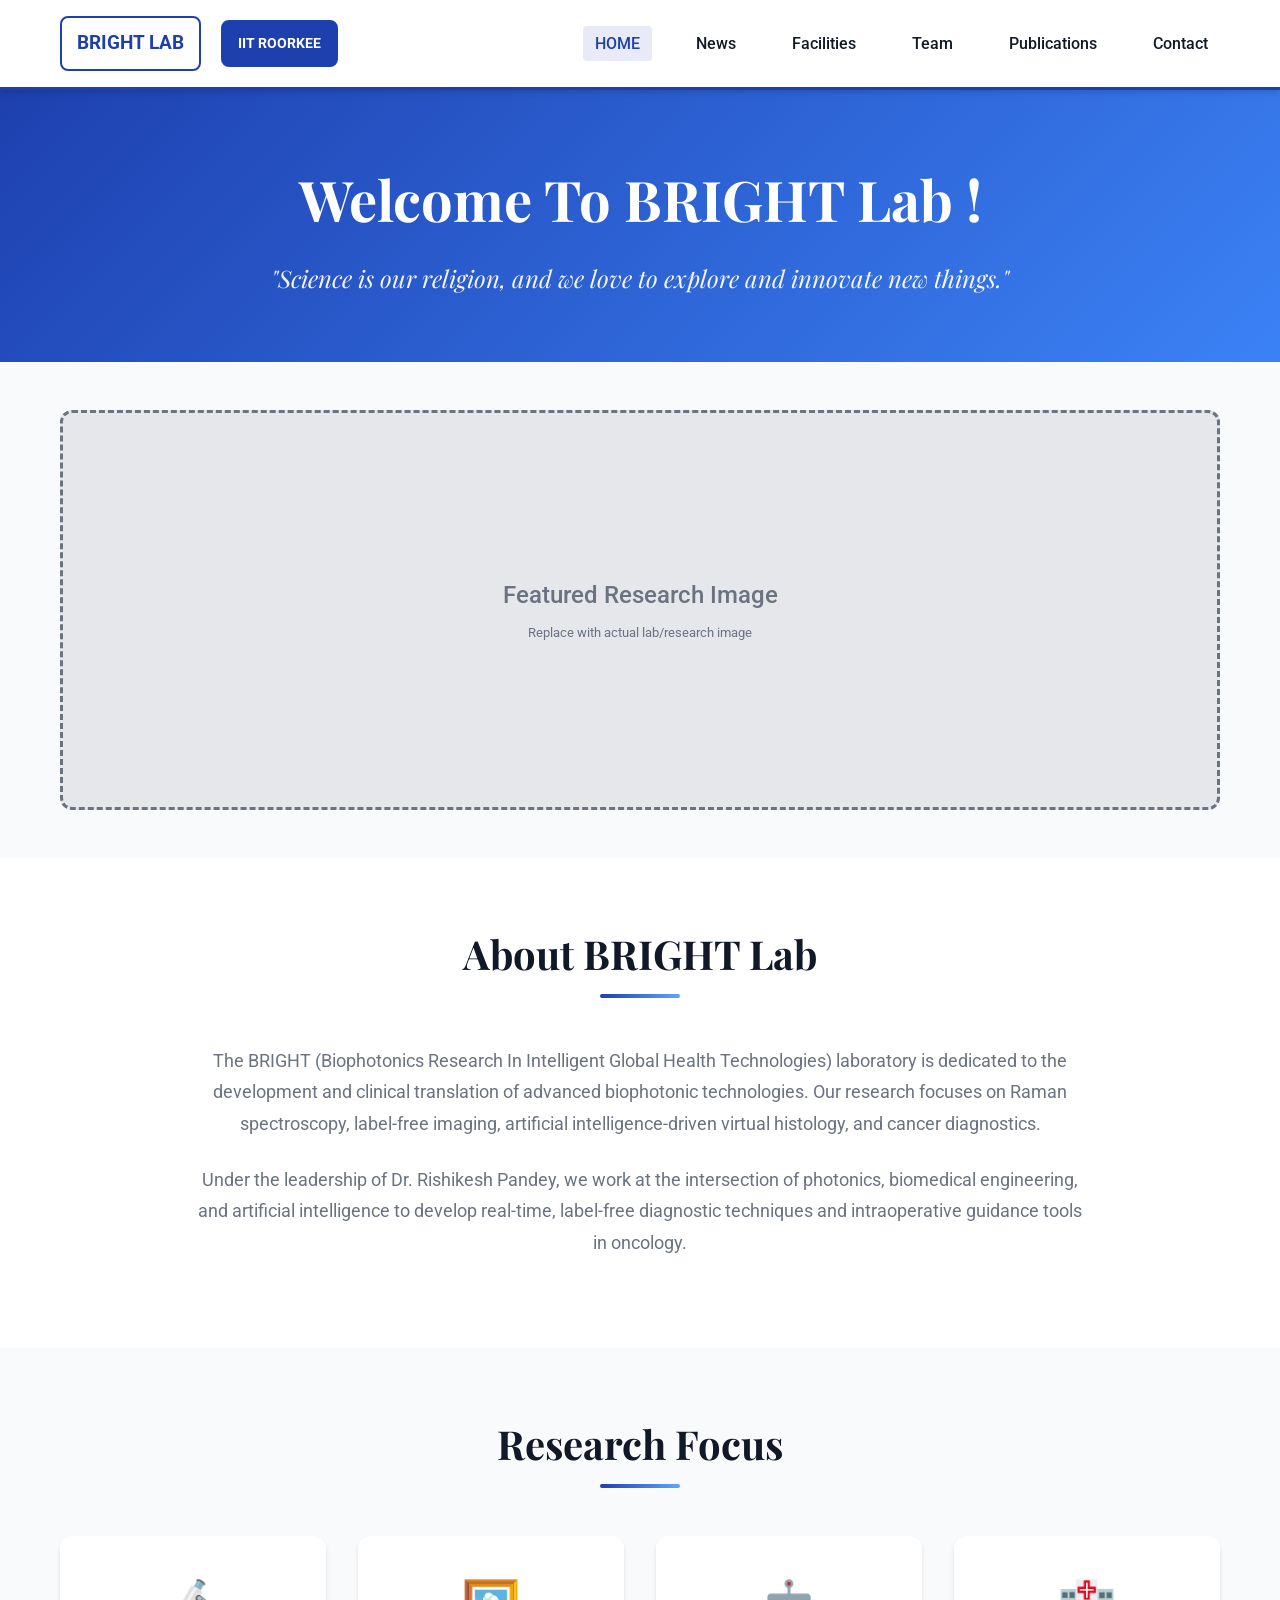
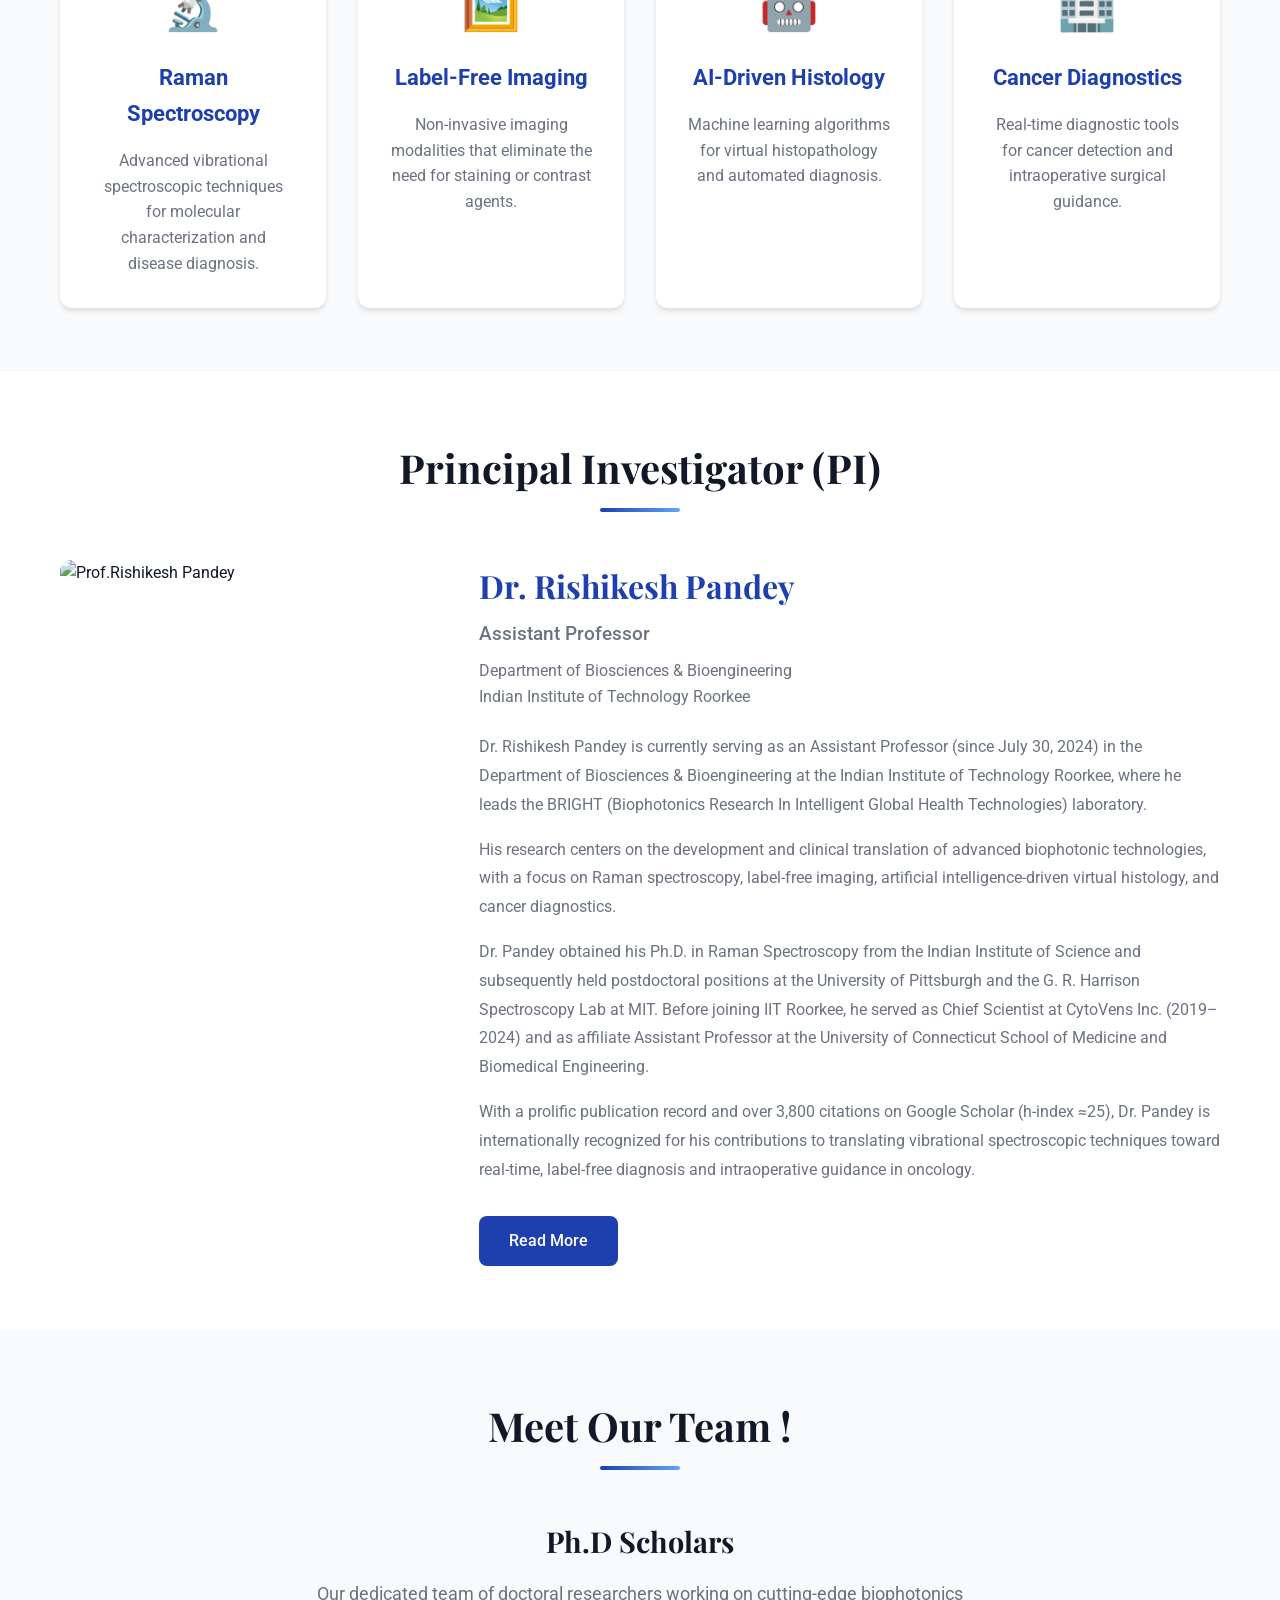
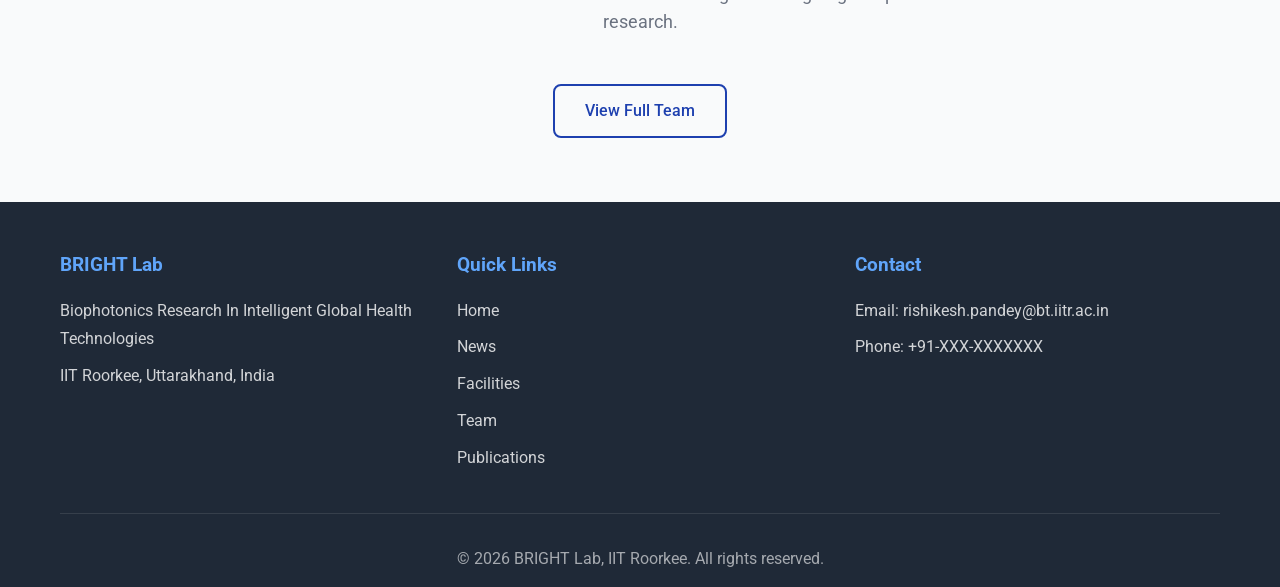
==== index.html @ 6d85d4f0 "Add files via upload" ====
<!DOCTYPE html>
<html lang="en">
<head>
    <meta charset="UTF-8">
    <meta name="viewport" content="width=device-width, initial-scale=1.0">
    <title>BRIGHT Lab - IIT Roorkee</title>
    <link rel="stylesheet" href="styles.css">
    <link href="https://fonts.googleapis.com/css2?family=Playfair+Display:ital,wght@0,400;0,700;1,400&family=Roboto:wght@300;400;500;700&display=swap" rel="stylesheet">
</head>
<body>
    <!-- Navigation -->
    <nav class="navbar">
        <div class="container">
            <div class="nav-wrapper">
                <div class="logo-section">
                    <div class="logo-placeholder">BRIGHT LAB</div>
                    <div class="iit-logo-placeholder">IIT ROORKEE</div>
                </div>
                <ul class="nav-menu" id="navMenu">
                    <li><a href="index.html" class="active">HOME</a></li>
                    <li><a href="news.html">News</a></li>
                    <li><a href="facilities.html">Facilities</a></li>
                    <li><a href="team.html">Team</a></li>
                    <li><a href="publications.html">Publications</a></li>
                    <li><a href="contact.html">Contact</a></li>
                </ul>
                <div class="hamburger" id="hamburger">
                    <span></span>
                    <span></span>
                    <span></span>
                </div>
            </div>
        </div>
    </nav>

    <!-- Hero Section -->
    <section class="hero">
        <div class="container">
            <h1 class="hero-title">Welcome To BRIGHT Lab !</h1>
            <p class="hero-subtitle">"Science is our religion, and we love to explore and innovate new things."</p>
        </div>
    </section>

    <!-- Featured Research Image -->
    <section class="featured-section">
        <div class="container">
            <div class="featured-image-placeholder">
                <p>Featured Research Image</p>
                <small>Replace with actual lab/research image</small>
            </div>
        </div>
    </section>

    <!-- About Section -->
    <section class="about-section">
        <div class="container">
            <div class="section-header">
                <h2>About BRIGHT Lab</h2>
                <div class="underline"></div>
            </div>
            <div class="about-content">
                <p>The BRIGHT (Biophotonics Research In Intelligent Global Health Technologies) laboratory is dedicated to the development and clinical translation of advanced biophotonic technologies. Our research focuses on Raman spectroscopy, label-free imaging, artificial intelligence-driven virtual histology, and cancer diagnostics.</p>
                <p>Under the leadership of Dr. Rishikesh Pandey, we work at the intersection of photonics, biomedical engineering, and artificial intelligence to develop real-time, label-free diagnostic techniques and intraoperative guidance tools in oncology.</p>
            </div>
        </div>
    </section>

    <!-- Research Areas -->
    <section class="research-areas">
        <div class="container">
            <div class="section-header">
                <h2>Research Focus</h2>
                <div class="underline"></div>
            </div>
            <div class="research-grid">
                <div class="research-card">
                    <div class="card-icon">🔬</div>
                    <h3>Raman Spectroscopy</h3>
                    <p>Advanced vibrational spectroscopic techniques for molecular characterization and disease diagnosis.</p>
                </div>
                <div class="research-card">
                    <div class="card-icon">🖼️</div>
                    <h3>Label-Free Imaging</h3>
                    <p>Non-invasive imaging modalities that eliminate the need for staining or contrast agents.</p>
                </div>
                <div class="research-card">
                    <div class="card-icon">🤖</div>
                    <h3>AI-Driven Histology</h3>
                    <p>Machine learning algorithms for virtual histopathology and automated diagnosis.</p>
                </div>
                <div class="research-card">
                    <div class="card-icon">🏥</div>
                    <h3>Cancer Diagnostics</h3>
                    <p>Real-time diagnostic tools for cancer detection and intraoperative surgical guidance.</p>
                </div>
            </div>
        </div>
    </section>

    <!-- Principal Investigator Section -->
    <section class="pi-section">
        <div class="container">
            <div class="section-header">
                <h2>Principal Investigator (PI)</h2>
                <div class="underline"></div>
            </div>
            <div class="pi-content">
                <img src="images/rishikesh2.jpeg" alt="Prof.Rishikesh Pandey" style="width: 100%; height: 400px; object-fit: cover; border-radius: 12px;">
                <div class="pi-info">
                    <h3 class="pi-name">Dr. Rishikesh Pandey</h3>
                    <p class="pi-title">Assistant Professor</p>
                    <p class="pi-department">Department of Biosciences & Bioengineering<br>Indian Institute of Technology Roorkee</p>
                    <div class="pi-bio">
                        <p>Dr. Rishikesh Pandey is currently serving as an Assistant Professor (since July 30, 2024) in the Department of Biosciences & Bioengineering at the Indian Institute of Technology Roorkee, where he leads the BRIGHT (Biophotonics Research In Intelligent Global Health Technologies) laboratory.</p>
                        <p>His research centers on the development and clinical translation of advanced biophotonic technologies, with a focus on Raman spectroscopy, label-free imaging, artificial intelligence-driven virtual histology, and cancer diagnostics.</p>
                        <p>Dr. Pandey obtained his Ph.D. in Raman Spectroscopy from the Indian Institute of Science and subsequently held postdoctoral positions at the University of Pittsburgh and the G. R. Harrison Spectroscopy Lab at MIT. Before joining IIT Roorkee, he served as Chief Scientist at CytoVens Inc. (2019–2024) and as affiliate Assistant Professor at the University of Connecticut School of Medicine and Biomedical Engineering.</p>
                        <p>With a prolific publication record and over 3,800 citations on Google Scholar (h-index ≈25), Dr. Pandey is internationally recognized for his contributions to translating vibrational spectroscopic techniques toward real-time, label-free diagnosis and intraoperative guidance in oncology.</p>
                    </div>
                    <a href="team.html" class="btn-primary">Read More</a>
                </div>
            </div>
        </div>
    </section>

    <!-- Team Preview -->
    <section class="team-preview">
        <div class="container">
            <div class="section-header">
                <h2>Meet Our Team !</h2>
                <div class="underline"></div>
            </div>
            <h3 class="team-category">Ph.D Scholars</h3>
            <p class="team-description">Our dedicated team of doctoral researchers working on cutting-edge biophotonics research.</p>
            <a href="team.html" class="btn-secondary">View Full Team</a>
        </div>
    </section>

    <!-- Footer -->
    <footer class="footer">
        <div class="container">
            <div class="footer-content">
                <div class="footer-section">
                    <h4>BRIGHT Lab</h4>
                    <p>Biophotonics Research In Intelligent Global Health Technologies</p>
                    <p>IIT Roorkee, Uttarakhand, India</p>
                </div>
                <div class="footer-section">
                    <h4>Quick Links</h4>
                    <ul>
                        <li><a href="index.html">Home</a></li>
                        <li><a href="news.html">News</a></li>
                        <li><a href="facilities.html">Facilities</a></li>
                        <li><a href="team.html">Team</a></li>
                        <li><a href="publications.html">Publications</a></li>
                    </ul>
                </div>
                <div class="footer-section">
                    <h4>Contact</h4>
                    <p>Email: rishikesh.pandey@bt.iitr.ac.in</p>
                    <p>Phone: +91-XXX-XXXXXXX</p>
                </div>
            </div>
            <div class="footer-bottom">
                <p>&copy; 2026 BRIGHT Lab, IIT Roorkee. All rights reserved.</p>
            </div>
        </div>
    </footer>

    <script src="script.js"></script>
</body>
</html>
---- styles.css ----
/* ==================== 
   Global Styles 
   ==================== */
* {
    margin: 0;
    padding: 0;
    box-sizing: border-box;
}

:root {
    --primary-color: #1e40af;
    --secondary-color: #3b82f6;
    --accent-color: #60a5fa;
    --dark-bg: #1f2937;
    --light-bg: #f9fafb;
    --text-dark: #111827;
    --text-light: #6b7280;
    --white: #ffffff;
    --border-color: #e5e7eb;
    --shadow: 0 4px 6px -1px rgba(0, 0, 0, 0.1), 0 2px 4px -1px rgba(0, 0, 0, 0.06);
    --shadow-lg: 0 10px 15px -3px rgba(0, 0, 0, 0.1), 0 4px 6px -2px rgba(0, 0, 0, 0.05);
}

body {
    font-family: 'Roboto', sans-serif;
    line-height: 1.6;
    color: var(--text-dark);
    background-color: var(--white);
}

.container {
    max-width: 1200px;
    margin: 0 auto;
    padding: 0 20px;
}

/* ==================== 
   Navigation 
   ==================== */
.navbar {
    background-color: var(--white);
    box-shadow: var(--shadow);
    position: sticky;
    top: 0;
    z-index: 1000;
    border-bottom: 3px solid var(--primary-color);
}

.nav-wrapper {
    display: flex;
    justify-content: space-between;
    align-items: center;
    padding: 1rem 0;
}

.logo-section {
    display: flex;
    align-items: center;
    gap: 20px;
}

.logo-placeholder,
.iit-logo-placeholder {
    font-weight: 700;
    font-size: 1.2rem;
    color: var(--primary-color);
    padding: 10px 15px;
    border: 2px solid var(--primary-color);
    border-radius: 8px;
}

.iit-logo-placeholder {
    font-size: 0.9rem;
    background-color: var(--primary-color);
    color: var(--white);
}

.nav-menu {
    display: flex;
    list-style: none;
    gap: 2rem;
    align-items: center;
}

.nav-menu a {
    text-decoration: none;
    color: var(--text-dark);
    font-weight: 500;
    transition: color 0.3s ease;
    padding: 8px 12px;
    border-radius: 4px;
}

.nav-menu a:hover,
.nav-menu a.active {
    color: var(--primary-color);
    background-color: rgba(30, 64, 175, 0.1);
}

.hamburger {
    display: none;
    flex-direction: column;
    cursor: pointer;
    gap: 4px;
}

.hamburger span {
    width: 25px;
    height: 3px;
    background-color: var(--primary-color);
    transition: 0.3s;
}

/* ==================== 
   Hero Section 
   ==================== */
.hero {
    background: linear-gradient(135deg, var(--primary-color) 0%, var(--secondary-color) 100%);
    color: var(--white);
    padding: 4rem 0;
    text-align: center;
}

.hero-title {
    font-family: 'Playfair Display', serif;
    font-size: 3.5rem;
    margin-bottom: 1rem;
    font-weight: 700;
}

.hero-subtitle {
    font-family: 'Playfair Display', serif;
    font-size: 1.5rem;
    font-style: italic;
    opacity: 0.95;
    max-width: 800px;
    margin: 0 auto;
}

/* ==================== 
   Featured Section 
   ==================== */
.featured-section {
    padding: 3rem 0;
    background-color: var(--light-bg);
}

.featured-image-placeholder {
    background-color: var(--border-color);
    height: 400px;
    display: flex;
    flex-direction: column;
    justify-content: center;
    align-items: center;
    border-radius: 12px;
    border: 3px dashed var(--text-light);
}

.featured-image-placeholder p {
    font-size: 1.5rem;
    color: var(--text-light);
    font-weight: 500;
}

.featured-image-placeholder small {
    color: var(--text-light);
    margin-top: 0.5rem;
}

/* ==================== 
   Section Headers 
   ==================== */
.section-header {
    text-align: center;
    margin-bottom: 3rem;
}

.section-header h2 {
    font-family: 'Playfair Display', serif;
    font-size: 2.5rem;
    color: var(--text-dark);
    margin-bottom: 0.5rem;
}

.underline {
    width: 80px;
    height: 4px;
    background: linear-gradient(90deg, var(--primary-color), var(--accent-color));
    margin: 0 auto;
    border-radius: 2px;
}

/* ==================== 
   About Section 
   ==================== */
.about-section {
    padding: 4rem 0;
}

.about-content {
    max-width: 900px;
    margin: 0 auto;
    text-align: center;
}

.about-content p {
    font-size: 1.1rem;
    color: var(--text-light);
    margin-bottom: 1.5rem;
    line-height: 1.8;
}

/* ==================== 
   Research Areas 
   ==================== */
.research-areas {
    padding: 4rem 0;
    background-color: var(--light-bg);
}

.research-grid {
    display: grid;
    grid-template-columns: repeat(auto-fit, minmax(250px, 1fr));
    gap: 2rem;
}

.research-card {
    background-color: var(--white);
    padding: 2rem;
    border-radius: 12px;
    box-shadow: var(--shadow);
    text-align: center;
    transition: transform 0.3s ease, box-shadow 0.3s ease;
}

.research-card:hover {
    transform: translateY(-5px);
    box-shadow: var(--shadow-lg);
}

.card-icon {
    font-size: 3rem;
    margin-bottom: 1rem;
}

.research-card h3 {
    font-size: 1.4rem;
    color: var(--primary-color);
    margin-bottom: 1rem;
}

.research-card p {
    color: var(--text-light);
    font-size: 1rem;
    line-height: 1.6;
}

/* ==================== 
   PI Section 
   ==================== */
.pi-section {
    padding: 4rem 0;
}

.pi-content {
    display: grid;
    grid-template-columns: 1fr 2fr;
    gap: 3rem;
    align-items: start;
}

.pi-image-placeholder {
    background-color: var(--border-color);
    height: 400px;
    display: flex;
    justify-content: center;
    align-items: center;
    border-radius: 12px;
    border: 3px dashed var(--text-light);
}

.pi-image-placeholder p {
    color: var(--text-light);
    font-size: 1.2rem;
}

.pi-name {
    font-family: 'Playfair Display', serif;
    font-size: 2rem;
    color: var(--primary-color);
    margin-bottom: 0.5rem;
}

.pi-title {
    font-size: 1.2rem;
    color: var(--text-light);
    font-weight: 500;
    margin-bottom: 0.5rem;
}

.pi-department {
    font-size: 1rem;
    color: var(--text-light);
    margin-bottom: 1.5rem;
}

.pi-bio p {
    margin-bottom: 1rem;
    color: var(--text-light);
    line-height: 1.8;
}

/* ==================== 
   Buttons 
   ==================== */
.btn-primary,
.btn-secondary {
    display: inline-block;
    padding: 12px 30px;
    border-radius: 8px;
    text-decoration: none;
    font-weight: 500;
    transition: all 0.3s ease;
    margin-top: 1rem;
}

.btn-primary {
    background-color: var(--primary-color);
    color: var(--white);
}

.btn-primary:hover {
    background-color: var(--secondary-color);
    transform: translateY(-2px);
    box-shadow: var(--shadow);
}

.btn-secondary {
    background-color: transparent;
    color: var(--primary-color);
    border: 2px solid var(--primary-color);
}

.btn-secondary:hover {
    background-color: var(--primary-color);
    color: var(--white);
}

/* ==================== 
   Team Preview 
   ==================== */
.team-preview {
    padding: 4rem 0;
    background-color: var(--light-bg);
    text-align: center;
}

.team-category {
    font-family: 'Playfair Display', serif;
    font-size: 1.8rem;
    color: var(--text-dark);
    margin-bottom: 1rem;
}

.team-description {
    color: var(--text-light);
    font-size: 1.1rem;
    margin-bottom: 2rem;
    max-width: 700px;
    margin-left: auto;
    margin-right: auto;
}

/* ==================== 
   Footer 
   ==================== */
.footer {
    background-color: var(--dark-bg);
    color: var(--white);
    padding: 3rem 0 1rem;
}

.footer-content {
    display: grid;
    grid-template-columns: repeat(auto-fit, minmax(250px, 1fr));
    gap: 2rem;
    margin-bottom: 2rem;
}

.footer-section h4 {
    font-size: 1.2rem;
    margin-bottom: 1rem;
    color: var(--accent-color);
}

.footer-section p,
.footer-section ul li {
    color: rgba(255, 255, 255, 0.8);
    margin-bottom: 0.5rem;
    line-height: 1.8;
}

.footer-section ul {
    list-style: none;
}

.footer-section ul li a {
    color: rgba(255, 255, 255, 0.8);
    text-decoration: none;
    transition: color 0.3s ease;
}

.footer-section ul li a:hover {
    color: var(--accent-color);
}

.footer-bottom {
    text-align: center;
    padding-top: 2rem;
    border-top: 1px solid rgba(255, 255, 255, 0.1);
}

.footer-bottom p {
    color: rgba(255, 255, 255, 0.6);
}

/* ==================== 
   Team Page Styles 
   ==================== */
.team-section {
    padding: 4rem 0;
}

.team-grid {
    display: grid;
    grid-template-columns: repeat(auto-fill, minmax(300px, 1fr));
    gap: 2rem;
    margin-top: 2rem;
}

.team-member {
    background-color: var(--white);
    border-radius: 12px;
    overflow: hidden;
    box-shadow: var(--shadow);
    transition: transform 0.3s ease, box-shadow 0.3s ease;
}

.team-member:hover {
    transform: translateY(-5px);
    box-shadow: var(--shadow-lg);
}

.member-image-placeholder {
    background-color: var(--border-color);
    height: 250px;
    display: flex;
    justify-content: center;
    align-items: center;
    border-bottom: 3px solid var(--primary-color);
}

.member-image-placeholder p {
    color: var(--text-light);
}

.member-info {
    padding: 1.5rem;
}

.member-info h3 {
    color: var(--primary-color);
    font-size: 1.3rem;
    margin-bottom: 0.5rem;
}

.member-info .role {
    color: var(--text-light);
    font-size: 0.95rem;
    margin-bottom: 1rem;
}

.member-info p {
    color: var(--text-light);
    font-size: 0.95rem;
    line-height: 1.6;
}

/* ==================== 
   Publications Page Styles 
   ==================== */
.publications-section {
    padding: 4rem 0;
}

.publications-list {
    max-width: 900px;
    margin: 0 auto;
}

.publication-item {
    background-color: var(--white);
    padding: 2rem;
    margin-bottom: 2rem;
    border-radius: 12px;
    box-shadow: var(--shadow);
    border-left: 4px solid var(--primary-color);
}

.publication-item h3 {
    color: var(--primary-color);
    font-size: 1.2rem;
    margin-bottom: 0.8rem;
    line-height: 1.4;
}

.publication-authors {
    color: var(--text-light);
    font-size: 0.95rem;
    margin-bottom: 0.5rem;
}

.publication-journal {
    color: var(--text-dark);
    font-weight: 500;
    font-style: italic;
    margin-bottom: 0.5rem;
}

.publication-meta {
    display: flex;
    gap: 1rem;
    flex-wrap: wrap;
    margin-top: 1rem;
}

.publication-meta span {
    background-color: var(--light-bg);
    padding: 0.3rem 0.8rem;
    border-radius: 20px;
    font-size: 0.85rem;
    color: var(--text-light);
}

/* ==================== 
   News Page Styles 
   ==================== */
.news-section {
    padding: 4rem 0;
}

.news-grid {
    display: grid;
    grid-template-columns: repeat(auto-fill, minmax(350px, 1fr));
    gap: 2rem;
}

.news-card {
    background-color: var(--white);
    border-radius: 12px;
    overflow: hidden;
    box-shadow: var(--shadow);
    transition: transform 0.3s ease, box-shadow 0.3s ease;
}

.news-card:hover {
    transform: translateY(-5px);
    box-shadow: var(--shadow-lg);
}

.news-image-placeholder {
    background-color: var(--border-color);
    height: 200px;
    display: flex;
    justify-content: center;
    align-items: center;
    border-bottom: 3px solid var(--primary-color);
}

.news-content {
    padding: 1.5rem;
}

.news-date {
    color: var(--primary-color);
    font-weight: 500;
    font-size: 0.9rem;
    margin-bottom: 0.5rem;
}

.news-card h3 {
    color: var(--text-dark);
    font-size: 1.3rem;
    margin-bottom: 1rem;
}

.news-card p {
    color: var(--text-light);
    line-height: 1.6;
}

/* ==================== 
   Facilities Page Styles 
   ==================== */
.facilities-section {
    padding: 4rem 0;
}

.facility-item {
    background-color: var(--white);
    padding: 2.5rem;
    margin-bottom: 3rem;
    border-radius: 12px;
    box-shadow: var(--shadow);
}

.facility-item h3 {
    color: var(--primary-color);
    font-size: 1.8rem;
    margin-bottom: 1.5rem;
}

.facility-description {
    color: var(--text-light);
    line-height: 1.8;
    margin-bottom: 1.5rem;
}

.facility-specs {
    background-color: var(--light-bg);
    padding: 1.5rem;
    border-radius: 8px;
    margin-top: 1rem;
}

.facility-specs h4 {
    color: var(--text-dark);
    margin-bottom: 1rem;
}

.facility-specs ul {
    list-style-position: inside;
    color: var(--text-light);
}

.facility-specs ul li {
    margin-bottom: 0.5rem;
}

/* ==================== 
   Contact Page Styles 
   ==================== */
.contact-section {
    padding: 4rem 0;
}

.contact-grid {
    display: grid;
    grid-template-columns: 1fr 1fr;
    gap: 3rem;
    margin-top: 2rem;
}

.contact-info {
    background-color: var(--light-bg);
    padding: 2rem;
    border-radius: 12px;
}

.contact-info h3 {
    color: var(--primary-color);
    margin-bottom: 1.5rem;
}

.contact-item {
    margin-bottom: 1.5rem;
}

.contact-item h4 {
    color: var(--text-dark);
    margin-bottom: 0.5rem;
}

.contact-item p {
    color: var(--text-light);
    line-height: 1.6;
}

.contact-form {
    background-color: var(--white);
    padding: 2rem;
    border-radius: 12px;
    box-shadow: var(--shadow);
}

.form-group {
    margin-bottom: 1.5rem;
}

.form-group label {
    display: block;
    color: var(--text-dark);
    font-weight: 500;
    margin-bottom: 0.5rem;
}

.form-group input,
.form-group textarea {
    width: 100%;
    padding: 0.8rem;
    border: 1px solid var(--border-color);
    border-radius: 6px;
    font-family: 'Roboto', sans-serif;
    font-size: 1rem;
}

.form-group textarea {
    resize: vertical;
    min-height: 150px;
}

.form-group input:focus,
.form-group textarea:focus {
    outline: none;
    border-color: var(--primary-color);
}

.submit-btn {
    background-color: var(--primary-color);
    color: var(--white);
    padding: 12px 30px;
    border: none;
    border-radius: 8px;
    font-size: 1rem;
    font-weight: 500;
    cursor: pointer;
    transition: all 0.3s ease;
}

.submit-btn:hover {
    background-color: var(--secondary-color);
    transform: translateY(-2px);
    box-shadow: var(--shadow);
}

/* ==================== 
   Responsive Design 
   ==================== */
@media (max-width: 768px) {
    .hamburger {
        display: flex;
    }

    .nav-menu {
        position: fixed;
        left: -100%;
        top: 70px;
        flex-direction: column;
        background-color: var(--white);
        width: 100%;
        text-align: center;
        transition: 0.3s;
        box-shadow: var(--shadow);
        padding: 2rem 0;
    }

    .nav-menu.active {
        left: 0;
    }

    .hero-title {
        font-size: 2.5rem;
    }

    .hero-subtitle {
        font-size: 1.2rem;
    }

    .section-header h2 {
        font-size: 2rem;
    }

    .pi-content {
        grid-template-columns: 1fr;
    }

    .research-grid {
        grid-template-columns: 1fr;
    }

    .team-grid {
        grid-template-columns: 1fr;
    }

    .news-grid {
        grid-template-columns: 1fr;
    }

    .contact-grid {
        grid-template-columns: 1fr;
    }

    .footer-content {
        grid-template-columns: 1fr;
    }
}

@media (max-width: 480px) {
    .logo-section {
        flex-direction: column;
        gap: 10px;
    }

    .logo-placeholder,
    .iit-logo-placeholder {
        font-size: 0.9rem;
        padding: 8px 12px;
    }

    .hero-title {
        font-size: 2rem;
    }

    .hero-subtitle {
        font-size: 1rem;
    }
}
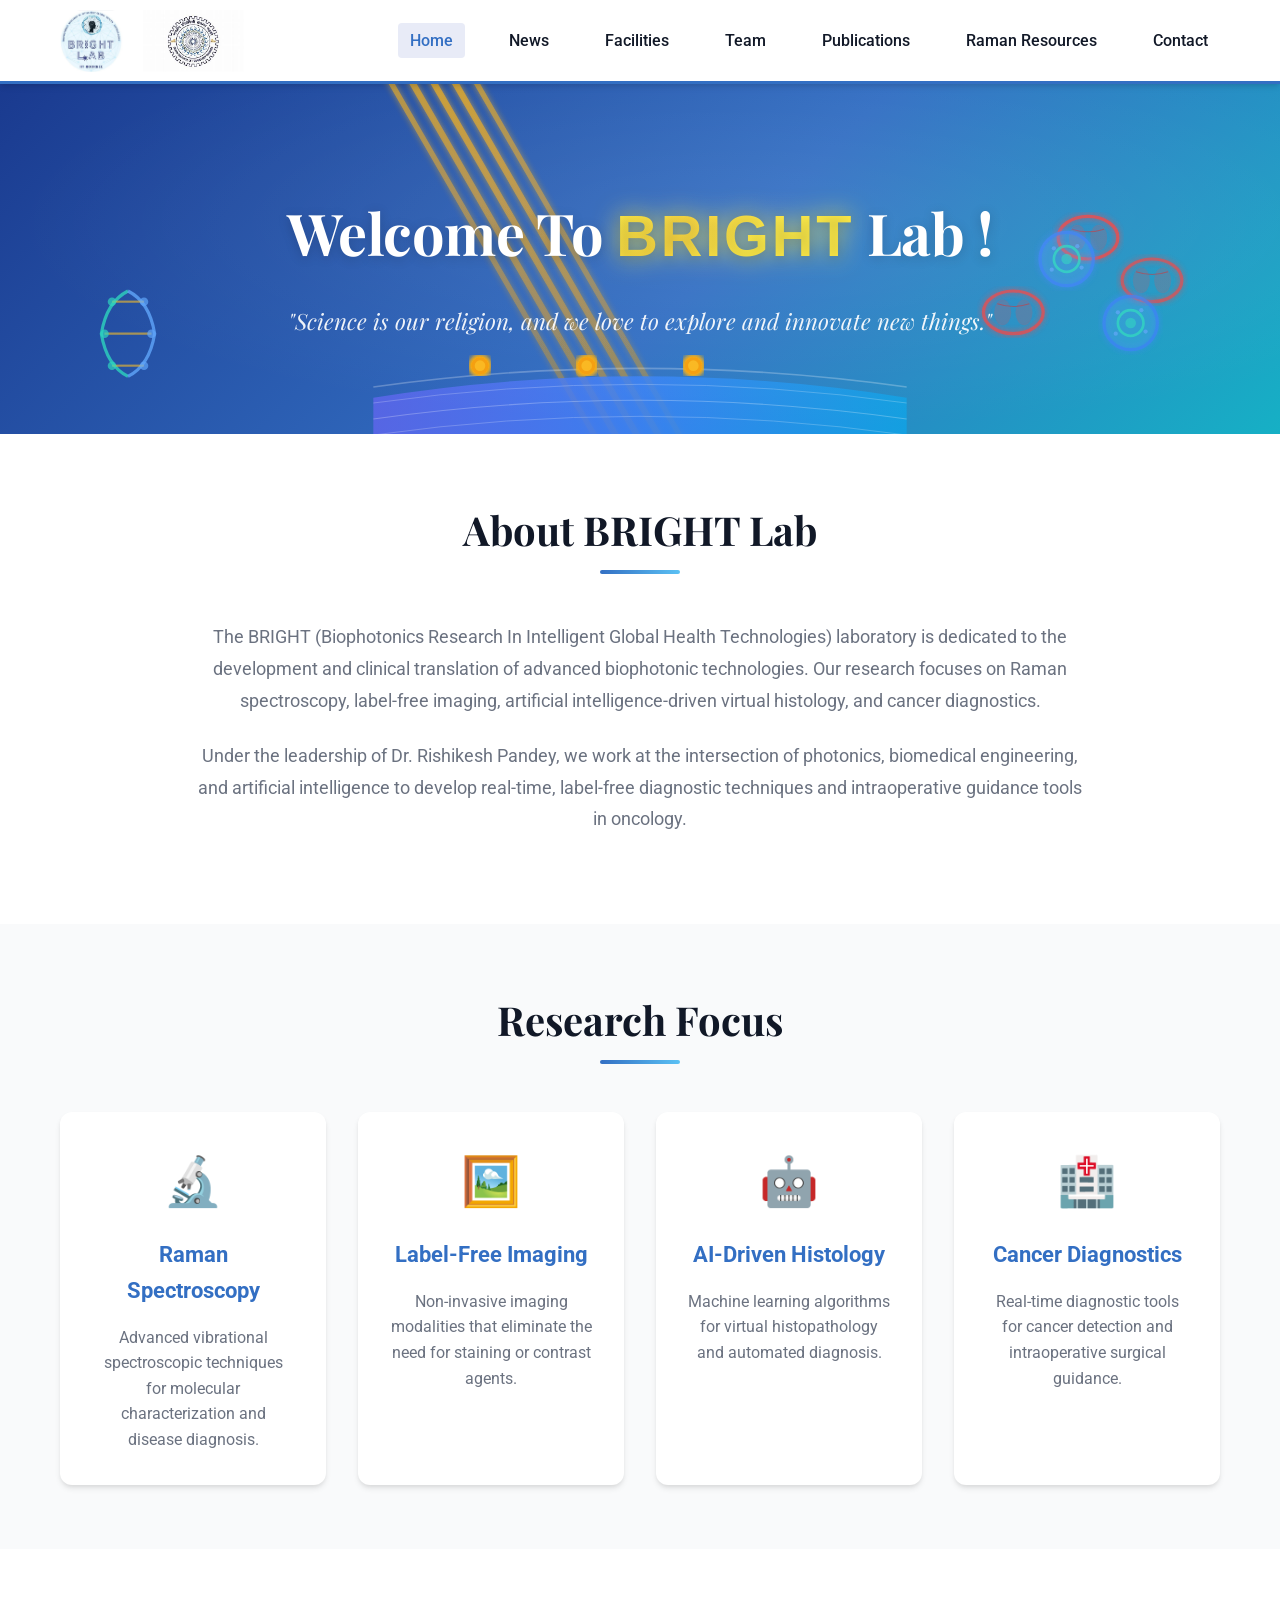
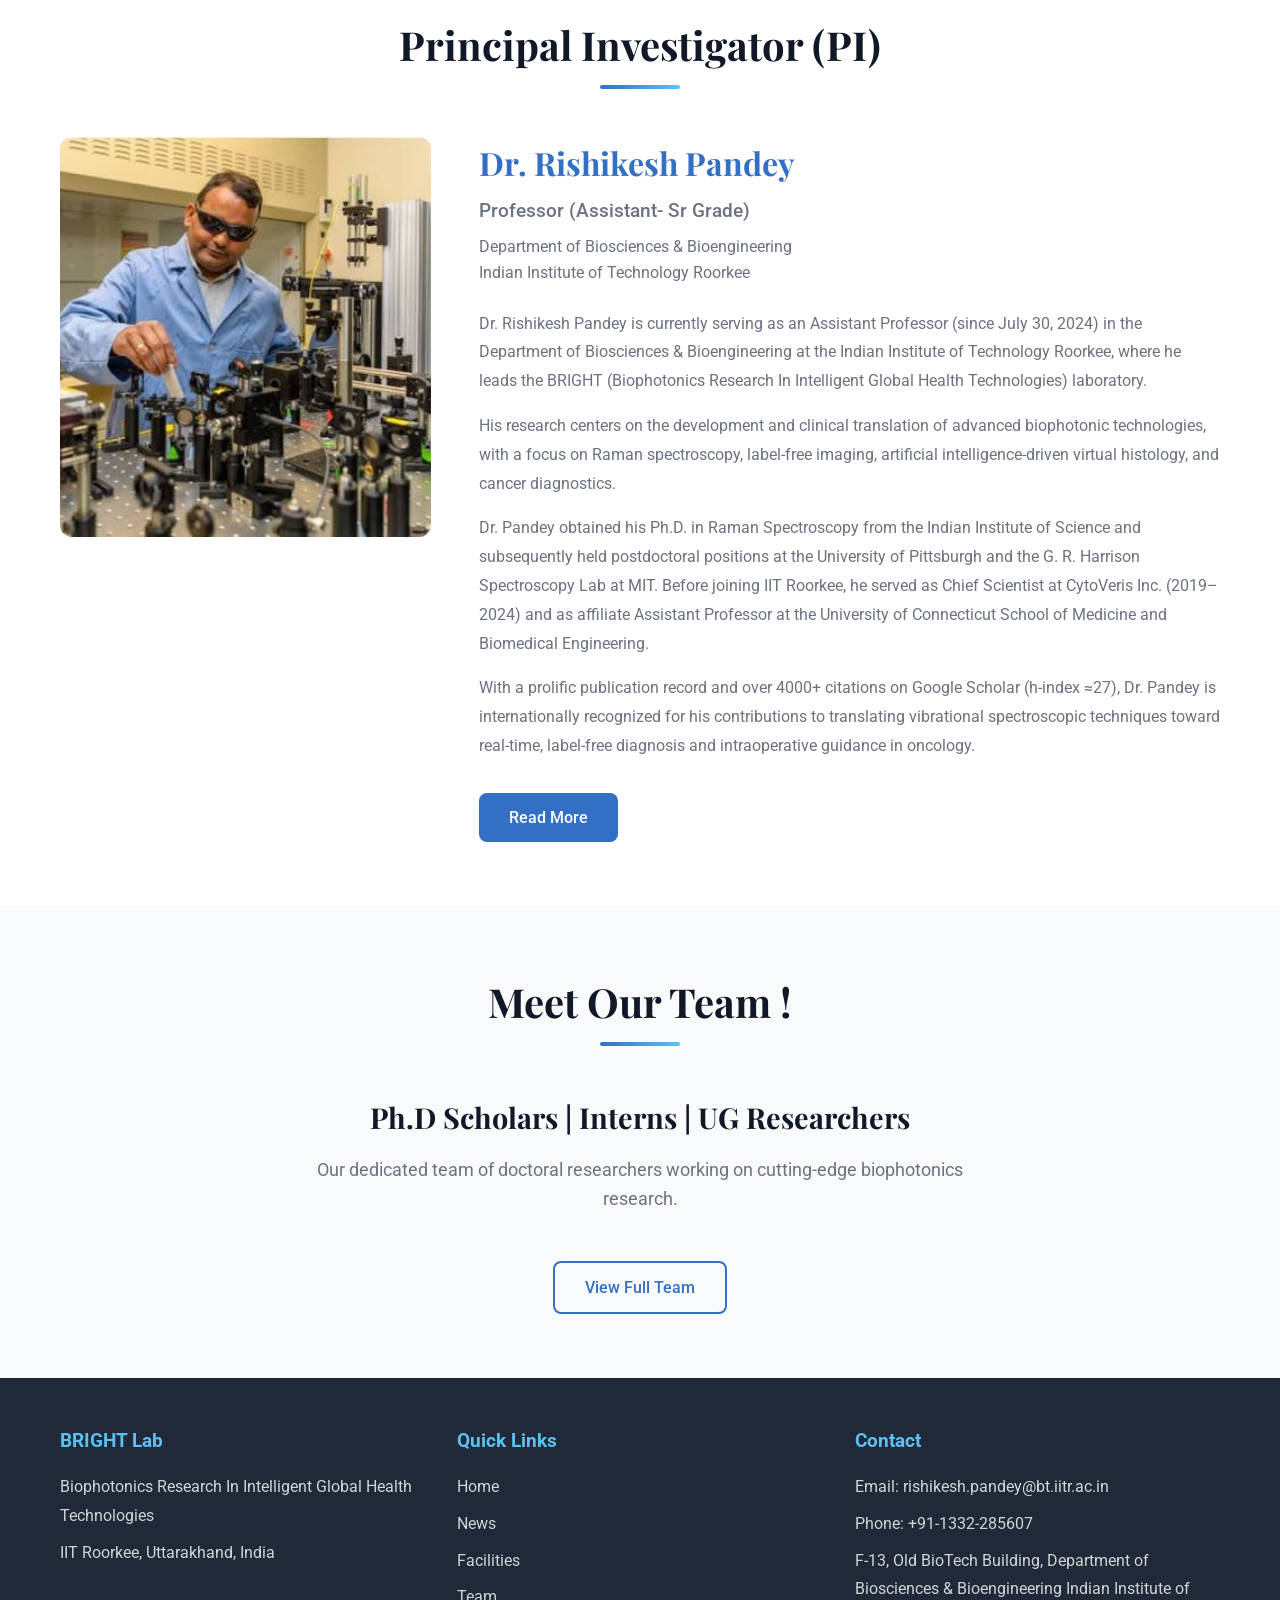
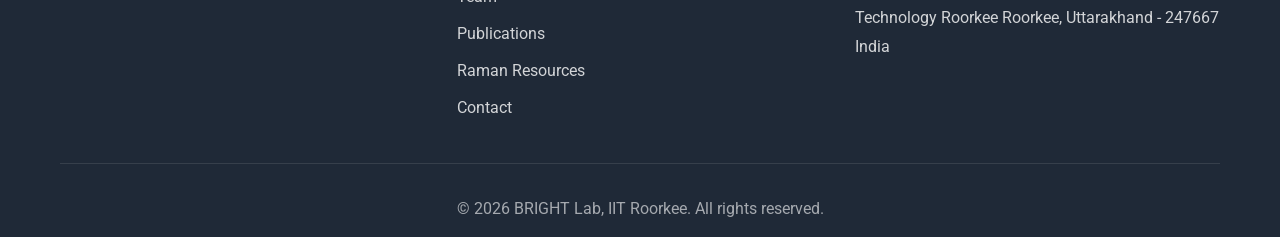
==== commit 9c68a302: "Hello Bright Lab!" ====
--- a/index.html
+++ b/index.html
@@ -13,15 +13,19 @@
         <div class="container">
             <div class="nav-wrapper">
                 <div class="logo-section">
-                    <div class="logo-placeholder">BRIGHT LAB</div>
-                    <div class="iit-logo-placeholder">IIT ROORKEE</div>
+                    <!-- <div class="logo-placeholder">BRIGHT LAB</div> -->
+                    <img src="images/brightlablogo.jpeg" alt="BRIGHT Lab" height="70">
+                    <!-- <div class="iit-logo-placeholder">IIT ROORKEE</div> -->
+                    <img src="images/iitroorkee.jpeg" alt="IIT R" height="70">
+                    <!-- <div class="iit-logo-placeholder">IIT ROORKEE</div> -->
                 </div>
                 <ul class="nav-menu" id="navMenu">
-                    <li><a href="index.html" class="active">HOME</a></li>
+                    <li><a href="index.html" class="active">Home</a></li>
                     <li><a href="news.html">News</a></li>
                     <li><a href="facilities.html">Facilities</a></li>
                     <li><a href="team.html">Team</a></li>
                     <li><a href="publications.html">Publications</a></li>
+                     <li><a href="raman-resources.html">Raman Resources</a></li>
                     <li><a href="contact.html">Contact</a></li>
                 </ul>
                 <div class="hamburger" id="hamburger">
@@ -35,23 +39,212 @@
 
     <!-- Hero Section -->
     <section class="hero">
-        <div class="container">
-            <h1 class="hero-title">Welcome To BRIGHT Lab !</h1>
-            <p class="hero-subtitle">"Science is our religion, and we love to explore and innovate new things."</p>
+        <!-- Animated Photon Ejection Background -->
+        <svg class="photon-bg" viewBox="0 0 1200 600" preserveAspectRatio="xMidYMid slice" xmlns="http://www.w3.org/2000/svg">
+            <defs>
+                <linearGradient id="rayGradient" x1="0%" y1="0%" x2="0%" y2="100%">
+                    <stop offset="0%" style="stop-color:#fbbf24;stop-opacity:1" />
+                    <stop offset="100%" style="stop-color:#f59e0b;stop-opacity:0.3" />
+                </linearGradient>
+                <linearGradient id="surfaceGradient" x1="0%" y1="0%" x2="100%" y2="0%">
+                    <stop offset="0%" style="stop-color:#6366f1;stop-opacity:0.8" />
+                    <stop offset="50%" style="stop-color:#3b82f6;stop-opacity:0.9" />
+                    <stop offset="100%" style="stop-color:#0ea5e9;stop-opacity:0.8" />
+                </linearGradient>
+                <filter id="photonGlow">
+                    <feGaussianBlur stdDeviation="3" result="coloredBlur"/>
+                    <feMerge>
+                        <feMergeNode in="coloredBlur"/>
+                        <feMergeNode in="SourceGraphic"/>
+                    </feMerge>
+                </filter>
+            </defs>
+            
+            <!-- Background stars/field -->
+            <g opacity="0.15">
+                <circle cx="500" cy="80" r="1.5" fill="#ffffff"/>
+                <circle cx="600" cy="120" r="1" fill="#ffffff"/>
+                <circle cx="550" cy="60" r="1.5" fill="#ffffff"/>
+            </g>
+            
+            <!-- Incoming light rays at 60 degree angle -->
+            <g class="light-rays">
+                <line class="ray ray-1" x1="300" y1="-50" x2="600" y2="470" stroke="url(#rayGradient)" stroke-width="6" stroke-linecap="round" opacity="0.9" filter="url(#photonGlow)"/>
+                <line class="ray ray-2" x1="280" y1="-50" x2="580" y2="470" stroke="url(#rayGradient)" stroke-width="6" stroke-linecap="round" opacity="0.85" filter="url(#photonGlow)" style="animation-delay: 0.15s"/>
+                <line class="ray ray-3" x1="320" y1="-50" x2="620" y2="470" stroke="url(#rayGradient)" stroke-width="6" stroke-linecap="round" opacity="0.9" filter="url(#photonGlow)" style="animation-delay: 0.3s"/>
+                <line class="ray ray-4" x1="260" y1="-50" x2="560" y2="470" stroke="url(#rayGradient)" stroke-width="5" stroke-linecap="round" opacity="0.8" filter="url(#photonGlow)" style="animation-delay: 0.45s"/>
+                <line class="ray ray-5" x1="340" y1="-50" x2="640" y2="470" stroke="url(#rayGradient)" stroke-width="5" stroke-linecap="round" opacity="0.8" filter="url(#photonGlow)" style="animation-delay: 0.6s"/>
+            </g>
+            
+            <!-- Reflected light rays bouncing back at 60 degree angle (mirror image to the RIGHT) -->
+            <g class="reflected-rays">
+                <line class="reflected-ray reflected-ray-1" x1="600" y1="400" x2="900" y2="-50" stroke="url(#rayGradient)" stroke-width="6" stroke-linecap="round" opacity="0.9" filter="url(#photonGlow)" stroke-dasharray="620" stroke-dashoffset="620"/>
+                <line class="reflected-ray reflected-ray-2" x1="580" y1="400" x2="880" y2="-50" stroke="url(#rayGradient)" stroke-width="6" stroke-linecap="round" opacity="0.85" filter="url(#photonGlow)" stroke-dasharray="620" stroke-dashoffset="620" style="animation-delay: 0.15s"/>
+                <line class="reflected-ray reflected-ray-3" x1="620" y1="400" x2="920" y2="-50" stroke="url(#rayGradient)" stroke-width="6" stroke-linecap="round" opacity="0.9" filter="url(#photonGlow)" stroke-dasharray="620" stroke-dashoffset="620" style="animation-delay: 0.3s"/>
+                <line class="reflected-ray reflected-ray-4" x1="560" y1="400" x2="860" y2="-50" stroke="url(#rayGradient)" stroke-width="5" stroke-linecap="round" opacity="0.8" filter="url(#photonGlow)" stroke-dasharray="620" stroke-dashoffset="620" style="animation-delay: 0.45s"/>
+                <line class="reflected-ray reflected-ray-5" x1="640" y1="400" x2="940" y2="-50" stroke="url(#rayGradient)" stroke-width="5" stroke-linecap="round" opacity="0.8" filter="url(#photonGlow)" stroke-dasharray="620" stroke-dashoffset="620" style="animation-delay: 0.6s"/>
+            </g>
+            
+            <!-- Material/Surface layer - UNIFORM CURVED -->
+            <defs>
+                <path id="curvedSurface" d="M 350 430 Q 600 390, 850 430 L 850 490 Q 600 450, 350 490 Z" fill="url(#surfaceGradient)" opacity="0.95"/>
+            </defs>
+            <use xlink:href="#curvedSurface"/>
+            
+            <!-- Surface texture lines - curved -->
+            <g opacity="0.25">
+                <path d="M 350 420 Q 600 385, 850 420" stroke="#ffffff" stroke-width="1.5" fill="none"/>
+                <path d="M 350 435 Q 600 400, 850 435" stroke="#ffffff" stroke-width="0.8" fill="none"/>
+                <path d="M 350 450 Q 600 415, 850 450" stroke="#ffffff" stroke-width="1" fill="none"/>
+                <path d="M 350 465 Q 600 430, 850 465" stroke="#ffffff" stroke-width="0.8" fill="none"/>
+            </g>
+            
+
+            <!-- Ejected photons/particles - larger and more visible -->
+            <g class="photon-group">
+                <!-- Photon ejection set 1 (center point) - Upward & opposite directions -->
+                <circle class="photon photon-1a" cx="450" cy="400" r="8" fill="#fbbf24" filter="url(#photonGlow)"/>
+                <circle class="photon photon-1b" cx="450" cy="400" r="5" fill="#fcd34d" opacity="0.8"/>
+                <circle class="photon photon-2a" cx="450" cy="400" r="8" fill="#fbbf24" filter="url(#photonGlow)" style="animation-delay: 0.25s"/>
+                <circle class="photon photon-2b" cx="450" cy="400" r="5" fill="#fcd34d" opacity="0.8" style="animation-delay: 0.25s"/>
+                <circle class="photon photon-3a" cx="450" cy="400" r="8" fill="#f59e0b" filter="url(#photonGlow)" style="animation-delay: 0.15s"/>
+                <circle class="photon photon-3b" cx="450" cy="400" r="5" fill="#fbbf24" opacity="0.75" style="animation-delay: 0.15s"/>
+                <!-- Opposite direction photons from point 1 -->
+                <circle class="photon photon-1c" cx="450" cy="400" r="8" fill="#fbbf24" filter="url(#photonGlow)" style="animation-delay: 0.05s"/>
+                <circle class="photon photon-1d" cx="450" cy="400" r="5" fill="#fcd34d" opacity="0.8" style="animation-delay: 0.05s"/>
+                <circle class="photon photon-2c" cx="450" cy="400" r="8" fill="#f59e0b" filter="url(#photonGlow)" style="animation-delay: 0.3s"/>
+                <circle class="photon photon-2d" cx="450" cy="400" r="5" fill="#fbbf24" opacity="0.75" style="animation-delay: 0.3s"/>
+                
+                <!-- Photon ejection set 2 -->
+                <circle class="photon photon-4a" cx="550" cy="400" r="8" fill="#fbbf24" filter="url(#photonGlow)" style="animation-delay: 0.4s"/>
+                <circle class="photon photon-4b" cx="550" cy="400" r="5" fill="#fcd34d" opacity="0.8" style="animation-delay: 0.4s"/>
+                <circle class="photon photon-5a" cx="550" cy="400" r="8" fill="#fbbf24" filter="url(#photonGlow)" style="animation-delay: 0.6s"/>
+                <circle class="photon photon-5b" cx="550" cy="400" r="5" fill="#fcd34d" opacity="0.8" style="animation-delay: 0.6s"/>
+                <circle class="photon photon-6a" cx="550" cy="400" r="8" fill="#f59e0b" filter="url(#photonGlow)" style="animation-delay: 0.5s"/>
+                <circle class="photon photon-6b" cx="550" cy="400" r="5" fill="#fbbf24" opacity="0.75" style="animation-delay: 0.5s"/>
+                <!-- Opposite direction photons from point 2 -->
+                <circle class="photon photon-4c" cx="550" cy="400" r="8" fill="#fbbf24" filter="url(#photonGlow)" style="animation-delay: 0.2s"/>
+                <circle class="photon photon-4d" cx="550" cy="400" r="5" fill="#fcd34d" opacity="0.8" style="animation-delay: 0.2s"/>
+                <circle class="photon photon-5c" cx="550" cy="400" r="8" fill="#f59e0b" filter="url(#photonGlow)" style="animation-delay: 0.55s"/>
+                <circle class="photon photon-5d" cx="550" cy="400" r="5" fill="#fbbf24" opacity="0.75" style="animation-delay: 0.55s"/>
+                
+                <!-- Photon ejection set 3 -->
+                <circle class="photon photon-7a" cx="650" cy="400" r="8" fill="#fbbf24" filter="url(#photonGlow)" style="animation-delay: 0.2s"/>
+                <circle class="photon photon-7b" cx="650" cy="400" r="5" fill="#fcd34d" opacity="0.8" style="animation-delay: 0.2s"/>
+                <circle class="photon photon-8a" cx="650" cy="400" r="8" fill="#fbbf24" filter="url(#photonGlow)" style="animation-delay: 0.45s"/>
+                <circle class="photon photon-8b" cx="650" cy="400" r="5" fill="#fcd34d" opacity="0.8" style="animation-delay: 0.45s"/>
+                <circle class="photon photon-9a" cx="650" cy="400" r="8" fill="#f59e0b" filter="url(#photonGlow)" style="animation-delay: 0.35s"/>
+                <circle class="photon photon-9b" cx="650" cy="400" r="5" fill="#fbbf24" opacity="0.75" style="animation-delay: 0.35s"/>
+                <!-- Opposite direction photons from point 3 -->
+                <circle class="photon photon-7c" cx="650" cy="400" r="8" fill="#fbbf24" filter="url(#photonGlow)" style="animation-delay: 0.1s"/>
+                <circle class="photon photon-7d" cx="650" cy="400" r="5" fill="#fcd34d" opacity="0.8" style="animation-delay: 0.1s"/>
+                <circle class="photon photon-8c" cx="650" cy="400" r="8" fill="#f59e0b" filter="url(#photonGlow)" style="animation-delay: 0.4s"/>
+                <circle class="photon photon-8d" cx="650" cy="400" r="5" fill="#fbbf24" opacity="0.75" style="animation-delay: 0.4s"/>
+            </g>
+            
+
+            <!-- LEFT SIDE: Rotating DNA Strands -->
+            <g class="dna-strand" transform="translate(120, 370)">
+                <!-- DNA helix structure -->
+                <g class="dna-helix">
+                    <!-- Left strand -->
+                    <path d="M 0 -40 Q -20 -30, -25 0 Q -20 30, 0 40" stroke="#2dd4bf" stroke-width="3" fill="none" opacity="0.8"/>
+                    <!-- Right strand -->
+                    <path d="M 0 -40 Q 20 -30, 25 0 Q 20 30, 0 40" stroke="#60a5fa" stroke-width="3" fill="none" opacity="0.8"/>
+                    <!-- Base pairs horizontal connectors -->
+                    <line x1="-15" y1="-30" x2="15" y2="-30" stroke="#fbbf24" stroke-width="2" opacity="0.6"/>
+                    <line x1="-22" y1="0" x2="22" y2="0" stroke="#fbbf24" stroke-width="2" opacity="0.6"/>
+                    <line x1="-15" y1="30" x2="15" y2="30" stroke="#fbbf24" stroke-width="2" opacity="0.6"/>
+                    <!-- Nucleotide circles -->
+                    <circle cx="-15" cy="-30" r="4" fill="#2dd4bf" opacity="0.7"/>
+                    <circle cx="15" cy="-30" r="4" fill="#60a5fa" opacity="0.7"/>
+                    <circle cx="-22" cy="0" r="4" fill="#2dd4bf" opacity="0.7"/>
+                    <circle cx="22" cy="0" r="4" fill="#60a5fa" opacity="0.7"/>
+                    <circle cx="-15" cy="30" r="4" fill="#2dd4bf" opacity="0.7"/>
+                    <circle cx="15" cy="30" r="4" fill="#60a5fa" opacity="0.7"/>
+                </g>
+            </g>
+            
+            <!-- RIGHT SIDE: Blood Cells (RBC & WBC) Animation -->
+            <g class="blood-cells">
+                <!-- RBC 1 (Red Blood Cell) - biconcave disc -->
+                <g class="rbc rbc-1">
+                    <ellipse cx="1020" cy="280" rx="28" ry="20" fill="none" stroke="#ef4444" stroke-width="3" opacity="0.85" filter="url(#photonGlow)"/>
+                    <!-- Biconcave indent - inner depression -->
+                    <ellipse cx="1010" cy="280" rx="8" ry="12" fill="rgba(239, 68, 68, 0.2)" stroke="none"/>
+                    <ellipse cx="1030" cy="280" rx="8" ry="12" fill="rgba(239, 68, 68, 0.2)" stroke="none"/>
+                    <!-- Central depression shadow -->
+                    <path d="M 1005 272 Q 1020 277, 1035 272" stroke="#dc2626" stroke-width="1" fill="none" opacity="0.5"/>
+                </g>
+                
+                <!-- RBC 2 (Red Blood Cell) -->
+                <g class="rbc rbc-2">
+                    <ellipse cx="950" cy="350" rx="28" ry="20" fill="none" stroke="#ef4444" stroke-width="3" opacity="0.8" filter="url(#photonGlow)"/>
+                    <ellipse cx="940" cy="350" rx="8" ry="12" fill="rgba(239, 68, 68, 0.2)" stroke="none"/>
+                    <ellipse cx="960" cy="350" rx="8" ry="12" fill="rgba(239, 68, 68, 0.2)" stroke="none"/>
+                    <path d="M 935 342 Q 950 347, 965 342" stroke="#dc2626" stroke-width="1" fill="none" opacity="0.5"/>
+                </g>
+                
+                <!-- RBC 3 (Red Blood Cell) -->
+                <g class="rbc rbc-3">
+                    <ellipse cx="1080" cy="320" rx="28" ry="20" fill="none" stroke="#ef4444" stroke-width="3" opacity="0.75" filter="url(#photonGlow)"/>
+                    <ellipse cx="1070" cy="320" rx="8" ry="12" fill="rgba(239, 68, 68, 0.2)" stroke="none"/>
+                    <ellipse cx="1090" cy="320" rx="8" ry="12" fill="rgba(239, 68, 68, 0.2)" stroke="none"/>
+                    <path d="M 1065 312 Q 1080 317, 1095 312" stroke="#dc2626" stroke-width="1" fill="none" opacity="0.5"/>
+                </g>
+                
+                <!-- WBC 1 (White Blood Cell) - round with nucleus -->
+                <g class="wbc wbc-1">
+                    <!-- Cell body -->
+                    <circle cx="1000" cy="300" r="25" fill="rgba(96, 165, 250, 0.15)" stroke="#3b82f6" stroke-width="3" opacity="0.85" filter="url(#photonGlow)"/>
+                    <!-- Nucleus -->
+                    <circle cx="1000" cy="300" r="12" fill="none" stroke="#2dd4bf" stroke-width="2.5" opacity="0.8"/>
+                    <!-- Nucleolus -->
+                    <circle cx="1000" cy="300" r="5" fill="#2dd4bf" opacity="0.6"/>
+                    <!-- Granules -->
+                    <circle cx="988" cy="290" r="2" fill="#60a5fa" opacity="0.7"/>
+                    <circle cx="1010" cy="288" r="2" fill="#60a5fa" opacity="0.7"/>
+                    <circle cx="1014" cy="308" r="2" fill="#60a5fa" opacity="0.7"/>
+                    <circle cx="986" cy="310" r="2" fill="#60a5fa" opacity="0.7"/>
+                </g>
+                
+                <!-- WBC 2 (White Blood Cell) -->
+                <g class="wbc wbc-2">
+                    <!-- Cell body -->
+                    <circle cx="1060" cy="360" r="25" fill="rgba(96, 165, 250, 0.15)" stroke="#3b82f6" stroke-width="3" opacity="0.8" filter="url(#photonGlow)"/>
+                    <!-- Nucleus -->
+                    <circle cx="1060" cy="360" r="12" fill="none" stroke="#2dd4bf" stroke-width="2.5" opacity="0.8"/>
+                    <!-- Nucleolus -->
+                    <circle cx="1060" cy="360" r="5" fill="#2dd4bf" opacity="0.6"/>
+                    <!-- Granules -->
+                    <circle cx="1048" cy="350" r="2" fill="#60a5fa" opacity="0.7"/>
+                    <circle cx="1070" cy="348" r="2" fill="#60a5fa" opacity="0.7"/>
+                    <circle cx="1074" cy="368" r="2" fill="#60a5fa" opacity="0.7"/>
+                    <circle cx="1046" cy="370" r="2" fill="#60a5fa" opacity="0.7"/>
+                </g>
+            </g>
+        </svg>
+        
+        <div class="hero-content">
+            <div class="container">
+                <h1 class="hero-title"> Welcome To <span class="bright-text">BRIGHT</span> Lab !</h1>
+                <p class="hero-subtitle">"Science is our religion, and we love to explore and innovate new things."</p>
+            </div>
         </div>
     </section>
 
     <!-- Featured Research Image -->
-    <section class="featured-section">
+    <!-- <section class="featured-section">
         <div class="container">
             <div class="featured-image-placeholder">
-                <p>Featured Research Image</p>
-                <small>Replace with actual lab/research image</small>
-            </div>
-        </div>
-    </section>
-
-    <!-- About Section -->
+                <img src="images/featured.jpeg" alt="Ms.Komal" style="width: 100%; height: 400px; object-fit: contain; border-radius: 12px;">
+                < !-- <p>Featured Research Image</p> -->
+                <!-- <small>Replace with actual lab/research image</small> -->
+            <!-- </div>
+        </div>
+    </section>               
+
+    <   !-- About Section -->
     <section class="about-section">
         <div class="container">
             <div class="section-header">
@@ -108,13 +301,13 @@
                 <img src="images/rishikesh2.jpeg" alt="Prof.Rishikesh Pandey" style="width: 100%; height: 400px; object-fit: cover; border-radius: 12px;">
                 <div class="pi-info">
                     <h3 class="pi-name">Dr. Rishikesh Pandey</h3>
-                    <p class="pi-title">Assistant Professor</p>
+                    <p class="pi-title">Professor (Assistant- Sr Grade)</p>
                     <p class="pi-department">Department of Biosciences & Bioengineering<br>Indian Institute of Technology Roorkee</p>
                     <div class="pi-bio">
                         <p>Dr. Rishikesh Pandey is currently serving as an Assistant Professor (since July 30, 2024) in the Department of Biosciences & Bioengineering at the Indian Institute of Technology Roorkee, where he leads the BRIGHT (Biophotonics Research In Intelligent Global Health Technologies) laboratory.</p>
                         <p>His research centers on the development and clinical translation of advanced biophotonic technologies, with a focus on Raman spectroscopy, label-free imaging, artificial intelligence-driven virtual histology, and cancer diagnostics.</p>
-                        <p>Dr. Pandey obtained his Ph.D. in Raman Spectroscopy from the Indian Institute of Science and subsequently held postdoctoral positions at the University of Pittsburgh and the G. R. Harrison Spectroscopy Lab at MIT. Before joining IIT Roorkee, he served as Chief Scientist at CytoVens Inc. (2019–2024) and as affiliate Assistant Professor at the University of Connecticut School of Medicine and Biomedical Engineering.</p>
-                        <p>With a prolific publication record and over 3,800 citations on Google Scholar (h-index ≈25), Dr. Pandey is internationally recognized for his contributions to translating vibrational spectroscopic techniques toward real-time, label-free diagnosis and intraoperative guidance in oncology.</p>
+                        <p>Dr. Pandey obtained his Ph.D. in Raman Spectroscopy from the Indian Institute of Science and subsequently held postdoctoral positions at the University of Pittsburgh and the G. R. Harrison Spectroscopy Lab at MIT. Before joining IIT Roorkee, he served as Chief Scientist at CytoVeris Inc. (2019–2024) and as affiliate Assistant Professor at the University of Connecticut School of Medicine and Biomedical Engineering.</p>
+                        <p>With a prolific publication record and over 4000+ citations on Google Scholar (h-index ≈27), Dr. Pandey is internationally recognized for his contributions to translating vibrational spectroscopic techniques toward real-time, label-free diagnosis and intraoperative guidance in oncology.</p>
                     </div>
                     <a href="team.html" class="btn-primary">Read More</a>
                 </div>
@@ -129,7 +322,7 @@
                 <h2>Meet Our Team !</h2>
                 <div class="underline"></div>
             </div>
-            <h3 class="team-category">Ph.D Scholars</h3>
+            <h3 class="team-category">Ph.D Scholars | Interns | UG Researchers</h3>
             <p class="team-description">Our dedicated team of doctoral researchers working on cutting-edge biophotonics research.</p>
             <a href="team.html" class="btn-secondary">View Full Team</a>
         </div>
@@ -152,12 +345,20 @@
                         <li><a href="facilities.html">Facilities</a></li>
                         <li><a href="team.html">Team</a></li>
                         <li><a href="publications.html">Publications</a></li>
+                        <li><a href="raman-resources.html">Raman Resources</a></li>
+                        <li><a href="contact.html">Contact</a></li>
                     </ul>
                 </div>
                 <div class="footer-section">
                     <h4>Contact</h4>
                     <p>Email: rishikesh.pandey@bt.iitr.ac.in</p>
-                    <p>Phone: +91-XXX-XXXXXXX</p>
+                    <p>Phone: +91-1332-285607</p>
+                    <p>F-13, Old BioTech Building, Department of Biosciences & Bioengineering
+                        Indian Institute of Technology Roorkee
+                        Roorkee, Uttarakhand - 247667
+                        India
+                        
+                        </p>
                 </div>
             </div>
             <div class="footer-bottom">
--- a/styles.css
+++ b/styles.css
@@ -8,9 +8,9 @@
 }
 
 :root {
-    --primary-color: #1e40af;
-    --secondary-color: #3b82f6;
-    --accent-color: #60a5fa;
+    --primary-color: #336fc3;
+    --secondary-color: rgb(22, 176, 197);
+    --accent-color: #5bc1f4;
     --dark-bg: #1f2937;
     --light-bg: #f9fafb;
     --text-dark: #111827;
@@ -46,17 +46,28 @@
     border-bottom: 3px solid var(--primary-color);
 }
 
+/* Needed so absolute-positioned mobile dropdown anchors to the navbar */
+.navbar .container {
+    position: relative;
+}
+
 .nav-wrapper {
     display: flex;
     justify-content: space-between;
     align-items: center;
-    padding: 1rem 0;
+    padding: 0.6rem 0;
+    position: relative; /* anchor for absolute dropdown */
 }
 
 .logo-section {
     display: flex;
     align-items: center;
     gap: 20px;
+}
+
+/* Base logo height — controlled purely by CSS */
+.logo-section img {
+    height: 62px;
 }
 
 .logo-placeholder,
@@ -102,69 +113,545 @@
     flex-direction: column;
     cursor: pointer;
     gap: 4px;
+    z-index: 9999;
+    padding: 8px;
+    background: transparent;
+    border: none;
 }
 
 .hamburger span {
     width: 25px;
     height: 3px;
     background-color: var(--primary-color);
-    transition: 0.3s;
+    transition: 0.3s ease;
+    display: block;
+    transform-origin: center;
+}
+
+.hamburger.active span:nth-child(1) {
+    transform: rotate(45deg) translate(8px, 8px);
+}
+
+.hamburger.active span:nth-child(2) {
+    opacity: 0;
+}
+
+.hamburger.active span:nth-child(3) {
+    transform: rotate(-45deg) translate(7px, -7px);
 }
 
 /* ==================== 
    Hero Section 
    ==================== */
 .hero {
-    background: linear-gradient(135deg, var(--primary-color) 0%, var(--secondary-color) 100%);
+    background: linear-gradient(135deg, #1a3a8f 0%, var(--primary-color) 55%, var(--secondary-color) 100%);
     color: var(--white);
-    padding: 4rem 0;
+    padding: 2rem 0 1.5rem;
     text-align: center;
+    position: relative;
+    overflow: hidden;
+    min-height: 350px;
+    display: flex;
+    align-items: center;
+    justify-content: center;
+}
+
+.photon-bg {
+    position: absolute;
+    top: 0;
+    left: 0;
+    width: 100%;
+    height: 100%;
+    z-index: 1;
+}
+
+.hero-content {
+    position: relative;
+    z-index: 2;
+}
+
+.hero::before {
+    content: '';
+    position: absolute;
+    inset: 0;
+    background: radial-gradient(ellipse at 60% 40%, rgba(255,255,255,0.08) 0%, transparent 70%);
+    pointer-events: none;
+    z-index: 3;
+}
+
+/* Light ray animations - 60 degree angle - LOOPING */
+.ray {
+    animation: rayFall 2.2s ease-in infinite;
+}
+
+.ray-1 {
+    animation-delay: 0s;
+}
+
+.ray-2 {
+    animation-delay: 0.2s;
+}
+
+.ray-3 {
+    animation-delay: 0.4s;
+}
+
+.ray-4 {
+    animation-delay: 0.6s;
+}
+
+.ray-5 {
+    animation-delay: 0.8s;
+}
+
+@keyframes rayFall {
+    0%, 100% {
+        opacity: 0.9;
+    }
+    10%, 20% {
+        opacity: 0.6;
+    }
+    30%, 45% {
+        opacity: 1;
+    }
+    50%, 60% {
+        opacity: 0.7;
+    }
+    70%, 85% {
+        opacity: 1;
+    }
+    90% {
+        opacity: 0.65;
+    }
+}
+
+/* Reflected ray animations - bounce back after hitting surface */
+.reflected-ray {
+    animation: rayReflect 2.2s ease-out infinite;
+}
+
+.reflected-ray-1 {
+    animation-delay: 0s;
+}
+
+.reflected-ray-2 {
+    animation-delay: 0.2s;
+}
+
+.reflected-ray-3 {
+    animation-delay: 0.4s;
+}
+
+.reflected-ray-4 {
+    animation-delay: 0.6s;
+}
+
+.reflected-ray-5 {
+    animation-delay: 0.8s;
+}
+
+@keyframes rayReflect {
+    0%, 100% {
+        opacity: 0.9;
+        stroke-dashoffset: 0;
+    }
+    15%, 25% {
+        opacity: 0.6;
+        stroke-dashoffset: 300;
+    }
+    35%, 50% {
+        opacity: 1;
+        stroke-dashoffset: 620;
+    }
+    60%, 70% {
+        opacity: 0.7;
+        stroke-dashoffset: 200;
+    }
+    80%, 95% {
+        opacity: 1;
+        stroke-dashoffset: 0;
+    }
+}
+
+/* Photon ejection animations - RANDOM DIRECTIONS */
+.photon-1a, .photon-1b {
+    animation: ejectPhotonUpRight 1.8s ease-out infinite;
+}
+
+.photon-2a, .photon-2b {
+    animation: ejectPhotonUp 1.8s ease-out infinite;
+}
+
+.photon-3a, .photon-3b {
+    animation: ejectPhotonUpLeft 1.8s ease-out infinite;
+}
+
+.photon-4a, .photon-4b {
+    animation: ejectPhotonRight 1.8s ease-out infinite;
+}
+
+.photon-5a, .photon-5b {
+    animation: ejectPhotonDownRight 1.8s ease-out infinite;
+}
+
+.photon-6a, .photon-6b {
+    animation: ejectPhotonDown 1.8s ease-out infinite;
+}
+
+.photon-7a, .photon-7b {
+    animation: ejectPhotonDownLeft 1.8s ease-out infinite;
+}
+
+.photon-8a, .photon-8b {
+    animation: ejectPhotonLeft 1.8s ease-out infinite;
+}
+
+.photon-9a, .photon-9b {
+    animation: ejectPhotonUpRight 1.8s ease-out infinite;
+}
+
+/* Opposite direction animations - also random */
+.photon-1c, .photon-1d {
+    animation: ejectPhotonDown 1.8s ease-out infinite;
+}
+
+.photon-2c, .photon-2d {
+    animation: ejectPhotonDownRight 1.8s ease-out infinite;
+}
+
+.photon-4c, .photon-4d {
+    animation: ejectPhotonDownLeft 1.8s ease-out infinite;
+}
+
+.photon-5c, .photon-5d {
+    animation: ejectPhotonLeft 1.8s ease-out infinite;
+}
+
+.photon-7c, .photon-7d {
+    animation: ejectPhotonUpLeft 1.8s ease-out infinite;
+}
+
+.photon-8c, .photon-8d {
+    animation: ejectPhotonUpRight 1.8s ease-out infinite;
+}
+
+/* Random direction animations - ALL 8 DIRECTIONS */
+@keyframes ejectPhotonUpRight {
+    0% {
+        opacity: 1;
+        transform: translate(0, 0) scale(1);
+    }
+    100% {
+        opacity: 0;
+        transform: translate(240px, -240px) scale(0.3);
+    }
+}
+
+@keyframes ejectPhotonUp {
+    0% {
+        opacity: 1;
+        transform: translate(0, 0) scale(1);
+    }
+    100% {
+        opacity: 0;
+        transform: translate(0, -240px) scale(0.3);
+    }
+}
+
+@keyframes ejectPhotonUpLeft {
+    0% {
+        opacity: 1;
+        transform: translate(0, 0) scale(1);
+    }
+    100% {
+        opacity: 0;
+        transform: translate(-240px, -240px) scale(0.3);
+    }
+}
+
+@keyframes ejectPhotonRight {
+    0% {
+        opacity: 1;
+        transform: translate(0, 0) scale(1);
+    }
+    100% {
+        opacity: 0;
+        transform: translate(240px, 0) scale(0.3);
+    }
+}
+
+@keyframes ejectPhotonDownRight {
+    0% {
+        opacity: 1;
+        transform: translate(0, 0) scale(1);
+    }
+    100% {
+        opacity: 0;
+        transform: translate(240px, 220px) scale(0.3);
+    }
+}
+
+@keyframes ejectPhotonDown {
+    0% {
+        opacity: 1;
+        transform: translate(0, 0) scale(1);
+    }
+    100% {
+        opacity: 0;
+        transform: translate(0, 240px) scale(0.3);
+    }
+}
+
+@keyframes ejectPhotonDownLeft {
+    0% {
+        opacity: 1;
+        transform: translate(0, 0) scale(1);
+    }
+    100% {
+        opacity: 0;
+        transform: translate(-240px, 220px) scale(0.3);
+    }
+}
+
+@keyframes ejectPhotonLeft {
+    0% {
+        opacity: 1;
+        transform: translate(0, 0) scale(1);
+    }
+    100% {
+        opacity: 0;
+        transform: translate(-240px, 0) scale(0.3);
+    }
 }
 
 .hero-title {
     font-family: 'Playfair Display', serif;
-    font-size: 3.5rem;
-    margin-bottom: 1rem;
+    font-size: 3.6rem;
+    margin-bottom: 1.2rem;
     font-weight: 700;
+    letter-spacing: -0.5px;
+    text-shadow: 0 2px 12px rgba(0,0,0,0.18);
+}
+
+.bright-text {
+    background: linear-gradient(135deg, #ffeb3b 0%, #fdd835 30%, #ffeb3b 60%, #ffeb3b 100%);
+    -webkit-background-clip: text;
+    -webkit-text-fill-color: transparent;
+    background-clip: text;
+    font-family: 'Trebuchet MS', 'Montserrat', 'Arial Black', sans-serif;
+    font-weight: 900;
+    letter-spacing: 0.05em;
+    text-transform: uppercase;
+    font-style: normal;
+    filter: drop-shadow(0 0 12px rgba(255, 235, 59, 0.8));
+    animation: brightGlow 2s ease-in-out infinite;
+}
+
+@keyframes brightGlow {
+    0%, 100% {
+        filter: drop-shadow(0 0 8px rgba(251, 191, 36, 0.6));
+    }
+    50% {
+        filter: drop-shadow(0 0 15px rgba(251, 191, 36, 0.9));
+    }
 }
 
 .hero-subtitle {
     font-family: 'Playfair Display', serif;
-    font-size: 1.5rem;
+    font-size: 1.4rem;
     font-style: italic;
-    opacity: 0.95;
-    max-width: 800px;
+    opacity: 0.92;
+    max-width: 750px;
     margin: 0 auto;
+    line-height: 1.7;
 }
 
 /* ==================== 
-   Featured Section 
+   Side Decorative Elements
+   ==================== */
+
+/* Rotating DNA Strand Animation */
+.dna-strand {
+    animation: rotateDNA 6s linear infinite;
+}
+
+@keyframes rotateDNA {
+    0% {
+        transform: translate(120px, 300px) rotateZ(0deg);
+    }
+    100% {
+        transform: translate(120px, 300px) rotateZ(360deg);
+    }
+}
+
+/* Blood Cells Animation */
+.blood-cells {
+    /* Group container - no animation needed */
+}
+
+/* RBC Animation - gentle rotation and movement */
+.rbc {
+    animation: rotateRBC 4s linear infinite, floatRBC 3s ease-in-out infinite;
+}
+
+.rbc-1 {
+    animation-delay: 0s, 0s;
+}
+
+.rbc-2 {
+    animation-delay: 0.7s, 0.5s;
+}
+
+.rbc-3 {
+    animation-delay: 1.4s, 1s;
+}
+
+@keyframes rotateRBC {
+    0%, 100% {
+        transform: rotateZ(0deg);
+    }
+    50% {
+        transform: rotateZ(180deg);
+    }
+}
+
+@keyframes floatRBC {
+    0%, 100% {
+        transform: translateY(0px);
+    }
+    50% {
+        transform: translateY(-10px);
+    }
+}
+
+/* WBC Animation - rotation, float and pulsing */
+.wbc {
+    animation: rotateRBC 4s linear infinite, floatRBC 3s ease-in-out infinite, pulseWBC 2.5s ease-in-out infinite;
+}
+
+.wbc-1 {
+    animation-delay: 0s, 0s, 0s;
+}
+
+.wbc-2 {
+    animation-delay: 0.7s, 0.5s, 0.8s;
+}
+
+@keyframes pulseWBC {
+    0%, 100% {
+        opacity: 0.8;
+        r: 25px;
+    }
+    50% {
+        opacity: 1;
+        r: 27px;
+    }
+}
+
+/* ==================== 
+   Featured Slideshow Section 
    ==================== */
 .featured-section {
     padding: 3rem 0;
     background-color: var(--light-bg);
 }
 
-.featured-image-placeholder {
-    background-color: var(--border-color);
-    height: 400px;
+.slideshow-wrapper {
+    position: relative;
+    border-radius: 14px;
+    overflow: hidden;
+    box-shadow: var(--shadow-lg);
+    background-color: #000;
+    aspect-ratio: 16 / 7;
+    max-height: 480px;
+}
+
+.slideshow-track {
+    width: 100%;
+    height: 100%;
+    position: relative;
+}
+
+.slide {
+    position: absolute;
+    inset: 0;
+    opacity: 0;
+    transition: opacity 0.8s ease;
     display: flex;
-    flex-direction: column;
+    align-items: center;
     justify-content: center;
+    z-index: 0;
+}
+
+.slide.active {
+    opacity: 1;
+    z-index: 1;
+}
+
+.slide img {
+    width: 100%;
+    height: 100%;
+    object-fit: cover;
+    object-position: center center;
+    display: block;
+}
+
+/* Arrows */
+.slide-arrow {
+    position: absolute;
+    top: 50%;
+    transform: translateY(-50%);
+    z-index: 10;
+    background: rgba(255,255,255,0.18);
+    backdrop-filter: blur(4px);
+    border: none;
+    color: #fff;
+    font-size: 2.2rem;
+    width: 44px;
+    height: 44px;
+    border-radius: 50%;
+    cursor: pointer;
+    display: flex;
     align-items: center;
-    border-radius: 12px;
-    border: 3px dashed var(--text-light);
-}
-
-.featured-image-placeholder p {
-    font-size: 1.5rem;
-    color: var(--text-light);
-    font-weight: 500;
-}
-
-.featured-image-placeholder small {
-    color: var(--text-light);
-    margin-top: 0.5rem;
+    justify-content: center;
+    transition: background 0.2s ease, transform 0.2s ease;
+    line-height: 1;
+    padding-bottom: 2px;
+}
+
+.slide-arrow:hover {
+    background: rgba(51, 111, 195, 0.75);
+    transform: translateY(-50%) scale(1.1);
+}
+
+.slide-prev { left: 12px; }
+.slide-next { right: 12px; }
+
+/* Dots */
+.slide-dots {
+    position: absolute;
+    bottom: 12px;
+    left: 50%;
+    transform: translateX(-50%);
+    z-index: 10;
+    display: flex;
+    gap: 8px;
+}
+
+.slide-dot {
+    width: 9px;
+    height: 9px;
+    border-radius: 50%;
+    background: rgba(255,255,255,0.5);
+    border: none;
+    cursor: pointer;
+    padding: 0;
+    transition: background 0.3s ease, transform 0.3s ease;
+}
+
+.slide-dot.active {
+    background: #fff;
+    transform: scale(1.3);
 }
 
 /* ==================== 
@@ -743,6 +1230,24 @@
     box-shadow: var(--shadow);
 }
 
+
+
+.image-row {
+    display: flex;
+    gap: 20px;
+    justify-content: center;
+    align-items: center;
+    padding: 20px;
+}
+
+.image-row img {
+    width: 30%;
+    height: 250px;
+    object-fit: cover;
+    border-radius: 12px;
+}
+
+
 /* ==================== 
    Responsive Design 
    ==================== */
@@ -751,21 +1256,83 @@
         display: flex;
     }
 
+    /* Slower animations on mobile for smoother appearance */
+    .ray {
+        animation: rayFall 2.5s ease-in infinite !important;
+    }
+
+    .reflected-ray {
+        animation: rayReflect 2.5s ease-out infinite !important;
+    }
+
+    .photon {
+        animation-duration: 2.2s !important;
+    }
+
+    .dna-strand {
+        animation: rotateDNA 8s linear infinite !important;
+    }
+
+    .rbc {
+        animation: rotateRBC 5s linear infinite, floatRBC 4s ease-in-out infinite !important;
+    }
+
+    .wbc {
+        animation: rotateRBC 5s linear infinite, floatRBC 4s ease-in-out infinite, pulseWBC 3s ease-in-out infinite !important;
+    }
+
+    /* Hide DNA and blood cells on tablet/mobile - they don't fit in viewport */
+    .dna-strand {
+        display: none;
+    }
+
+    .blood-cells {
+        display: none;
+    }
+
+    /* Dropdown: positioned fixed below navbar */
     .nav-menu {
         position: fixed;
-        left: -100%;
-        top: 70px;
+        top: 0;
+        left: 0;
+        right: 0;
+        width: 100vw;
         flex-direction: column;
         background-color: var(--white);
+        text-align: center;
+        box-shadow: 0 8px 24px rgba(0,0,0,0.18);
+        padding: 0;
+        gap: 0;
+        max-height: 0;
+        overflow: hidden;
+        transition: max-height 0.4s ease;
+        z-index: 9998;
+    }
+
+    .nav-menu.active {
+        max-height: 100vh;
+        overflow-y: auto;
+    }
+
+    .nav-menu li {
         width: 100%;
-        text-align: center;
-        transition: 0.3s;
-        box-shadow: var(--shadow);
-        padding: 2rem 0;
-    }
-
-    .nav-menu.active {
-        left: 0;
+    }
+
+    .nav-menu a {
+        display: block;
+        padding: 13px 24px;
+        font-size: 1rem;
+        border-radius: 0;
+        border-bottom: 1px solid var(--border-color);
+    }
+
+    .nav-menu li:last-child a {
+        border-bottom: none;
+    }
+
+    /* Shrink logos on mobile */
+    .logo-section img {
+        height: 48px !important;
     }
 
     .hero-title {
@@ -776,6 +1343,100 @@
         font-size: 1.2rem;
     }
 
+    /* Mobile-responsive animations */
+    .hero {
+        min-height: 300px;
+    }
+
+    /* Scale down photon animations for mobile */
+    @keyframes ejectPhotonUpRight {
+        0% {
+            opacity: 1;
+            transform: translate(0, 0) scale(1);
+        }
+        100% {
+            opacity: 0;
+            transform: translate(120px, -120px) scale(0.3);
+        }
+    }
+
+    @keyframes ejectPhotonUp {
+        0% {
+            opacity: 1;
+            transform: translate(0, 0) scale(1);
+        }
+        100% {
+            opacity: 0;
+            transform: translate(0, -120px) scale(0.3);
+        }
+    }
+
+    @keyframes ejectPhotonUpLeft {
+        0% {
+            opacity: 1;
+            transform: translate(0, 0) scale(1);
+        }
+        100% {
+            opacity: 0;
+            transform: translate(-120px, -120px) scale(0.3);
+        }
+    }
+
+    @keyframes ejectPhotonRight {
+        0% {
+            opacity: 1;
+            transform: translate(0, 0) scale(1);
+        }
+        100% {
+            opacity: 0;
+            transform: translate(120px, 0) scale(0.3);
+        }
+    }
+
+    @keyframes ejectPhotonDownRight {
+        0% {
+            opacity: 1;
+            transform: translate(0, 0) scale(1);
+        }
+        100% {
+            opacity: 0;
+            transform: translate(120px, 110px) scale(0.3);
+        }
+    }
+
+    @keyframes ejectPhotonDown {
+        0% {
+            opacity: 1;
+            transform: translate(0, 0) scale(1);
+        }
+        100% {
+            opacity: 0;
+            transform: translate(0, 120px) scale(0.3);
+        }
+    }
+
+    @keyframes ejectPhotonDownLeft {
+        0% {
+            opacity: 1;
+            transform: translate(0, 0) scale(1);
+        }
+        100% {
+            opacity: 0;
+            transform: translate(-120px, 110px) scale(0.3);
+        }
+    }
+
+    @keyframes ejectPhotonLeft {
+        0% {
+            opacity: 1;
+            transform: translate(0, 0) scale(1);
+        }
+        100% {
+            opacity: 0;
+            transform: translate(-120px, 0) scale(0.3);
+        }
+    }
+
     .section-header h2 {
         font-size: 2rem;
     }
@@ -806,9 +1467,21 @@
 }
 
 @media (max-width: 480px) {
+    /* Keep logos side by side on small screens */
     .logo-section {
-        flex-direction: column;
-        gap: 10px;
+        flex-direction: row;
+        gap: 8px;
+        align-items: center;
+    }
+
+    /* Shrink logos more on very small screens */
+    .logo-section img {
+        height: 36px !important;
+    }
+
+    /* Slim down the nav wrapper padding */
+    .nav-wrapper {
+        padding: 0.45rem 0;
     }
 
     .logo-placeholder,
@@ -824,4 +1497,519 @@
     .hero-subtitle {
         font-size: 1rem;
     }
-}
+
+    /* Extra small mobile - optimize animations */
+    .hero {
+        min-height: 280px;
+    }
+
+    /* Reduce animation distances even more for small phones */
+    @keyframes ejectPhotonUpRight {
+        0% {
+            opacity: 1;
+            transform: translate(0, 0) scale(1);
+        }
+        100% {
+            opacity: 0;
+            transform: translate(80px, -80px) scale(0.2);
+        }
+    }
+
+    @keyframes ejectPhotonUp {
+        0% {
+            opacity: 1;
+            transform: translate(0, 0) scale(1);
+        }
+        100% {
+            opacity: 0;
+            transform: translate(0, -80px) scale(0.2);
+        }
+    }
+
+    @keyframes ejectPhotonUpLeft {
+        0% {
+            opacity: 1;
+            transform: translate(0, 0) scale(1);
+        }
+        100% {
+            opacity: 0;
+            transform: translate(-80px, -80px) scale(0.2);
+        }
+    }
+
+    @keyframes ejectPhotonRight {
+        0% {
+            opacity: 1;
+            transform: translate(0, 0) scale(1);
+        }
+        100% {
+            opacity: 0;
+            transform: translate(80px, 0) scale(0.2);
+        }
+    }
+
+    @keyframes ejectPhotonDownRight {
+        0% {
+            opacity: 1;
+            transform: translate(0, 0) scale(1);
+        }
+        100% {
+            opacity: 0;
+            transform: translate(80px, 70px) scale(0.2);
+        }
+    }
+
+    @keyframes ejectPhotonDown {
+        0% {
+            opacity: 1;
+            transform: translate(0, 0) scale(1);
+        }
+        100% {
+            opacity: 0;
+            transform: translate(0, 80px) scale(0.2);
+        }
+    }
+
+    @keyframes ejectPhotonDownLeft {
+        0% {
+            opacity: 1;
+            transform: translate(0, 0) scale(1);
+        }
+        100% {
+            opacity: 0;
+            transform: translate(-80px, 70px) scale(0.2);
+        }
+    }
+
+    @keyframes ejectPhotonLeft {
+        0% {
+            opacity: 1;
+            transform: translate(0, 0) scale(1);
+        }
+        100% {
+            opacity: 0;
+            transform: translate(-80px, 0) scale(0.2);
+        }
+    }
+}
+
+/* ====================
+   Raman Resources Page
+   ==================== */
+
+/* Hero badge */
+.rr-hero {
+    padding-bottom: 3.5rem;
+}
+
+.rr-hero-badge {
+    display: inline-block;
+    background: rgba(255,255,255,0.18);
+    border: 1px solid rgba(255,255,255,0.35);
+    color: #fff;
+    font-size: 0.85rem;
+    font-weight: 500;
+    letter-spacing: 0.05em;
+    padding: 6px 16px;
+    border-radius: 20px;
+    margin-bottom: 1.2rem;
+    backdrop-filter: blur(4px);
+}
+
+/* ---- Featured Tool Card ---- */
+.rr-featured-section {
+    padding: 4rem 0;
+    background-color: var(--white);
+}
+
+.rr-featured-card {
+    display: grid;
+    grid-template-columns: 1fr 1.4fr;
+    gap: 3rem;
+    align-items: center;
+    background: linear-gradient(135deg, #1a3a8f 0%, #336fc3 60%, #16b0c5 100%);
+    border-radius: 20px;
+    padding: 3rem;
+    box-shadow: 0 20px 50px rgba(51,111,195,0.25);
+    color: #fff;
+    position: relative;
+    overflow: hidden;
+}
+
+.rr-featured-card::before {
+    content: '';
+    position: absolute;
+    top: -60px; right: -60px;
+    width: 260px; height: 260px;
+    border-radius: 50%;
+    background: rgba(255,255,255,0.05);
+    pointer-events: none;
+}
+
+.rr-featured-visual {
+    display: flex;
+    flex-direction: column;
+    align-items: center;
+    gap: 1rem;
+}
+
+.rr-icon-large {
+    font-size: 3.5rem;
+}
+
+.rr-scatter-demo {
+    width: 100%;
+    max-width: 340px;
+}
+
+.rr-svg-demo {
+    width: 100%;
+    height: auto;
+    filter: drop-shadow(0 4px 12px rgba(0,0,0,0.3));
+}
+
+.rr-dot {
+    transition: r 0.3s ease;
+}
+
+/* Featured info side */
+.rr-tool-tag {
+    display: inline-block;
+    background: rgba(255,255,255,0.2);
+    color: #fff;
+    font-size: 0.78rem;
+    font-weight: 600;
+    letter-spacing: 0.08em;
+    text-transform: uppercase;
+    padding: 4px 12px;
+    border-radius: 20px;
+    margin-bottom: 0.8rem;
+}
+
+.rr-tag-future {
+    background: rgba(251,146,60,0.25);
+    color: #fb923c;
+}
+
+.rr-featured-title {
+    font-family: 'Playfair Display', serif;
+    font-size: 2.2rem;
+    font-weight: 700;
+    color: #fff;
+    margin-bottom: 0.2rem;
+    line-height: 1.2;
+}
+
+.rr-featured-subtitle {
+    font-size: 1rem;
+    color: rgba(255,255,255,0.65);
+    margin-bottom: 1.2rem;
+    font-style: italic;
+}
+
+.rr-featured-desc {
+    color: rgba(255,255,255,0.88);
+    line-height: 1.75;
+    margin-bottom: 1.5rem;
+    font-size: 1rem;
+}
+
+.rr-feature-tags {
+    display: flex;
+    flex-wrap: wrap;
+    gap: 0.5rem;
+    margin-bottom: 2rem;
+}
+
+.rr-feature-tags span {
+    background: rgba(255,255,255,0.15);
+    color: rgba(255,255,255,0.9);
+    font-size: 0.82rem;
+    padding: 5px 12px;
+    border-radius: 20px;
+    border: 1px solid rgba(255,255,255,0.2);
+}
+
+.rr-featured-actions {
+    display: flex;
+    align-items: center;
+    gap: 1rem;
+    flex-wrap: wrap;
+}
+
+.rr-launch-btn {
+    display: inline-block;
+    padding: 13px 28px;
+    border-radius: 10px;
+    font-weight: 600;
+    font-size: 1rem;
+    text-decoration: none;
+    cursor: pointer;
+    transition: all 0.25s ease;
+}
+
+.rr-launch-primary {
+    background: #fff;
+    color: var(--primary-color);
+    box-shadow: 0 4px 16px rgba(0,0,0,0.18);
+}
+
+.rr-launch-primary:hover {
+    background: #f0f7ff;
+    transform: translateY(-2px);
+    box-shadow: 0 8px 24px rgba(0,0,0,0.22);
+}
+
+.rr-launch-secondary {
+    background: var(--primary-color);
+    color: #fff;
+    box-shadow: var(--shadow);
+}
+
+.rr-launch-secondary:hover {
+    background: #1a3a8f;
+    transform: translateY(-2px);
+    box-shadow: var(--shadow-lg);
+}
+
+.rr-coming-soon-note {
+    color: rgba(255,255,255,0.65);
+    font-size: 0.88rem;
+    font-style: italic;
+}
+
+/* ---- Tools Grid ---- */
+.rr-tools-section {
+    padding: 4rem 0;
+    background-color: var(--light-bg);
+}
+
+.rr-tools-grid {
+    display: grid;
+    grid-template-columns: repeat(auto-fit, minmax(300px, 1fr));
+    gap: 2rem;
+    margin-top: 1rem;
+}
+
+.rr-tool-card {
+    background: var(--white);
+    border-radius: 16px;
+    padding: 2rem;
+    box-shadow: var(--shadow);
+    border-top: 4px solid var(--primary-color);
+    transition: transform 0.3s ease, box-shadow 0.3s ease;
+    display: flex;
+    flex-direction: column;
+    gap: 0.6rem;
+}
+
+.rr-tool-card:hover {
+    transform: translateY(-5px);
+    box-shadow: var(--shadow-lg);
+}
+
+.rr-tool-card--future {
+    border-top-color: #e5e7eb;
+    opacity: 0.85;
+}
+
+.rr-tool-card--future:hover {
+    opacity: 1;
+}
+
+.rr-tool-icon {
+    font-size: 2.5rem;
+    margin-bottom: 0.3rem;
+}
+
+.rr-tool-card h3 {
+    font-size: 1.3rem;
+    color: var(--primary-color);
+    font-family: 'Playfair Display', serif;
+}
+
+.rr-tool-subtitle {
+    color: var(--text-light);
+    font-size: 0.9rem;
+    font-style: italic;
+    margin-bottom: 0.3rem;
+}
+
+.rr-tool-card p {
+    color: var(--text-light);
+    font-size: 0.95rem;
+    line-height: 1.65;
+}
+
+.rr-tool-features {
+    list-style: none;
+    margin: 0.5rem 0 1rem;
+    display: flex;
+    flex-direction: column;
+    gap: 0.3rem;
+}
+
+.rr-tool-features li {
+    color: var(--text-light);
+    font-size: 0.88rem;
+}
+
+.rr-tool-actions {
+    margin-top: auto;
+    display: flex;
+    align-items: center;
+    gap: 0.8rem;
+    flex-wrap: wrap;
+}
+
+.rr-coming-soon-badge {
+    display: inline-block;
+    background: var(--light-bg);
+    color: var(--text-light);
+    font-size: 0.8rem;
+    font-weight: 500;
+    padding: 4px 12px;
+    border-radius: 20px;
+    border: 1px solid var(--border-color);
+}
+
+.rr-badge-large {
+    padding: 8px 16px;
+    font-size: 0.88rem;
+}
+
+/* ---- How It Works ---- */
+.rr-howitworks-section {
+    padding: 4rem 0;
+    background: var(--white);
+}
+
+.rr-steps-grid {
+    display: flex;
+    align-items: flex-start;
+    justify-content: center;
+    gap: 1rem;
+    flex-wrap: wrap;
+    margin-top: 1rem;
+}
+
+.rr-step {
+    background: var(--light-bg);
+    border-radius: 16px;
+    padding: 2rem 1.5rem;
+    text-align: center;
+    flex: 1;
+    min-width: 220px;
+    max-width: 280px;
+    box-shadow: var(--shadow);
+    position: relative;
+}
+
+.rr-step-number {
+    font-size: 3rem;
+    font-weight: 700;
+    color: var(--border-color);
+    line-height: 1;
+    font-family: 'Playfair Display', serif;
+    margin-bottom: 0.5rem;
+}
+
+.rr-step-icon {
+    font-size: 2rem;
+    margin-bottom: 0.8rem;
+}
+
+.rr-step h3 {
+    color: var(--primary-color);
+    font-size: 1.1rem;
+    margin-bottom: 0.6rem;
+}
+
+.rr-step p {
+    color: var(--text-light);
+    font-size: 0.92rem;
+    line-height: 1.6;
+}
+
+.rr-step-arrow {
+    font-size: 2rem;
+    color: var(--border-color);
+    align-self: center;
+    flex-shrink: 0;
+    padding-top: 1rem;
+}
+
+/* ---- CTA Banner ---- */
+.rr-cta-section {
+    padding: 3rem 0 4rem;
+    background: var(--light-bg);
+}
+
+.rr-cta-box {
+    background: linear-gradient(135deg, #1a3a8f, #336fc3);
+    border-radius: 16px;
+    padding: 3rem;
+    text-align: center;
+    color: #fff;
+    box-shadow: 0 10px 30px rgba(51,111,195,0.2);
+}
+
+.rr-cta-box h3 {
+    font-family: 'Playfair Display', serif;
+    font-size: 1.8rem;
+    margin-bottom: 0.8rem;
+}
+
+.rr-cta-box p {
+    color: rgba(255,255,255,0.82);
+    font-size: 1rem;
+    margin-bottom: 1.8rem;
+}
+
+.rr-cta-box .btn-primary {
+    background: #fff;
+    color: var(--primary-color);
+    font-weight: 600;
+    padding: 13px 32px;
+    border-radius: 10px;
+}
+
+.rr-cta-box .btn-primary:hover {
+    background: #f0f7ff;
+    transform: translateY(-2px);
+}
+
+/* ---- Responsive ---- */
+@media (max-width: 900px) {
+    .rr-featured-card {
+        grid-template-columns: 1fr;
+        padding: 2rem;
+    }
+    .rr-featured-visual {
+        order: -1;
+    }
+    .rr-svg-demo {
+        max-width: 260px;
+        margin: 0 auto;
+    }
+}
+
+@media (max-width: 600px) {
+    .rr-steps-grid {
+        flex-direction: column;
+        align-items: center;
+    }
+    .rr-step-arrow {
+        transform: rotate(90deg);
+    }
+    .rr-step {
+        max-width: 100%;
+        width: 100%;
+    }
+    .rr-featured-title {
+        font-size: 1.7rem;
+    }
+    .rr-cta-box {
+        padding: 2rem 1.5rem;
+    }
+}
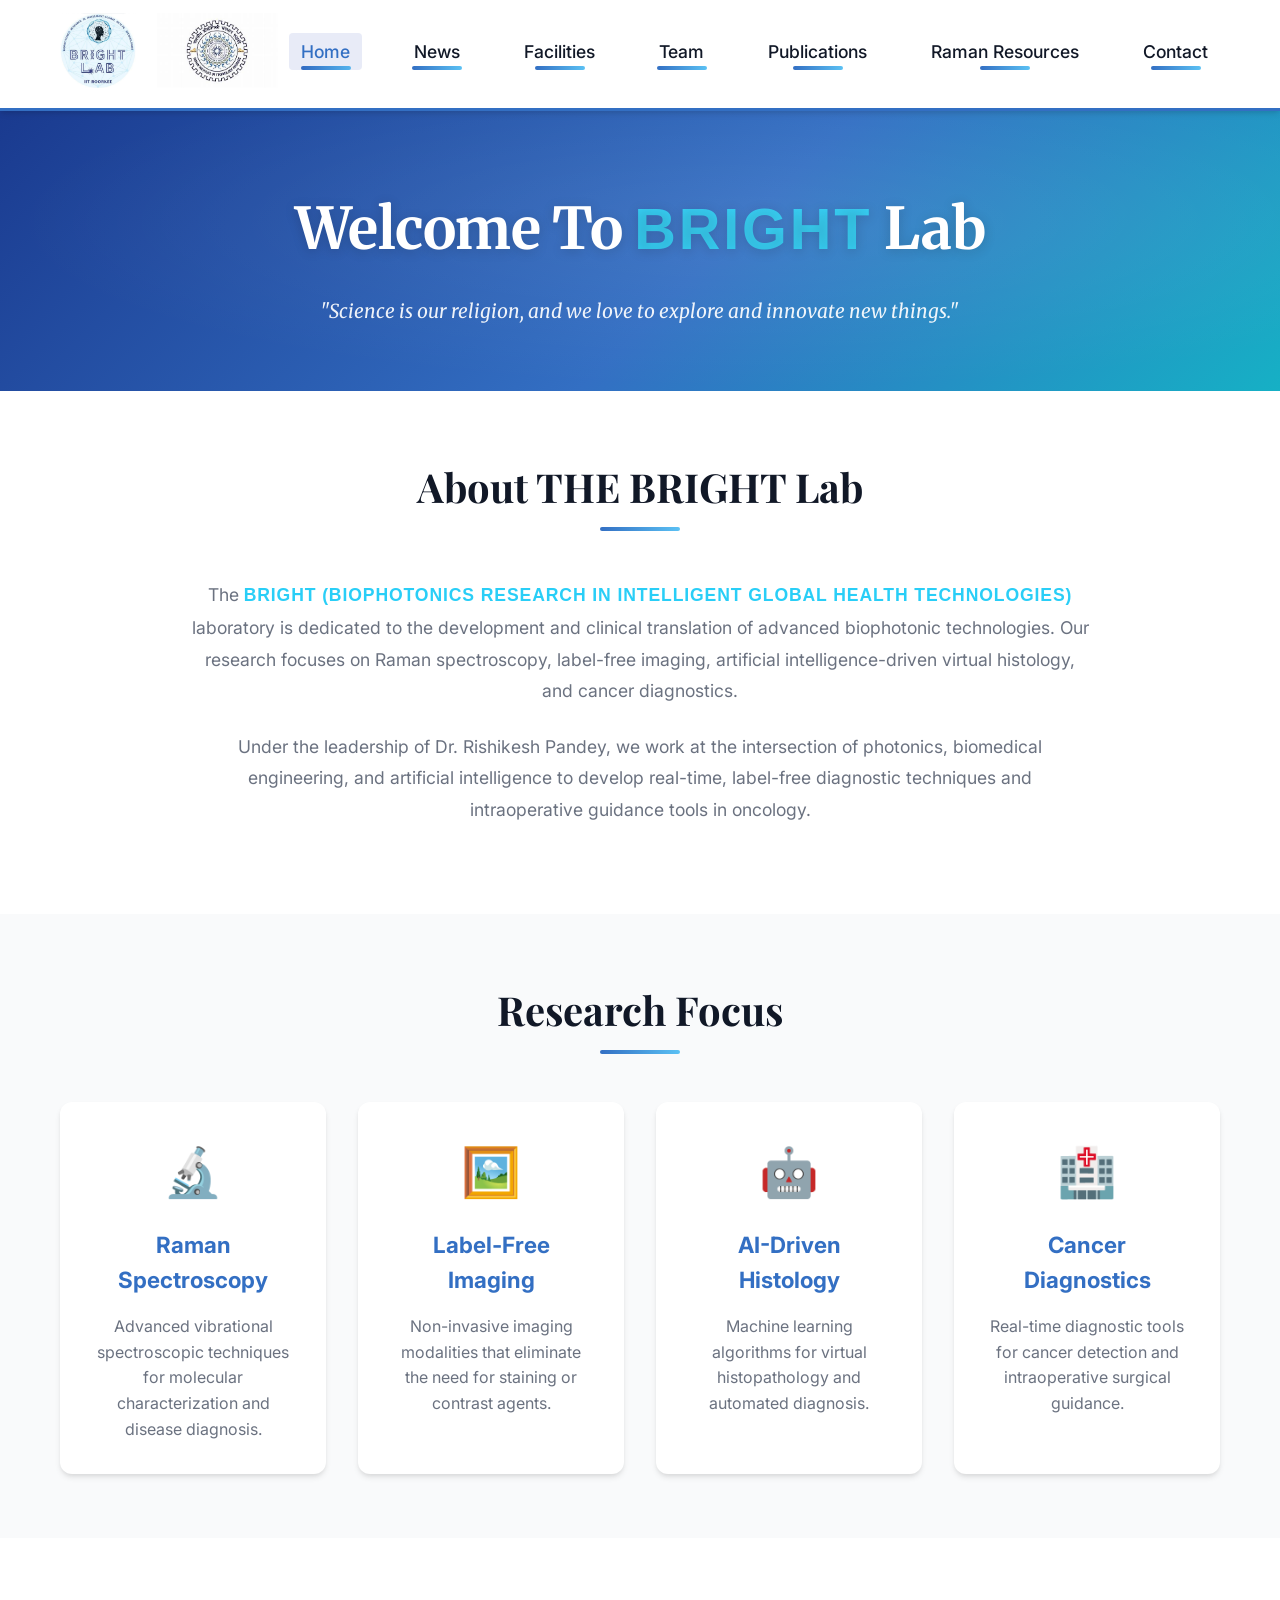
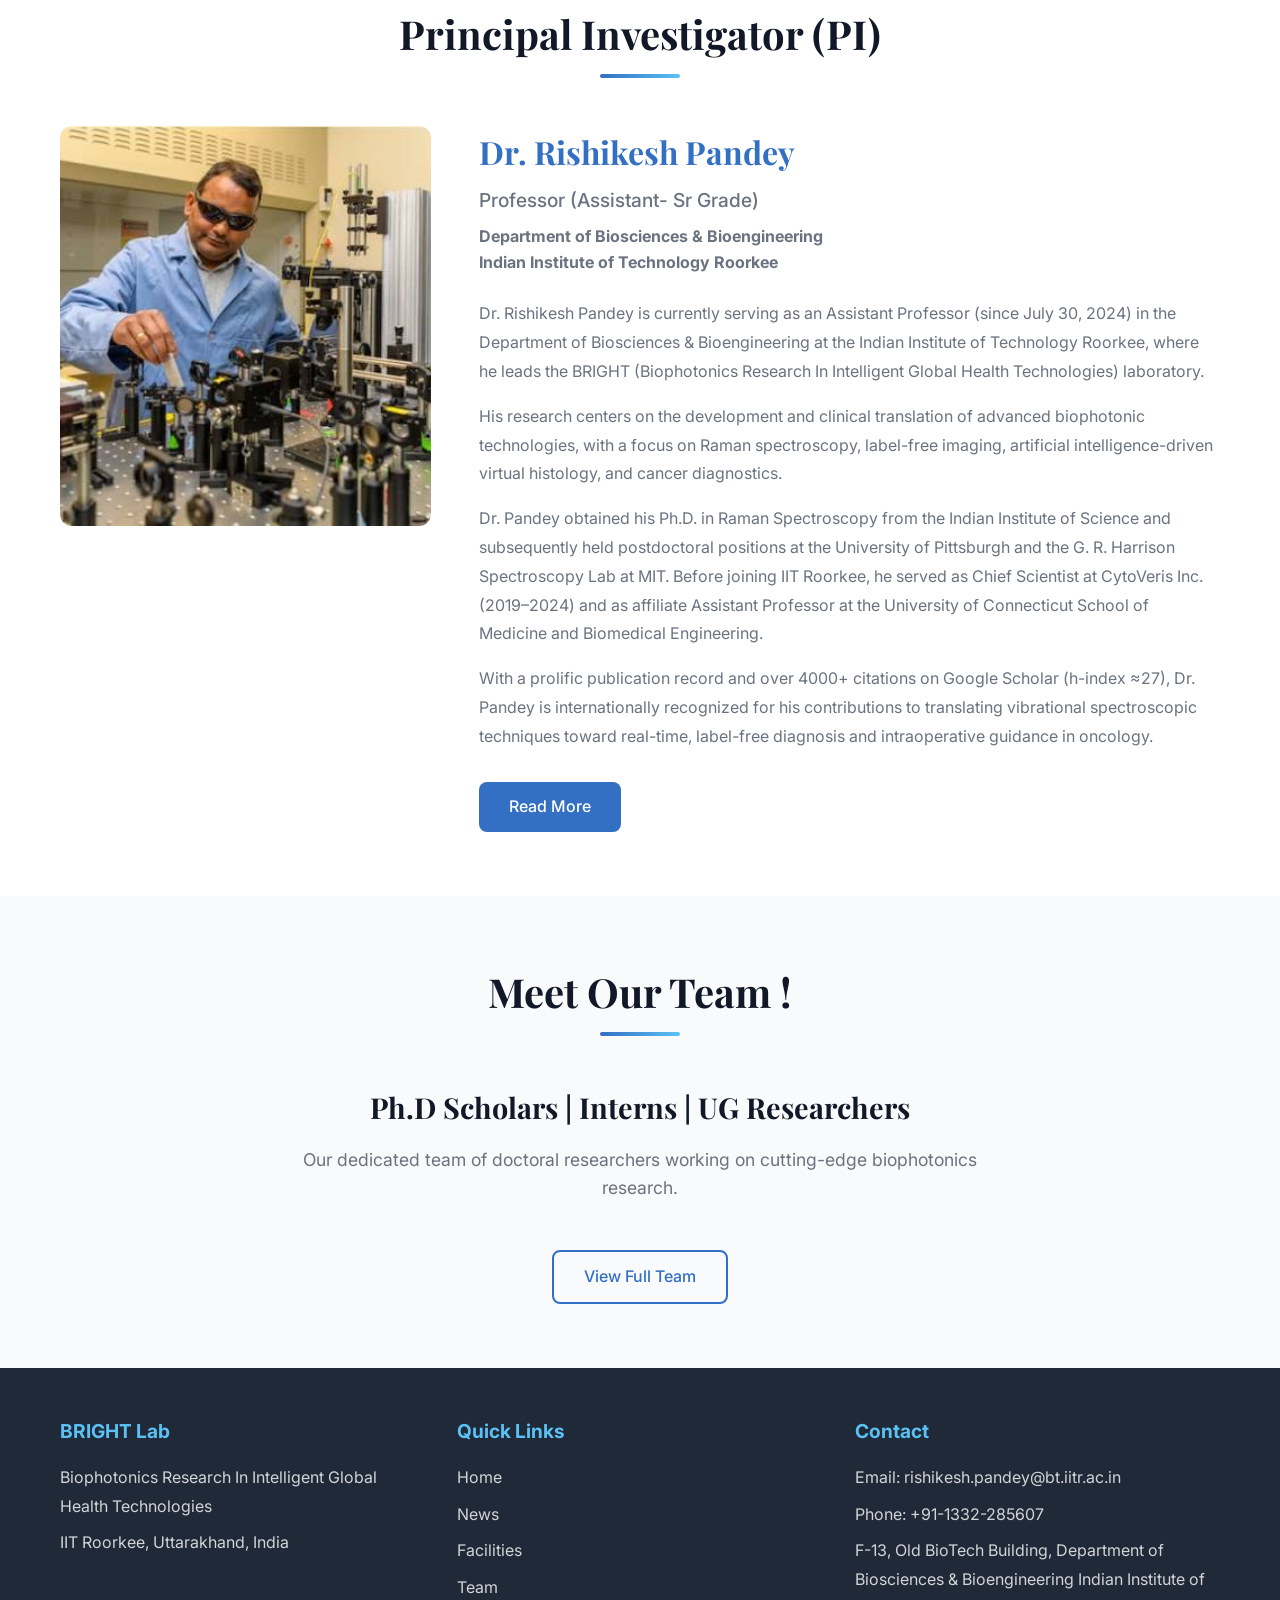
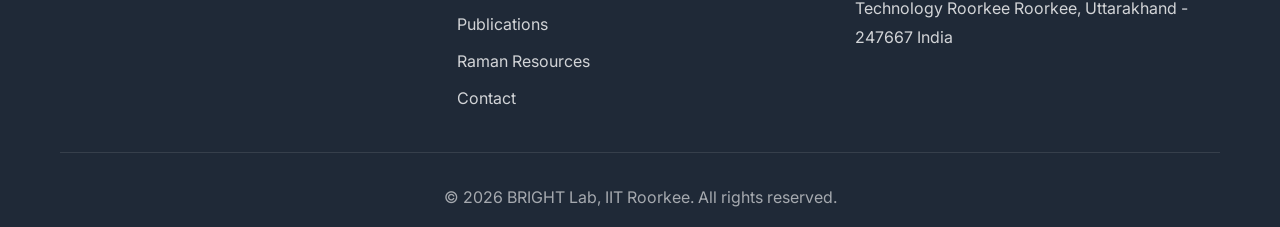
==== commit 86f1db52: "Hello BIGHTLAB!" ====
--- a/index.html
+++ b/index.html
@@ -13,21 +13,25 @@
         <div class="container">
             <div class="nav-wrapper">
                 <div class="logo-section">
-                    <!-- <div class="logo-placeholder">BRIGHT LAB</div> -->
-                    <img src="images/brightlablogo.jpeg" alt="BRIGHT Lab" height="70">
-                    <!-- <div class="iit-logo-placeholder">IIT ROORKEE</div> -->
-                    <img src="images/iitroorkee.jpeg" alt="IIT R" height="70">
-                    <!-- <div class="iit-logo-placeholder">IIT ROORKEE</div> -->
+                    <a href="https://www.thebrightlab.in/index.html" target="_blank">
+                        <img src="images/brightlablogo.jpeg" alt="BRIGHT Lab" height="70">
+                    </a>
+
+                    <a href="https://www.iitr.ac.in/" target="_blank">
+                        <img src="images/iitroorkee.jpeg" alt="IIT R" height="70">
+                    </a>
                 </div>
                 <ul class="nav-menu" id="navMenu">
-                    <li><a href="index.html" class="active">Home</a></li>
-                    <li><a href="news.html">News</a></li>
-                    <li><a href="facilities.html">Facilities</a></li>
-                    <li><a href="team.html">Team</a></li>
-                    <li><a href="publications.html">Publications</a></li>
-                     <li><a href="raman-resources.html">Raman Resources</a></li>
-                    <li><a href="contact.html">Contact</a></li>
+                    <li><a href="index.html" class="active">Home</a> <div class="underline2"></div></li> 
+                    <li><a href="news.html">News</a> <div class="underline2"></div></li>
+                    <li><a href="facilities.html">Facilities</a> <div class="underline2"></div></li>
+                    <li><a href="team.html">Team</a> <div class="underline2"></div></li>
+                    <li><a href="publications.html">Publications</a> <div class="underline2"></div></li>
+                     <li><a href="raman-resources.html">Raman Resources</a> <div class="underline2"></div></li>
+                    <li><a href="contact.html">Contact</a> <div class="underline2"></div></li>
+                    
                 </ul>
+                
                 <div class="hamburger" id="hamburger">
                     <span></span>
                     <span></span>
@@ -42,22 +46,7 @@
         <!-- Animated Photon Ejection Background -->
         <svg class="photon-bg" viewBox="0 0 1200 600" preserveAspectRatio="xMidYMid slice" xmlns="http://www.w3.org/2000/svg">
             <defs>
-                <linearGradient id="rayGradient" x1="0%" y1="0%" x2="0%" y2="100%">
-                    <stop offset="0%" style="stop-color:#fbbf24;stop-opacity:1" />
-                    <stop offset="100%" style="stop-color:#f59e0b;stop-opacity:0.3" />
-                </linearGradient>
-                <linearGradient id="surfaceGradient" x1="0%" y1="0%" x2="100%" y2="0%">
-                    <stop offset="0%" style="stop-color:#6366f1;stop-opacity:0.8" />
-                    <stop offset="50%" style="stop-color:#3b82f6;stop-opacity:0.9" />
-                    <stop offset="100%" style="stop-color:#0ea5e9;stop-opacity:0.8" />
-                </linearGradient>
-                <filter id="photonGlow">
-                    <feGaussianBlur stdDeviation="3" result="coloredBlur"/>
-                    <feMerge>
-                        <feMergeNode in="coloredBlur"/>
-                        <feMergeNode in="SourceGraphic"/>
-                    </feMerge>
-                </filter>
+                
             </defs>
             
             <!-- Background stars/field -->
@@ -67,167 +56,15 @@
                 <circle cx="550" cy="60" r="1.5" fill="#ffffff"/>
             </g>
             
-            <!-- Incoming light rays at 60 degree angle -->
-            <g class="light-rays">
-                <line class="ray ray-1" x1="300" y1="-50" x2="600" y2="470" stroke="url(#rayGradient)" stroke-width="6" stroke-linecap="round" opacity="0.9" filter="url(#photonGlow)"/>
-                <line class="ray ray-2" x1="280" y1="-50" x2="580" y2="470" stroke="url(#rayGradient)" stroke-width="6" stroke-linecap="round" opacity="0.85" filter="url(#photonGlow)" style="animation-delay: 0.15s"/>
-                <line class="ray ray-3" x1="320" y1="-50" x2="620" y2="470" stroke="url(#rayGradient)" stroke-width="6" stroke-linecap="round" opacity="0.9" filter="url(#photonGlow)" style="animation-delay: 0.3s"/>
-                <line class="ray ray-4" x1="260" y1="-50" x2="560" y2="470" stroke="url(#rayGradient)" stroke-width="5" stroke-linecap="round" opacity="0.8" filter="url(#photonGlow)" style="animation-delay: 0.45s"/>
-                <line class="ray ray-5" x1="340" y1="-50" x2="640" y2="470" stroke="url(#rayGradient)" stroke-width="5" stroke-linecap="round" opacity="0.8" filter="url(#photonGlow)" style="animation-delay: 0.6s"/>
-            </g>
-            
-            <!-- Reflected light rays bouncing back at 60 degree angle (mirror image to the RIGHT) -->
-            <g class="reflected-rays">
-                <line class="reflected-ray reflected-ray-1" x1="600" y1="400" x2="900" y2="-50" stroke="url(#rayGradient)" stroke-width="6" stroke-linecap="round" opacity="0.9" filter="url(#photonGlow)" stroke-dasharray="620" stroke-dashoffset="620"/>
-                <line class="reflected-ray reflected-ray-2" x1="580" y1="400" x2="880" y2="-50" stroke="url(#rayGradient)" stroke-width="6" stroke-linecap="round" opacity="0.85" filter="url(#photonGlow)" stroke-dasharray="620" stroke-dashoffset="620" style="animation-delay: 0.15s"/>
-                <line class="reflected-ray reflected-ray-3" x1="620" y1="400" x2="920" y2="-50" stroke="url(#rayGradient)" stroke-width="6" stroke-linecap="round" opacity="0.9" filter="url(#photonGlow)" stroke-dasharray="620" stroke-dashoffset="620" style="animation-delay: 0.3s"/>
-                <line class="reflected-ray reflected-ray-4" x1="560" y1="400" x2="860" y2="-50" stroke="url(#rayGradient)" stroke-width="5" stroke-linecap="round" opacity="0.8" filter="url(#photonGlow)" stroke-dasharray="620" stroke-dashoffset="620" style="animation-delay: 0.45s"/>
-                <line class="reflected-ray reflected-ray-5" x1="640" y1="400" x2="940" y2="-50" stroke="url(#rayGradient)" stroke-width="5" stroke-linecap="round" opacity="0.8" filter="url(#photonGlow)" stroke-dasharray="620" stroke-dashoffset="620" style="animation-delay: 0.6s"/>
-            </g>
-            
-            <!-- Material/Surface layer - UNIFORM CURVED -->
-            <defs>
-                <path id="curvedSurface" d="M 350 430 Q 600 390, 850 430 L 850 490 Q 600 450, 350 490 Z" fill="url(#surfaceGradient)" opacity="0.95"/>
-            </defs>
-            <use xlink:href="#curvedSurface"/>
-            
-            <!-- Surface texture lines - curved -->
-            <g opacity="0.25">
-                <path d="M 350 420 Q 600 385, 850 420" stroke="#ffffff" stroke-width="1.5" fill="none"/>
-                <path d="M 350 435 Q 600 400, 850 435" stroke="#ffffff" stroke-width="0.8" fill="none"/>
-                <path d="M 350 450 Q 600 415, 850 450" stroke="#ffffff" stroke-width="1" fill="none"/>
-                <path d="M 350 465 Q 600 430, 850 465" stroke="#ffffff" stroke-width="0.8" fill="none"/>
-            </g>
-            
-
-            <!-- Ejected photons/particles - larger and more visible -->
-            <g class="photon-group">
-                <!-- Photon ejection set 1 (center point) - Upward & opposite directions -->
-                <circle class="photon photon-1a" cx="450" cy="400" r="8" fill="#fbbf24" filter="url(#photonGlow)"/>
-                <circle class="photon photon-1b" cx="450" cy="400" r="5" fill="#fcd34d" opacity="0.8"/>
-                <circle class="photon photon-2a" cx="450" cy="400" r="8" fill="#fbbf24" filter="url(#photonGlow)" style="animation-delay: 0.25s"/>
-                <circle class="photon photon-2b" cx="450" cy="400" r="5" fill="#fcd34d" opacity="0.8" style="animation-delay: 0.25s"/>
-                <circle class="photon photon-3a" cx="450" cy="400" r="8" fill="#f59e0b" filter="url(#photonGlow)" style="animation-delay: 0.15s"/>
-                <circle class="photon photon-3b" cx="450" cy="400" r="5" fill="#fbbf24" opacity="0.75" style="animation-delay: 0.15s"/>
-                <!-- Opposite direction photons from point 1 -->
-                <circle class="photon photon-1c" cx="450" cy="400" r="8" fill="#fbbf24" filter="url(#photonGlow)" style="animation-delay: 0.05s"/>
-                <circle class="photon photon-1d" cx="450" cy="400" r="5" fill="#fcd34d" opacity="0.8" style="animation-delay: 0.05s"/>
-                <circle class="photon photon-2c" cx="450" cy="400" r="8" fill="#f59e0b" filter="url(#photonGlow)" style="animation-delay: 0.3s"/>
-                <circle class="photon photon-2d" cx="450" cy="400" r="5" fill="#fbbf24" opacity="0.75" style="animation-delay: 0.3s"/>
-                
-                <!-- Photon ejection set 2 -->
-                <circle class="photon photon-4a" cx="550" cy="400" r="8" fill="#fbbf24" filter="url(#photonGlow)" style="animation-delay: 0.4s"/>
-                <circle class="photon photon-4b" cx="550" cy="400" r="5" fill="#fcd34d" opacity="0.8" style="animation-delay: 0.4s"/>
-                <circle class="photon photon-5a" cx="550" cy="400" r="8" fill="#fbbf24" filter="url(#photonGlow)" style="animation-delay: 0.6s"/>
-                <circle class="photon photon-5b" cx="550" cy="400" r="5" fill="#fcd34d" opacity="0.8" style="animation-delay: 0.6s"/>
-                <circle class="photon photon-6a" cx="550" cy="400" r="8" fill="#f59e0b" filter="url(#photonGlow)" style="animation-delay: 0.5s"/>
-                <circle class="photon photon-6b" cx="550" cy="400" r="5" fill="#fbbf24" opacity="0.75" style="animation-delay: 0.5s"/>
-                <!-- Opposite direction photons from point 2 -->
-                <circle class="photon photon-4c" cx="550" cy="400" r="8" fill="#fbbf24" filter="url(#photonGlow)" style="animation-delay: 0.2s"/>
-                <circle class="photon photon-4d" cx="550" cy="400" r="5" fill="#fcd34d" opacity="0.8" style="animation-delay: 0.2s"/>
-                <circle class="photon photon-5c" cx="550" cy="400" r="8" fill="#f59e0b" filter="url(#photonGlow)" style="animation-delay: 0.55s"/>
-                <circle class="photon photon-5d" cx="550" cy="400" r="5" fill="#fbbf24" opacity="0.75" style="animation-delay: 0.55s"/>
-                
-                <!-- Photon ejection set 3 -->
-                <circle class="photon photon-7a" cx="650" cy="400" r="8" fill="#fbbf24" filter="url(#photonGlow)" style="animation-delay: 0.2s"/>
-                <circle class="photon photon-7b" cx="650" cy="400" r="5" fill="#fcd34d" opacity="0.8" style="animation-delay: 0.2s"/>
-                <circle class="photon photon-8a" cx="650" cy="400" r="8" fill="#fbbf24" filter="url(#photonGlow)" style="animation-delay: 0.45s"/>
-                <circle class="photon photon-8b" cx="650" cy="400" r="5" fill="#fcd34d" opacity="0.8" style="animation-delay: 0.45s"/>
-                <circle class="photon photon-9a" cx="650" cy="400" r="8" fill="#f59e0b" filter="url(#photonGlow)" style="animation-delay: 0.35s"/>
-                <circle class="photon photon-9b" cx="650" cy="400" r="5" fill="#fbbf24" opacity="0.75" style="animation-delay: 0.35s"/>
-                <!-- Opposite direction photons from point 3 -->
-                <circle class="photon photon-7c" cx="650" cy="400" r="8" fill="#fbbf24" filter="url(#photonGlow)" style="animation-delay: 0.1s"/>
-                <circle class="photon photon-7d" cx="650" cy="400" r="5" fill="#fcd34d" opacity="0.8" style="animation-delay: 0.1s"/>
-                <circle class="photon photon-8c" cx="650" cy="400" r="8" fill="#f59e0b" filter="url(#photonGlow)" style="animation-delay: 0.4s"/>
-                <circle class="photon photon-8d" cx="650" cy="400" r="5" fill="#fbbf24" opacity="0.75" style="animation-delay: 0.4s"/>
-            </g>
-            
-
             <!-- LEFT SIDE: Rotating DNA Strands -->
-            <g class="dna-strand" transform="translate(120, 370)">
-                <!-- DNA helix structure -->
-                <g class="dna-helix">
-                    <!-- Left strand -->
-                    <path d="M 0 -40 Q -20 -30, -25 0 Q -20 30, 0 40" stroke="#2dd4bf" stroke-width="3" fill="none" opacity="0.8"/>
-                    <!-- Right strand -->
-                    <path d="M 0 -40 Q 20 -30, 25 0 Q 20 30, 0 40" stroke="#60a5fa" stroke-width="3" fill="none" opacity="0.8"/>
-                    <!-- Base pairs horizontal connectors -->
-                    <line x1="-15" y1="-30" x2="15" y2="-30" stroke="#fbbf24" stroke-width="2" opacity="0.6"/>
-                    <line x1="-22" y1="0" x2="22" y2="0" stroke="#fbbf24" stroke-width="2" opacity="0.6"/>
-                    <line x1="-15" y1="30" x2="15" y2="30" stroke="#fbbf24" stroke-width="2" opacity="0.6"/>
-                    <!-- Nucleotide circles -->
-                    <circle cx="-15" cy="-30" r="4" fill="#2dd4bf" opacity="0.7"/>
-                    <circle cx="15" cy="-30" r="4" fill="#60a5fa" opacity="0.7"/>
-                    <circle cx="-22" cy="0" r="4" fill="#2dd4bf" opacity="0.7"/>
-                    <circle cx="22" cy="0" r="4" fill="#60a5fa" opacity="0.7"/>
-                    <circle cx="-15" cy="30" r="4" fill="#2dd4bf" opacity="0.7"/>
-                    <circle cx="15" cy="30" r="4" fill="#60a5fa" opacity="0.7"/>
-                </g>
-            </g>
             
             <!-- RIGHT SIDE: Blood Cells (RBC & WBC) Animation -->
-            <g class="blood-cells">
-                <!-- RBC 1 (Red Blood Cell) - biconcave disc -->
-                <g class="rbc rbc-1">
-                    <ellipse cx="1020" cy="280" rx="28" ry="20" fill="none" stroke="#ef4444" stroke-width="3" opacity="0.85" filter="url(#photonGlow)"/>
-                    <!-- Biconcave indent - inner depression -->
-                    <ellipse cx="1010" cy="280" rx="8" ry="12" fill="rgba(239, 68, 68, 0.2)" stroke="none"/>
-                    <ellipse cx="1030" cy="280" rx="8" ry="12" fill="rgba(239, 68, 68, 0.2)" stroke="none"/>
-                    <!-- Central depression shadow -->
-                    <path d="M 1005 272 Q 1020 277, 1035 272" stroke="#dc2626" stroke-width="1" fill="none" opacity="0.5"/>
-                </g>
-                
-                <!-- RBC 2 (Red Blood Cell) -->
-                <g class="rbc rbc-2">
-                    <ellipse cx="950" cy="350" rx="28" ry="20" fill="none" stroke="#ef4444" stroke-width="3" opacity="0.8" filter="url(#photonGlow)"/>
-                    <ellipse cx="940" cy="350" rx="8" ry="12" fill="rgba(239, 68, 68, 0.2)" stroke="none"/>
-                    <ellipse cx="960" cy="350" rx="8" ry="12" fill="rgba(239, 68, 68, 0.2)" stroke="none"/>
-                    <path d="M 935 342 Q 950 347, 965 342" stroke="#dc2626" stroke-width="1" fill="none" opacity="0.5"/>
-                </g>
-                
-                <!-- RBC 3 (Red Blood Cell) -->
-                <g class="rbc rbc-3">
-                    <ellipse cx="1080" cy="320" rx="28" ry="20" fill="none" stroke="#ef4444" stroke-width="3" opacity="0.75" filter="url(#photonGlow)"/>
-                    <ellipse cx="1070" cy="320" rx="8" ry="12" fill="rgba(239, 68, 68, 0.2)" stroke="none"/>
-                    <ellipse cx="1090" cy="320" rx="8" ry="12" fill="rgba(239, 68, 68, 0.2)" stroke="none"/>
-                    <path d="M 1065 312 Q 1080 317, 1095 312" stroke="#dc2626" stroke-width="1" fill="none" opacity="0.5"/>
-                </g>
-                
-                <!-- WBC 1 (White Blood Cell) - round with nucleus -->
-                <g class="wbc wbc-1">
-                    <!-- Cell body -->
-                    <circle cx="1000" cy="300" r="25" fill="rgba(96, 165, 250, 0.15)" stroke="#3b82f6" stroke-width="3" opacity="0.85" filter="url(#photonGlow)"/>
-                    <!-- Nucleus -->
-                    <circle cx="1000" cy="300" r="12" fill="none" stroke="#2dd4bf" stroke-width="2.5" opacity="0.8"/>
-                    <!-- Nucleolus -->
-                    <circle cx="1000" cy="300" r="5" fill="#2dd4bf" opacity="0.6"/>
-                    <!-- Granules -->
-                    <circle cx="988" cy="290" r="2" fill="#60a5fa" opacity="0.7"/>
-                    <circle cx="1010" cy="288" r="2" fill="#60a5fa" opacity="0.7"/>
-                    <circle cx="1014" cy="308" r="2" fill="#60a5fa" opacity="0.7"/>
-                    <circle cx="986" cy="310" r="2" fill="#60a5fa" opacity="0.7"/>
-                </g>
-                
-                <!-- WBC 2 (White Blood Cell) -->
-                <g class="wbc wbc-2">
-                    <!-- Cell body -->
-                    <circle cx="1060" cy="360" r="25" fill="rgba(96, 165, 250, 0.15)" stroke="#3b82f6" stroke-width="3" opacity="0.8" filter="url(#photonGlow)"/>
-                    <!-- Nucleus -->
-                    <circle cx="1060" cy="360" r="12" fill="none" stroke="#2dd4bf" stroke-width="2.5" opacity="0.8"/>
-                    <!-- Nucleolus -->
-                    <circle cx="1060" cy="360" r="5" fill="#2dd4bf" opacity="0.6"/>
-                    <!-- Granules -->
-                    <circle cx="1048" cy="350" r="2" fill="#60a5fa" opacity="0.7"/>
-                    <circle cx="1070" cy="348" r="2" fill="#60a5fa" opacity="0.7"/>
-                    <circle cx="1074" cy="368" r="2" fill="#60a5fa" opacity="0.7"/>
-                    <circle cx="1046" cy="370" r="2" fill="#60a5fa" opacity="0.7"/>
-                </g>
-            </g>
+            
         </svg>
         
         <div class="hero-content">
             <div class="container">
-                <h1 class="hero-title"> Welcome To <span class="bright-text">BRIGHT</span> Lab !</h1>
+                <h1 class="hero-title"> Welcome To <span class="bright-text">BRIGHT</span> Lab </h1>
                 <p class="hero-subtitle">"Science is our religion, and we love to explore and innovate new things."</p>
             </div>
         </div>
@@ -248,11 +85,11 @@
     <section class="about-section">
         <div class="container">
             <div class="section-header">
-                <h2>About BRIGHT Lab</h2>
+                <h2>About THE BRIGHT Lab</h2>
                 <div class="underline"></div>
             </div>
             <div class="about-content">
-                <p>The BRIGHT (Biophotonics Research In Intelligent Global Health Technologies) laboratory is dedicated to the development and clinical translation of advanced biophotonic technologies. Our research focuses on Raman spectroscopy, label-free imaging, artificial intelligence-driven virtual histology, and cancer diagnostics.</p>
+                <p>The <span class="bright-text">BRIGHT (Biophotonics Research In Intelligent Global Health Technologies)</span> laboratory is dedicated to the development and clinical translation of advanced biophotonic technologies. Our research focuses on Raman spectroscopy, label-free imaging, artificial intelligence-driven virtual histology, and cancer diagnostics.</p>
                 <p>Under the leadership of Dr. Rishikesh Pandey, we work at the intersection of photonics, biomedical engineering, and artificial intelligence to develop real-time, label-free diagnostic techniques and intraoperative guidance tools in oncology.</p>
             </div>
         </div>
@@ -302,7 +139,7 @@
                 <div class="pi-info">
                     <h3 class="pi-name">Dr. Rishikesh Pandey</h3>
                     <p class="pi-title">Professor (Assistant- Sr Grade)</p>
-                    <p class="pi-department">Department of Biosciences & Bioengineering<br>Indian Institute of Technology Roorkee</p>
+                    <p class="pi-department"> <strong>Department of Biosciences & Bioengineering<br>Indian Institute of Technology Roorkee</strong></p>
                     <div class="pi-bio">
                         <p>Dr. Rishikesh Pandey is currently serving as an Assistant Professor (since July 30, 2024) in the Department of Biosciences & Bioengineering at the Indian Institute of Technology Roorkee, where he leads the BRIGHT (Biophotonics Research In Intelligent Global Health Technologies) laboratory.</p>
                         <p>His research centers on the development and clinical translation of advanced biophotonic technologies, with a focus on Raman spectroscopy, label-free imaging, artificial intelligence-driven virtual histology, and cancer diagnostics.</p>
@@ -327,6 +164,9 @@
             <a href="team.html" class="btn-secondary">View Full Team</a>
         </div>
     </section>
+
+
+    
 
     <!-- Footer -->
     <footer class="footer">
--- a/styles.css
+++ b/styles.css
@@ -1,6 +1,8 @@
 /* ==================== 
    Global Styles 
    ==================== */
+@import url('https://fonts.googleapis.com/css2?family=Inter:wght@300;400;500;600;700&family=Merriweather:wght@300;400;700&display=swap');
+
 * {
     margin: 0;
     padding: 0;
@@ -22,7 +24,7 @@
 }
 
 body {
-    font-family: 'Roboto', sans-serif;
+    font-family: 'Inter', system-ui, -apple-system, BlinkMacSystemFont, 'Segoe UI', sans-serif;
     line-height: 1.6;
     color: var(--text-dark);
     background-color: var(--white);
@@ -55,7 +57,7 @@
     display: flex;
     justify-content: space-between;
     align-items: center;
-    padding: 0.6rem 0;
+    padding: 0.8rem 0;
     position: relative; /* anchor for absolute dropdown */
 }
 
@@ -67,13 +69,13 @@
 
 /* Base logo height — controlled purely by CSS */
 .logo-section img {
-    height: 62px;
+    height: 75px;
 }
 
 .logo-placeholder,
 .iit-logo-placeholder {
     font-weight: 700;
-    font-size: 1.2rem;
+    font-size: 1.4rem;
     color: var(--primary-color);
     padding: 10px 15px;
     border: 2px solid var(--primary-color);
@@ -81,15 +83,16 @@
 }
 
 .iit-logo-placeholder {
-    font-size: 0.9rem;
+    font-size: 1.1rem;
     background-color: var(--primary-color);
     color: var(--white);
 }
 
 .nav-menu {
     display: flex;
+    flex-wrap: nowrap;
     list-style: none;
-    gap: 2rem;
+    gap: 2.5rem;
     align-items: center;
 }
 
@@ -97,9 +100,11 @@
     text-decoration: none;
     color: var(--text-dark);
     font-weight: 500;
+    font-size: 1.1rem;
     transition: color 0.3s ease;
     padding: 8px 12px;
     border-radius: 4px;
+    white-space: nowrap;
 }
 
 .nav-menu a:hover,
@@ -120,8 +125,8 @@
 }
 
 .hamburger span {
-    width: 25px;
-    height: 3px;
+    width: 30px;
+    height: 4px;
     background-color: var(--primary-color);
     transition: 0.3s ease;
     display: block;
@@ -150,7 +155,7 @@
     text-align: center;
     position: relative;
     overflow: hidden;
-    min-height: 350px;
+    min-height: 280px;
     display: flex;
     align-items: center;
     justify-content: center;
@@ -181,27 +186,27 @@
 
 /* Light ray animations - 60 degree angle - LOOPING */
 .ray {
-    animation: rayFall 2.2s ease-in infinite;
+    /* animation: rayFall 2.2s ease-in infinite; */
 }
 
 .ray-1 {
-    animation-delay: 0s;
+    /* animation-delay: 0s; */
 }
 
 .ray-2 {
-    animation-delay: 0.2s;
+    /* animation-delay: 0.2s; */
 }
 
 .ray-3 {
-    animation-delay: 0.4s;
+    /* animation-delay: 0.4s; */
 }
 
 .ray-4 {
-    animation-delay: 0.6s;
+    /* animation-delay: 0.6s; */
 }
 
 .ray-5 {
-    animation-delay: 0.8s;
+    /* animation-delay: 0.8s; */
 }
 
 @keyframes rayFall {
@@ -227,27 +232,27 @@
 
 /* Reflected ray animations - bounce back after hitting surface */
 .reflected-ray {
-    animation: rayReflect 2.2s ease-out infinite;
+    /* animation: rayReflect 2.2s ease-out infinite; */
 }
 
 .reflected-ray-1 {
-    animation-delay: 0s;
+    /* animation-delay: 0s; */
 }
 
 .reflected-ray-2 {
-    animation-delay: 0.2s;
+    /* animation-delay: 0.2s; */
 }
 
 .reflected-ray-3 {
-    animation-delay: 0.4s;
+    /* animation-delay: 0.4s; */
 }
 
 .reflected-ray-4 {
-    animation-delay: 0.6s;
+    /* animation-delay: 0.6s; */
 }
 
 .reflected-ray-5 {
-    animation-delay: 0.8s;
+    /* animation-delay: 0.8s; */
 }
 
 @keyframes rayReflect {
@@ -275,64 +280,64 @@
 
 /* Photon ejection animations - RANDOM DIRECTIONS */
 .photon-1a, .photon-1b {
-    animation: ejectPhotonUpRight 1.8s ease-out infinite;
+    /* animation: ejectPhotonUpRight 1.8s ease-out infinite; */
 }
 
 .photon-2a, .photon-2b {
-    animation: ejectPhotonUp 1.8s ease-out infinite;
+    /* animation: ejectPhotonUp 1.8s ease-out infinite; */
 }
 
 .photon-3a, .photon-3b {
-    animation: ejectPhotonUpLeft 1.8s ease-out infinite;
+    /* animation: ejectPhotonUpLeft 1.8s ease-out infinite; */
 }
 
 .photon-4a, .photon-4b {
-    animation: ejectPhotonRight 1.8s ease-out infinite;
+    /* animation: ejectPhotonRight 1.8s ease-out infinite; */
 }
 
 .photon-5a, .photon-5b {
-    animation: ejectPhotonDownRight 1.8s ease-out infinite;
+    /* animation: ejectPhotonDownRight 1.8s ease-out infinite; */
 }
 
 .photon-6a, .photon-6b {
-    animation: ejectPhotonDown 1.8s ease-out infinite;
+    /* animation: ejectPhotonDown 1.8s ease-out infinite; */
 }
 
 .photon-7a, .photon-7b {
-    animation: ejectPhotonDownLeft 1.8s ease-out infinite;
+    /* animation: ejectPhotonDownLeft 1.8s ease-out infinite; */
 }
 
 .photon-8a, .photon-8b {
-    animation: ejectPhotonLeft 1.8s ease-out infinite;
+    /* animation: ejectPhotonLeft 1.8s ease-out infinite; */
 }
 
 .photon-9a, .photon-9b {
-    animation: ejectPhotonUpRight 1.8s ease-out infinite;
+    /* animation: ejectPhotonUpRight 1.8s ease-out infinite; */
 }
 
 /* Opposite direction animations - also random */
 .photon-1c, .photon-1d {
-    animation: ejectPhotonDown 1.8s ease-out infinite;
+    /* animation: ejectPhotonDown 1.8s ease-out infinite; */
 }
 
 .photon-2c, .photon-2d {
-    animation: ejectPhotonDownRight 1.8s ease-out infinite;
+    /* animation: ejectPhotonDownRight 1.8s ease-out infinite; */
 }
 
 .photon-4c, .photon-4d {
-    animation: ejectPhotonDownLeft 1.8s ease-out infinite;
+    /* animation: ejectPhotonDownLeft 1.8s ease-out infinite; */
 }
 
 .photon-5c, .photon-5d {
-    animation: ejectPhotonLeft 1.8s ease-out infinite;
+    /* animation: ejectPhotonLeft 1.8s ease-out infinite; */
 }
 
 .photon-7c, .photon-7d {
-    animation: ejectPhotonUpLeft 1.8s ease-out infinite;
+    /* animation: ejectPhotonUpLeft 1.8s ease-out infinite; */
 }
 
 .photon-8c, .photon-8d {
-    animation: ejectPhotonUpRight 1.8s ease-out infinite;
+    /* animation: ejectPhotonUpRight 1.8s ease-out infinite; */
 }
 
 /* Random direction animations - ALL 8 DIRECTIONS */
@@ -425,7 +430,7 @@
 }
 
 .hero-title {
-    font-family: 'Playfair Display', serif;
+    font-family: 'Merriweather', serif;
     font-size: 3.6rem;
     margin-bottom: 1.2rem;
     font-weight: 700;
@@ -434,7 +439,7 @@
 }
 
 .bright-text {
-    background: linear-gradient(135deg, #ffeb3b 0%, #fdd835 30%, #ffeb3b 60%, #ffeb3b 100%);
+    background: linear-gradient(135deg, #00ccff 0%, #29cef7 0%, #29cef7 0%, #29cef7 0%);
     -webkit-background-clip: text;
     -webkit-text-fill-color: transparent;
     background-clip: text;
@@ -443,22 +448,22 @@
     letter-spacing: 0.05em;
     text-transform: uppercase;
     font-style: normal;
-    filter: drop-shadow(0 0 12px rgba(255, 235, 59, 0.8));
-    animation: brightGlow 2s ease-in-out infinite;
+    /* filter: drop-shadow(0 0 12px rgba(0, 200, 255, 0.8)); */
+    /* animation: brightGlow 2s ease-in-out infinite; */
 }
 
 @keyframes brightGlow {
     0%, 100% {
-        filter: drop-shadow(0 0 8px rgba(251, 191, 36, 0.6));
+        filter: drop-shadow(0 0 8px rgba(2, 145, 255, 0.907));
     }
     50% {
-        filter: drop-shadow(0 0 15px rgba(251, 191, 36, 0.9));
+        filter: drop-shadow(0 0 15px rgba(33, 144, 255, 0.9));
     }
 }
 
 .hero-subtitle {
-    font-family: 'Playfair Display', serif;
-    font-size: 1.4rem;
+    font-family: 'Merriweather', serif;
+    font-size: 1.2rem;
     font-style: italic;
     opacity: 0.92;
     max-width: 750px;
@@ -472,7 +477,7 @@
 
 /* Rotating DNA Strand Animation */
 .dna-strand {
-    animation: rotateDNA 6s linear infinite;
+    /* animation: rotateDNA 6s linear infinite; */
 }
 
 @keyframes rotateDNA {
@@ -491,19 +496,19 @@
 
 /* RBC Animation - gentle rotation and movement */
 .rbc {
-    animation: rotateRBC 4s linear infinite, floatRBC 3s ease-in-out infinite;
+    /* animation: rotateRBC 4s linear infinite, floatRBC 3s ease-in-out infinite; */
 }
 
 .rbc-1 {
-    animation-delay: 0s, 0s;
+    /* animation-delay: 0s, 0s; */
 }
 
 .rbc-2 {
-    animation-delay: 0.7s, 0.5s;
+    /* animation-delay: 0.7s, 0.5s; */
 }
 
 .rbc-3 {
-    animation-delay: 1.4s, 1s;
+    /* animation-delay: 1.4s, 1s; */
 }
 
 @keyframes rotateRBC {
@@ -526,15 +531,15 @@
 
 /* WBC Animation - rotation, float and pulsing */
 .wbc {
-    animation: rotateRBC 4s linear infinite, floatRBC 3s ease-in-out infinite, pulseWBC 2.5s ease-in-out infinite;
+    /* animation: rotateRBC 4s linear infinite, floatRBC 3s ease-in-out infinite, pulseWBC 2.5s ease-in-out infinite; */
 }
 
 .wbc-1 {
-    animation-delay: 0s, 0s, 0s;
+    /* animation-delay: 0s, 0s, 0s; */
 }
 
 .wbc-2 {
-    animation-delay: 0.7s, 0.5s, 0.8s;
+    /* animation-delay: 0.7s, 0.5s, 0.8s; */
 }
 
 @keyframes pulseWBC {
@@ -677,6 +682,14 @@
     border-radius: 2px;
 }
 
+.underline2 {
+    width: 50px;
+    height: 4px;
+    background: linear-gradient(90deg, var(--primary-color), var(--accent-color));
+    margin: 0 auto;
+    border-radius: 2px;
+}
+
 /* ==================== 
    About Section 
    ==================== */
@@ -1340,12 +1353,12 @@
     }
 
     .hero-subtitle {
-        font-size: 1.2rem;
+        font-size: 1rem;
     }
 
     /* Mobile-responsive animations */
     .hero {
-        min-height: 300px;
+        min-height: 240px;
     }
 
     /* Scale down photon animations for mobile */
@@ -1476,17 +1489,17 @@
 
     /* Shrink logos more on very small screens */
     .logo-section img {
-        height: 36px !important;
+        height: 45px !important;
     }
 
     /* Slim down the nav wrapper padding */
     .nav-wrapper {
-        padding: 0.45rem 0;
+        padding: 0.6rem 0;
     }
 
     .logo-placeholder,
     .iit-logo-placeholder {
-        font-size: 0.9rem;
+        font-size: 1rem;
         padding: 8px 12px;
     }
 
@@ -1495,12 +1508,12 @@
     }
 
     .hero-subtitle {
-        font-size: 1rem;
+        font-size: 0.9rem;
     }
 
     /* Extra small mobile - optimize animations */
     .hero {
-        min-height: 280px;
+        min-height: 220px;
     }
 
     /* Reduce animation distances even more for small phones */
@@ -1599,7 +1612,7 @@
 
 /* Hero badge */
 .rr-hero {
-    padding-bottom: 3.5rem;
+    padding-bottom: 2rem;
 }
 
 .rr-hero-badge {
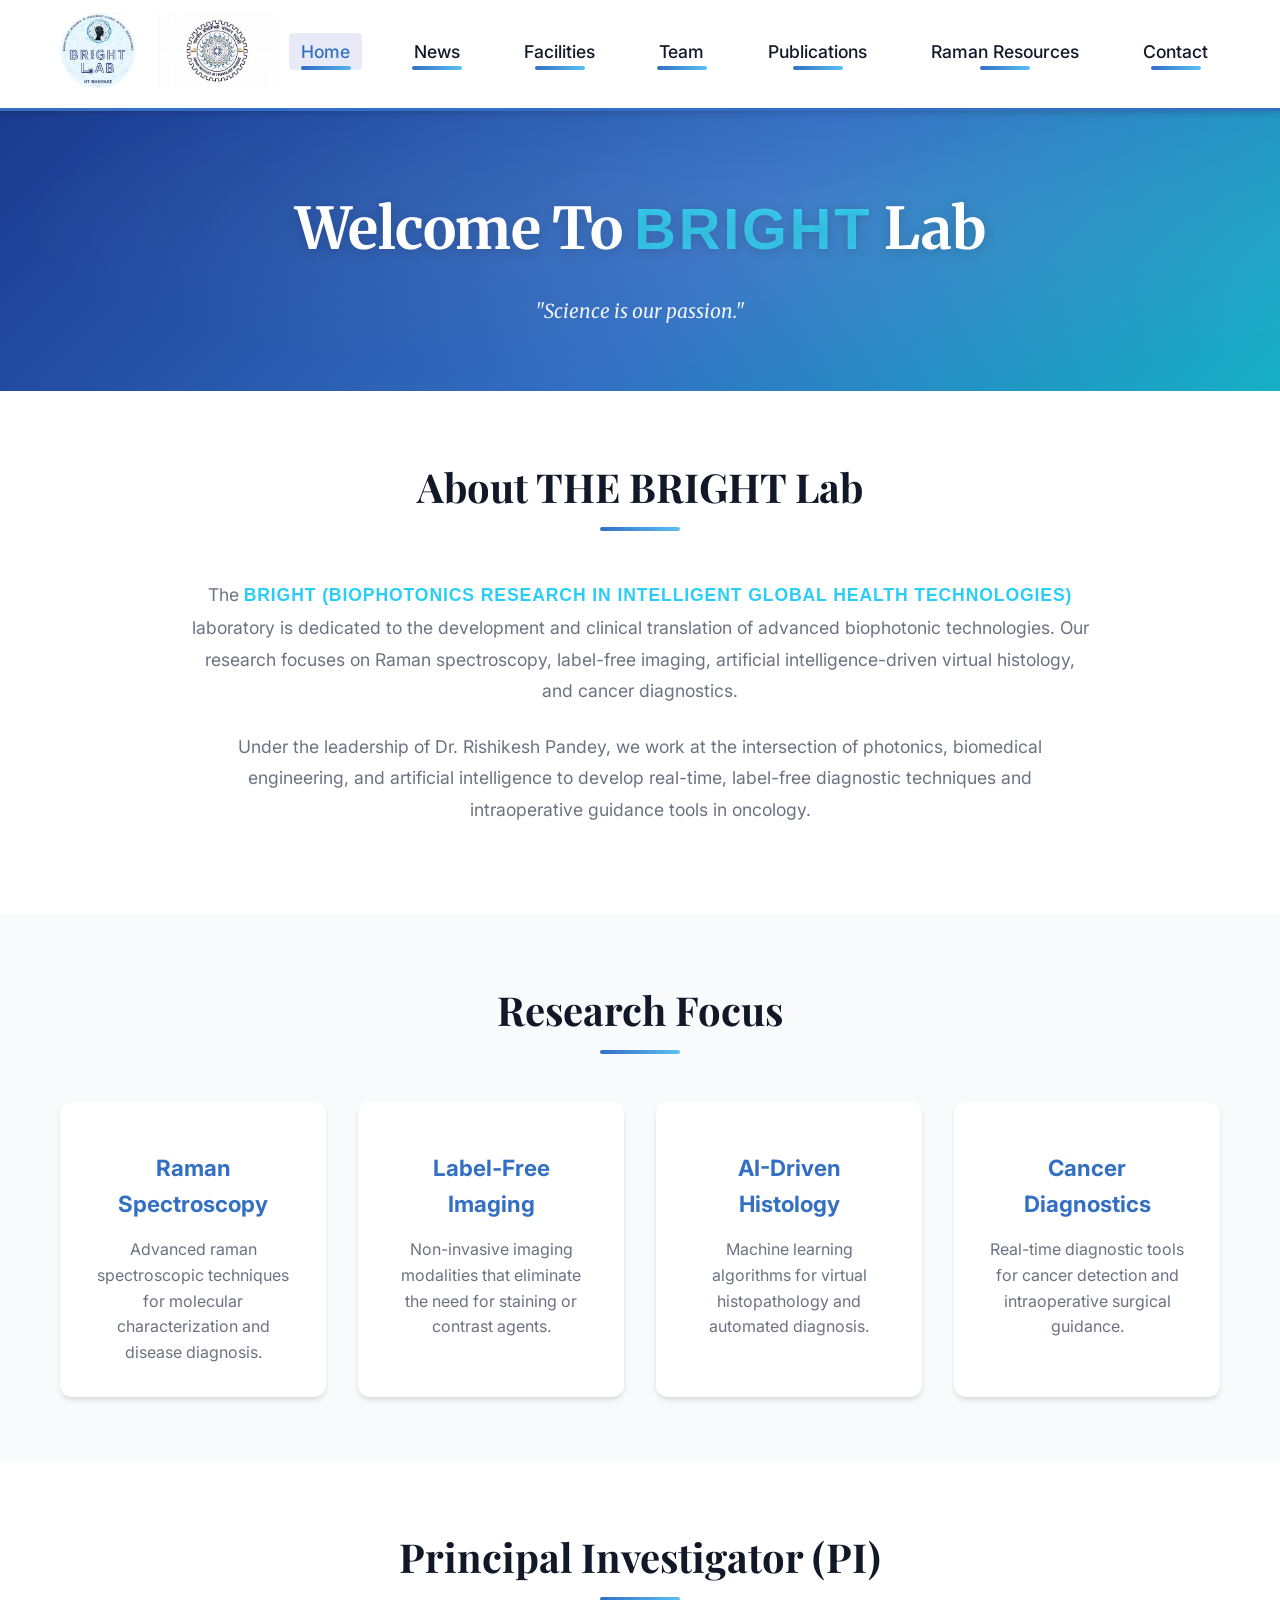
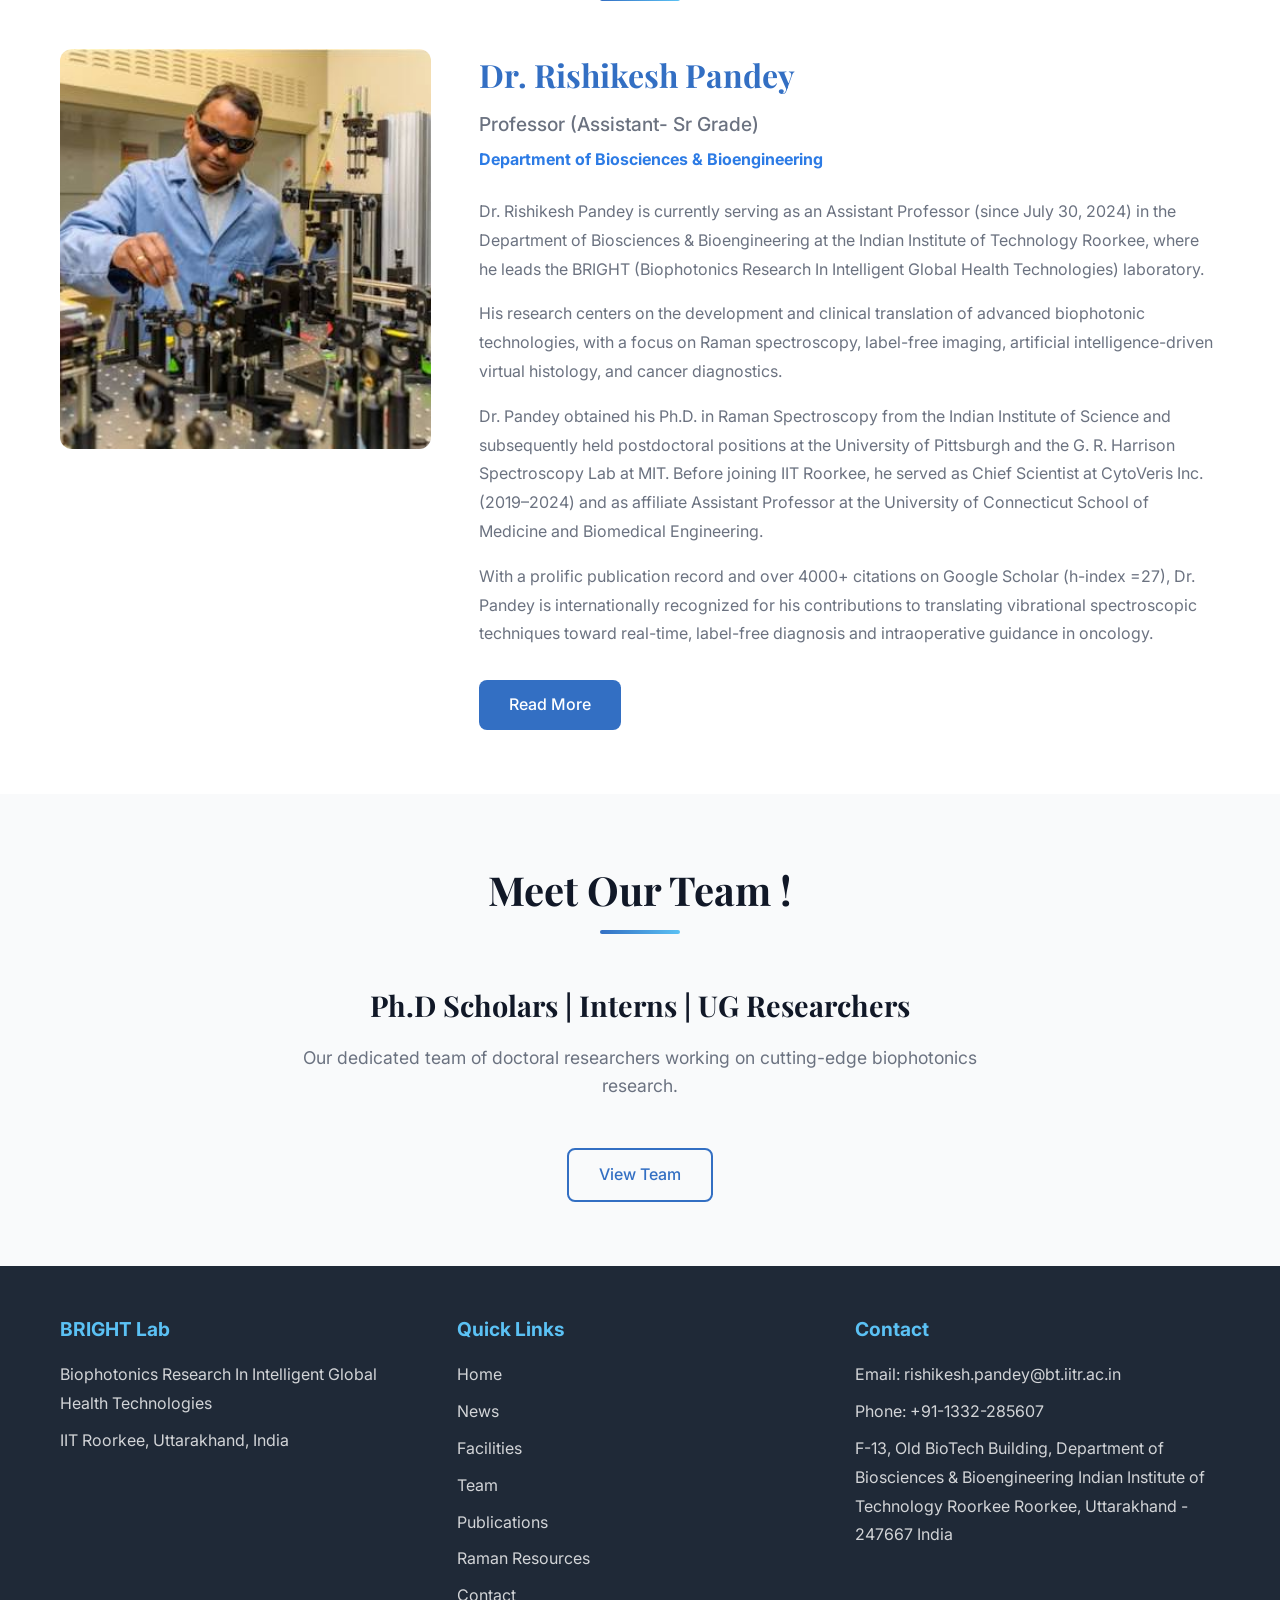
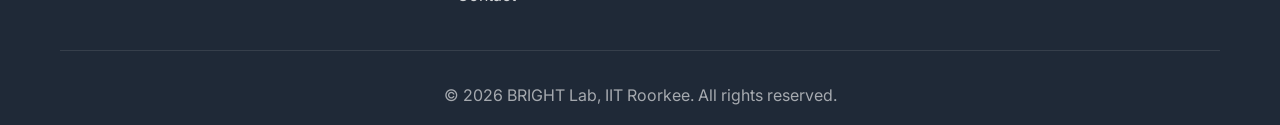
==== commit 4cb149b1: "hello brightians" ====
--- a/index.html
+++ b/index.html
@@ -65,7 +65,7 @@
         <div class="hero-content">
             <div class="container">
                 <h1 class="hero-title"> Welcome To <span class="bright-text">BRIGHT</span> Lab </h1>
-                <p class="hero-subtitle">"Science is our religion, and we love to explore and innovate new things."</p>
+                <p class="hero-subtitle">"Science is our passion."</p>
             </div>
         </div>
     </section>
@@ -104,22 +104,22 @@
             </div>
             <div class="research-grid">
                 <div class="research-card">
-                    <div class="card-icon">🔬</div>
+                    <div class="card-icon"></div>
                     <h3>Raman Spectroscopy</h3>
-                    <p>Advanced vibrational spectroscopic techniques for molecular characterization and disease diagnosis.</p>
-                </div>
-                <div class="research-card">
-                    <div class="card-icon">🖼️</div>
+                    <p>Advanced raman spectroscopic techniques for molecular characterization and disease diagnosis.</p>
+                </div>
+                <div class="research-card">
+                    <div class="card-icon"></div>
                     <h3>Label-Free Imaging</h3>
                     <p>Non-invasive imaging modalities that eliminate the need for staining or contrast agents.</p>
                 </div>
                 <div class="research-card">
-                    <div class="card-icon">🤖</div>
+                    <div class="card-icon"></div>
                     <h3>AI-Driven Histology</h3>
                     <p>Machine learning algorithms for virtual histopathology and automated diagnosis.</p>
                 </div>
                 <div class="research-card">
-                    <div class="card-icon">🏥</div>
+                    <div class="card-icon"></div>
                     <h3>Cancer Diagnostics</h3>
                     <p>Real-time diagnostic tools for cancer detection and intraoperative surgical guidance.</p>
                 </div>
@@ -139,12 +139,20 @@
                 <div class="pi-info">
                     <h3 class="pi-name">Dr. Rishikesh Pandey</h3>
                     <p class="pi-title">Professor (Assistant- Sr Grade)</p>
-                    <p class="pi-department"> <strong>Department of Biosciences & Bioengineering<br>Indian Institute of Technology Roorkee</strong></p>
+                    <p class="pi-department">
+  <strong>
+    <a href="https://iitr.ac.in/Departments/Biosciences%20and%20Bioengineering%20Department/" 
+       target="_blank" 
+       style="color: #2c7be5; text-decoration: none;">
+      Department of Biosciences & Bioengineering
+    </a><br>
+  </strong>
+</p>
                     <div class="pi-bio">
                         <p>Dr. Rishikesh Pandey is currently serving as an Assistant Professor (since July 30, 2024) in the Department of Biosciences & Bioengineering at the Indian Institute of Technology Roorkee, where he leads the BRIGHT (Biophotonics Research In Intelligent Global Health Technologies) laboratory.</p>
                         <p>His research centers on the development and clinical translation of advanced biophotonic technologies, with a focus on Raman spectroscopy, label-free imaging, artificial intelligence-driven virtual histology, and cancer diagnostics.</p>
                         <p>Dr. Pandey obtained his Ph.D. in Raman Spectroscopy from the Indian Institute of Science and subsequently held postdoctoral positions at the University of Pittsburgh and the G. R. Harrison Spectroscopy Lab at MIT. Before joining IIT Roorkee, he served as Chief Scientist at CytoVeris Inc. (2019–2024) and as affiliate Assistant Professor at the University of Connecticut School of Medicine and Biomedical Engineering.</p>
-                        <p>With a prolific publication record and over 4000+ citations on Google Scholar (h-index ≈27), Dr. Pandey is internationally recognized for his contributions to translating vibrational spectroscopic techniques toward real-time, label-free diagnosis and intraoperative guidance in oncology.</p>
+                        <p>With a prolific publication record and over 4000+ citations on Google Scholar (h-index =27), Dr. Pandey is internationally recognized for his contributions to translating vibrational spectroscopic techniques toward real-time, label-free diagnosis and intraoperative guidance in oncology.</p>
                     </div>
                     <a href="team.html" class="btn-primary">Read More</a>
                 </div>
@@ -161,7 +169,7 @@
             </div>
             <h3 class="team-category">Ph.D Scholars | Interns | UG Researchers</h3>
             <p class="team-description">Our dedicated team of doctoral researchers working on cutting-edge biophotonics research.</p>
-            <a href="team.html" class="btn-secondary">View Full Team</a>
+            <a href="team.html" class="btn-secondary">View Team</a>
         </div>
     </section>
 
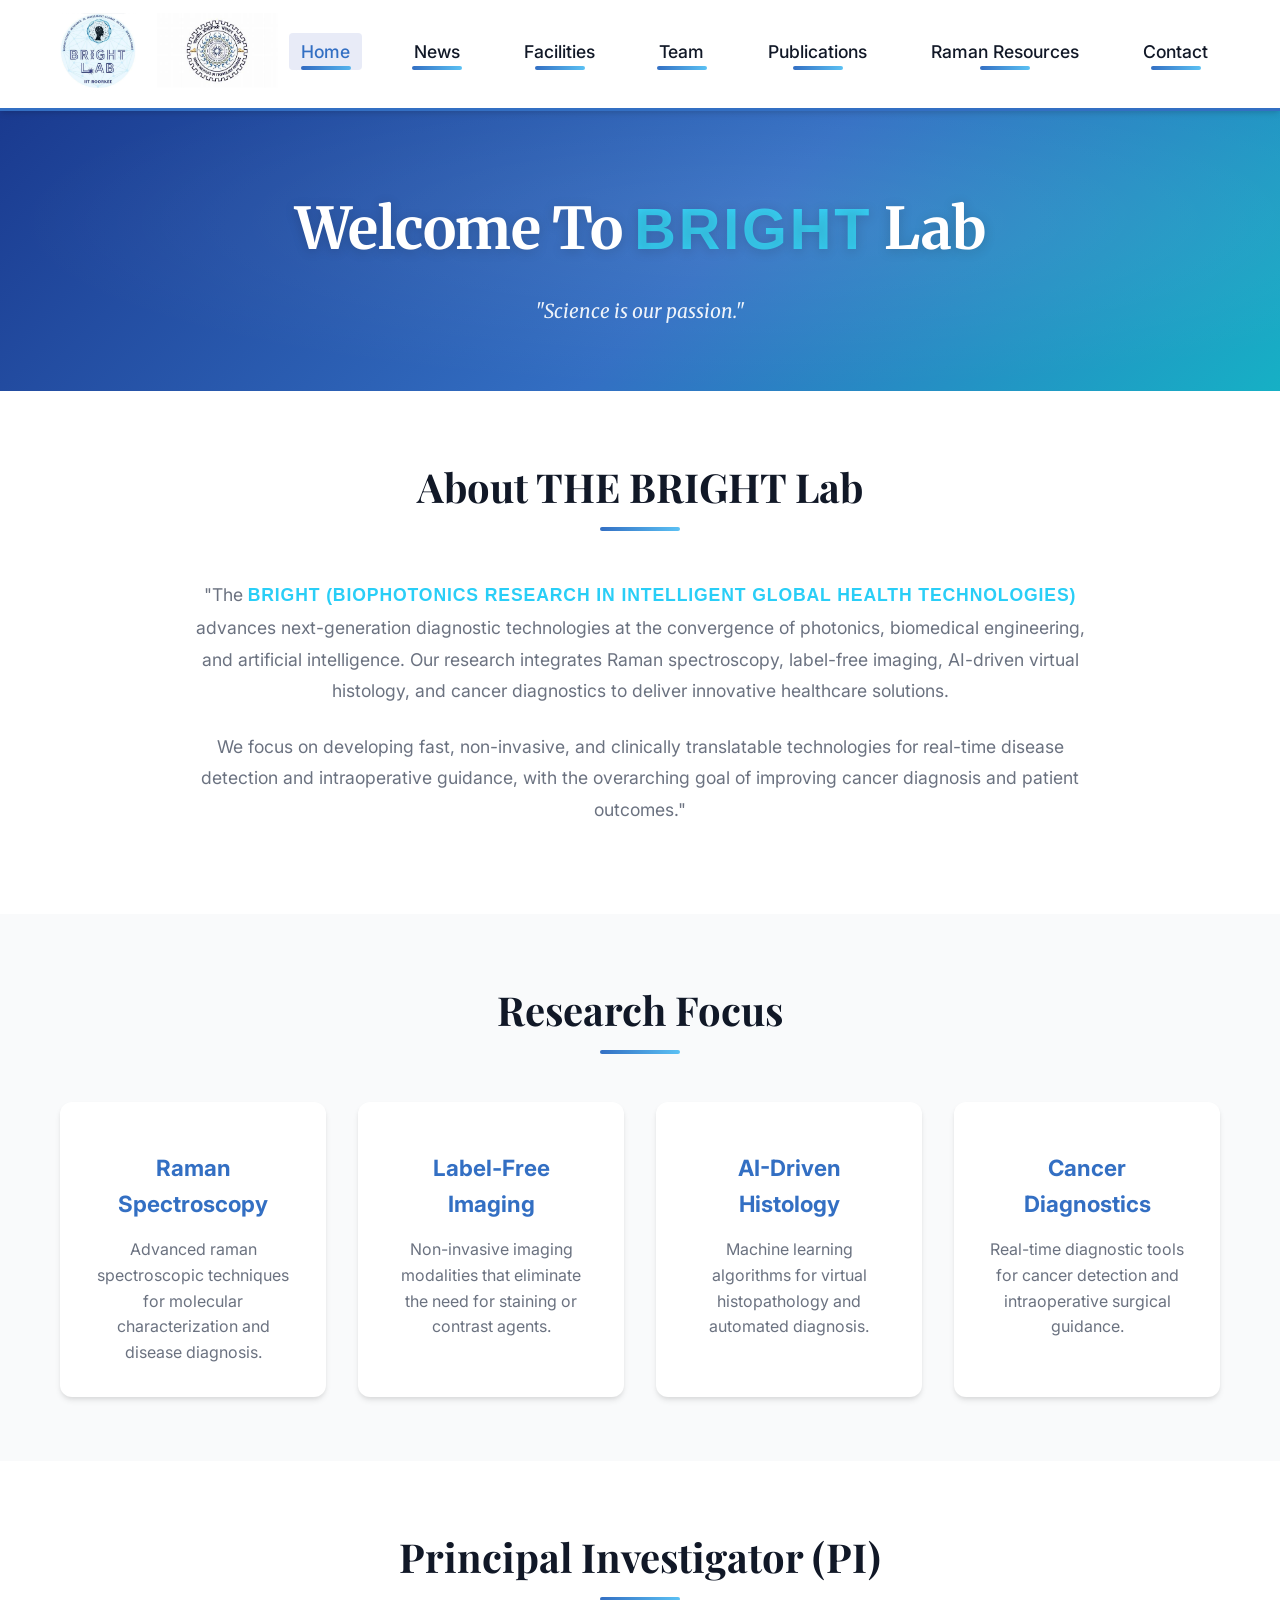
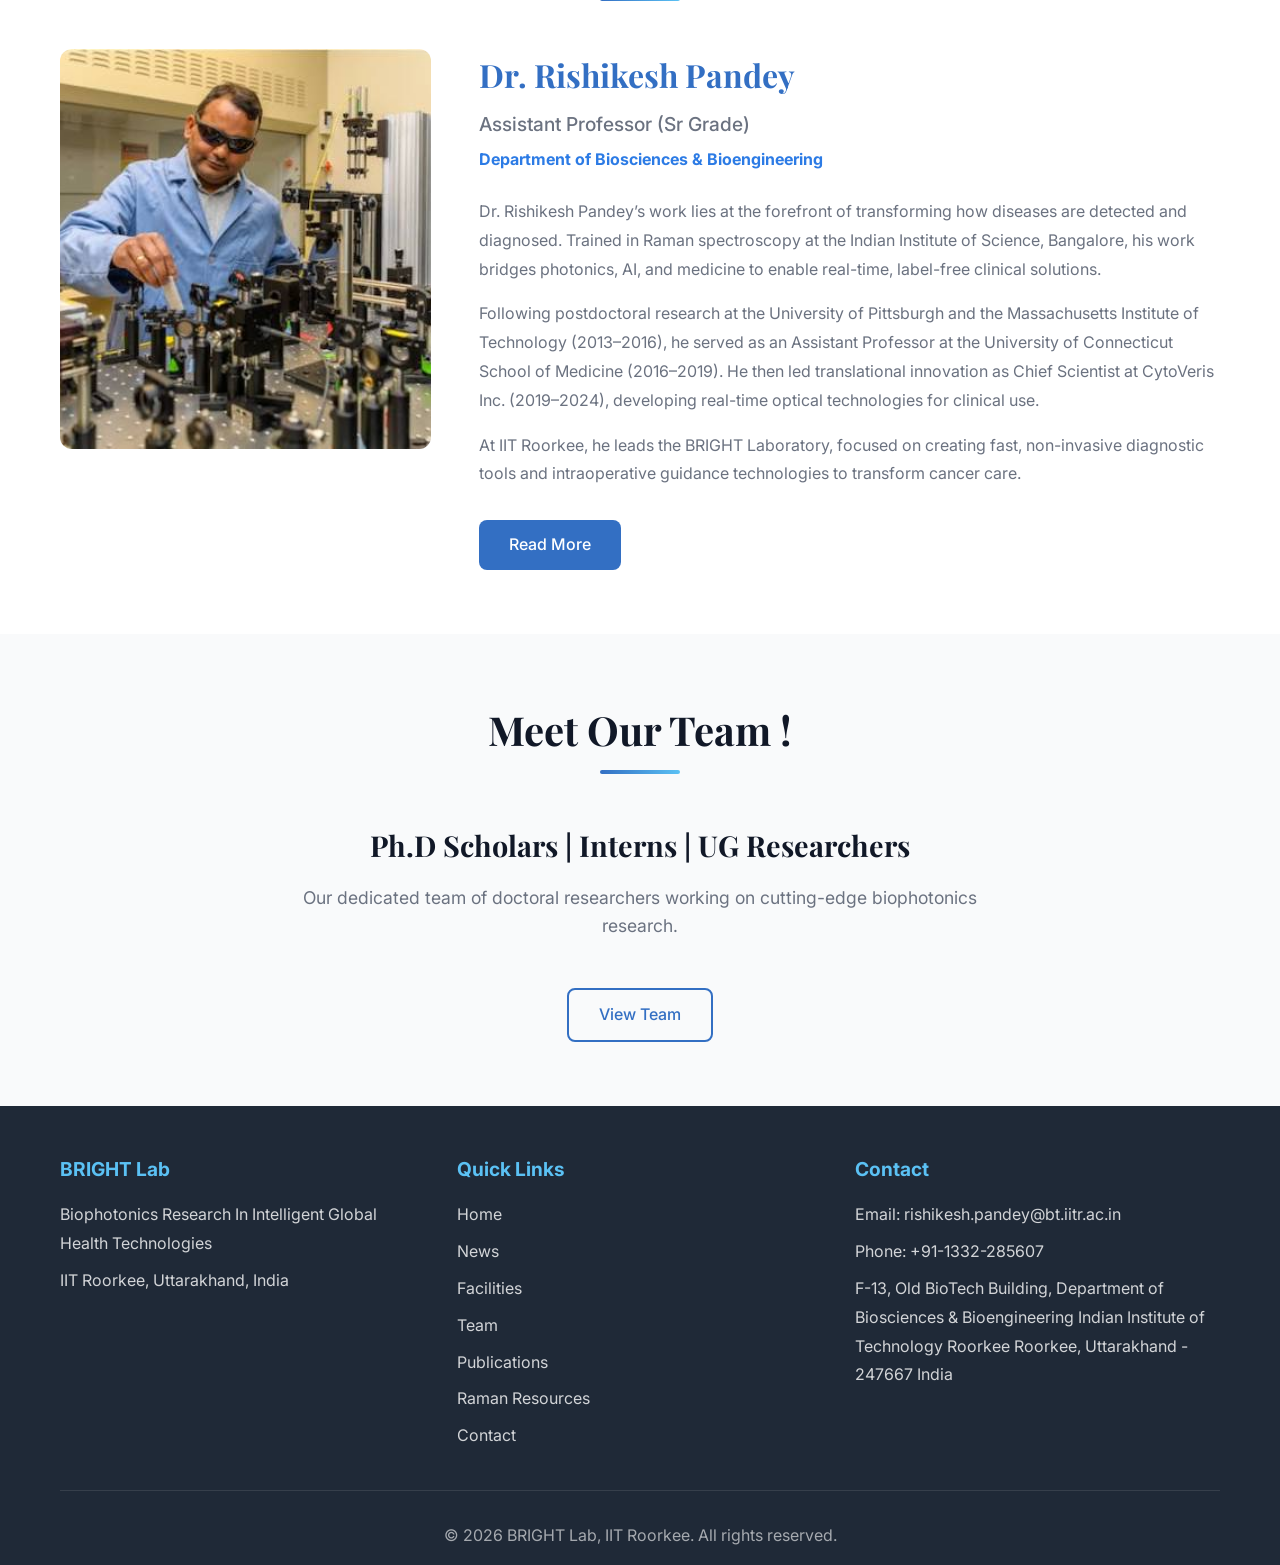
==== commit d492c040: "Let's Go BRIGHT LAB!" ====
--- a/index.html
+++ b/index.html
@@ -89,8 +89,10 @@
                 <div class="underline"></div>
             </div>
             <div class="about-content">
-                <p>The <span class="bright-text">BRIGHT (Biophotonics Research In Intelligent Global Health Technologies)</span> laboratory is dedicated to the development and clinical translation of advanced biophotonic technologies. Our research focuses on Raman spectroscopy, label-free imaging, artificial intelligence-driven virtual histology, and cancer diagnostics.</p>
-                <p>Under the leadership of Dr. Rishikesh Pandey, we work at the intersection of photonics, biomedical engineering, and artificial intelligence to develop real-time, label-free diagnostic techniques and intraoperative guidance tools in oncology.</p>
+                <p>"The <span class="bright-text">BRIGHT (Biophotonics Research In Intelligent Global Health Technologies)</span>   advances next-generation diagnostic technologies at the convergence of photonics, biomedical engineering, and artificial intelligence. Our research integrates Raman spectroscopy, label-free imaging, AI-driven virtual histology, and cancer diagnostics to deliver innovative healthcare solutions.</p>
+                <p>We focus on developing fast, non-invasive, and clinically translatable technologies for real-time disease detection and intraoperative guidance, with the overarching goal of improving cancer diagnosis and patient outcomes."
+
+</p>
             </div>
         </div>
     </section>
@@ -138,7 +140,7 @@
                 <img src="images/rishikesh2.jpeg" alt="Prof.Rishikesh Pandey" style="width: 100%; height: 400px; object-fit: cover; border-radius: 12px;">
                 <div class="pi-info">
                     <h3 class="pi-name">Dr. Rishikesh Pandey</h3>
-                    <p class="pi-title">Professor (Assistant- Sr Grade)</p>
+                    <p class="pi-title">Assistant Professor (Sr Grade)</p>
                     <p class="pi-department">
   <strong>
     <a href="https://iitr.ac.in/Departments/Biosciences%20and%20Bioengineering%20Department/" 
@@ -149,10 +151,10 @@
   </strong>
 </p>
                     <div class="pi-bio">
-                        <p>Dr. Rishikesh Pandey is currently serving as an Assistant Professor (since July 30, 2024) in the Department of Biosciences & Bioengineering at the Indian Institute of Technology Roorkee, where he leads the BRIGHT (Biophotonics Research In Intelligent Global Health Technologies) laboratory.</p>
-                        <p>His research centers on the development and clinical translation of advanced biophotonic technologies, with a focus on Raman spectroscopy, label-free imaging, artificial intelligence-driven virtual histology, and cancer diagnostics.</p>
-                        <p>Dr. Pandey obtained his Ph.D. in Raman Spectroscopy from the Indian Institute of Science and subsequently held postdoctoral positions at the University of Pittsburgh and the G. R. Harrison Spectroscopy Lab at MIT. Before joining IIT Roorkee, he served as Chief Scientist at CytoVeris Inc. (2019–2024) and as affiliate Assistant Professor at the University of Connecticut School of Medicine and Biomedical Engineering.</p>
-                        <p>With a prolific publication record and over 4000+ citations on Google Scholar (h-index =27), Dr. Pandey is internationally recognized for his contributions to translating vibrational spectroscopic techniques toward real-time, label-free diagnosis and intraoperative guidance in oncology.</p>
+                        <p>Dr. Rishikesh Pandey’s work lies at the forefront of transforming how diseases are detected and diagnosed. Trained in Raman spectroscopy at the Indian Institute of Science, Bangalore, his work bridges photonics, AI, and medicine to enable real-time, label-free clinical solutions.</p>
+                        <p>Following postdoctoral research at the University of Pittsburgh and the Massachusetts Institute of Technology (2013–2016), he served as an Assistant Professor at the University of Connecticut School of Medicine (2016–2019). He then led translational innovation as Chief Scientist at CytoVeris Inc. (2019–2024), developing real-time optical technologies for clinical use.</p>
+                        <p>At IIT Roorkee, he leads the BRIGHT Laboratory, focused on creating fast, non-invasive diagnostic tools and intraoperative guidance technologies to transform cancer care.</p>
+                        <!-- <p>With a prolific publication record and over 4000+ citations on Google Scholar (h-index =27), Dr. Pandey is internationally recognized for his contributions to translating vibrational spectroscopic techniques toward real-time, label-free diagnosis and intraoperative guidance in oncology.</p> -->
                     </div>
                     <a href="team.html" class="btn-primary">Read More</a>
                 </div>
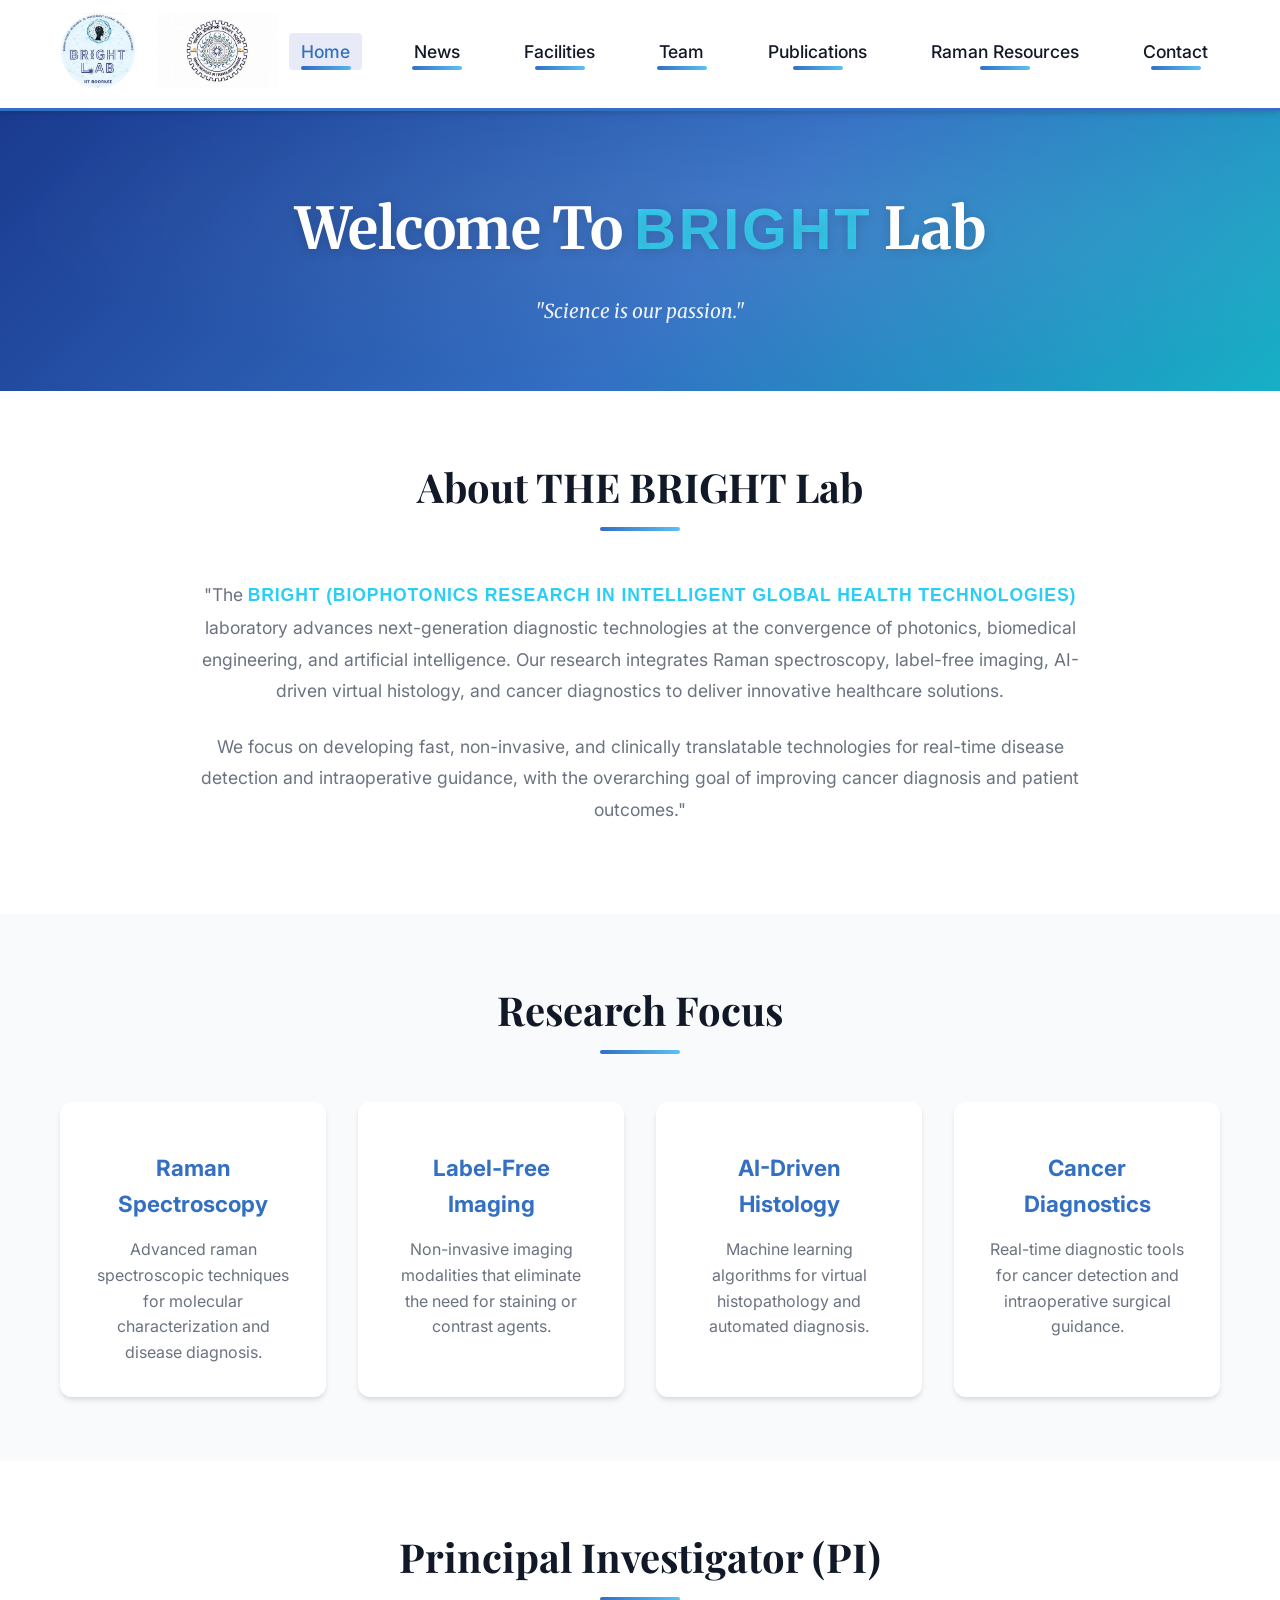
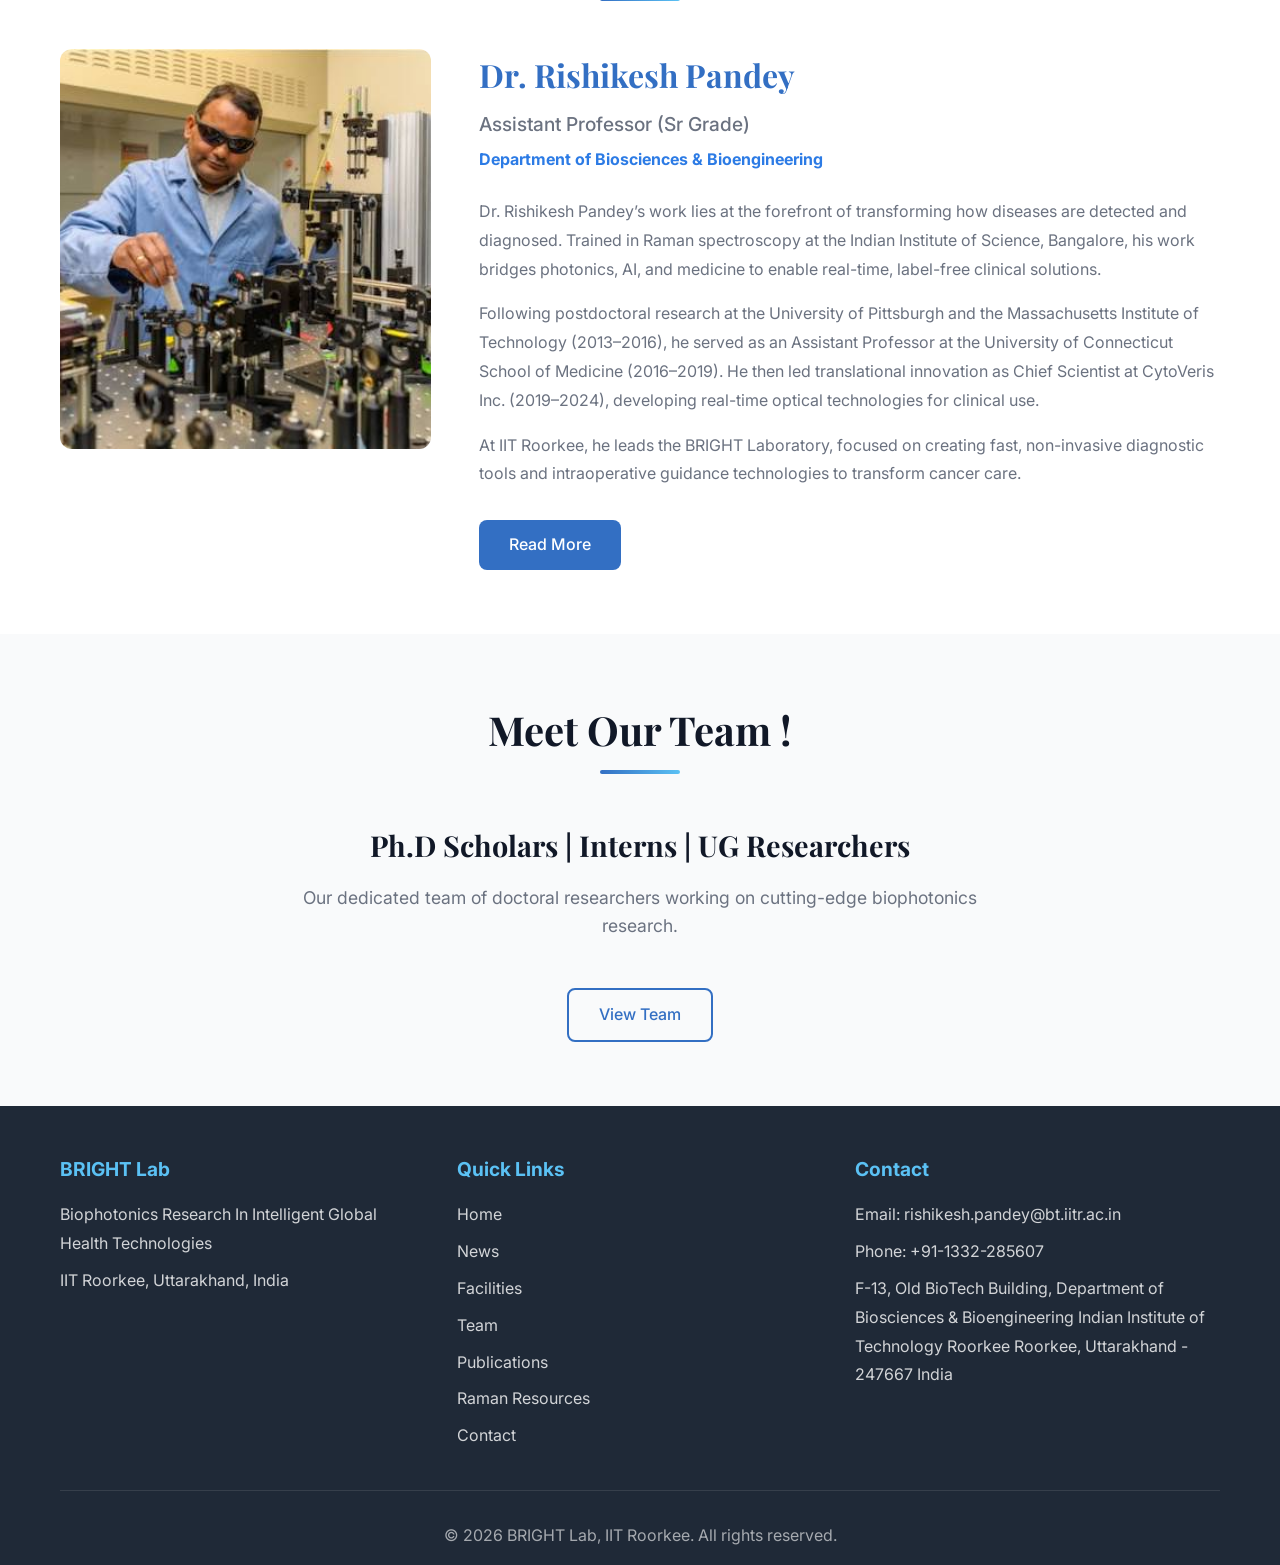
==== commit 42bf7036: "Lets Go Live!" ====
--- a/index.html
+++ b/index.html
@@ -89,7 +89,7 @@
                 <div class="underline"></div>
             </div>
             <div class="about-content">
-                <p>"The <span class="bright-text">BRIGHT (Biophotonics Research In Intelligent Global Health Technologies)</span>   advances next-generation diagnostic technologies at the convergence of photonics, biomedical engineering, and artificial intelligence. Our research integrates Raman spectroscopy, label-free imaging, AI-driven virtual histology, and cancer diagnostics to deliver innovative healthcare solutions.</p>
+                <p>"The <span class="bright-text">BRIGHT (Biophotonics Research In Intelligent Global Health Technologies)</span> laboratory advances next-generation diagnostic technologies at the convergence of photonics, biomedical engineering, and artificial intelligence. Our research integrates Raman spectroscopy, label-free imaging, AI-driven virtual histology, and cancer diagnostics to deliver innovative healthcare solutions.</p>
                 <p>We focus on developing fast, non-invasive, and clinically translatable technologies for real-time disease detection and intraoperative guidance, with the overarching goal of improving cancer diagnosis and patient outcomes."
 
 </p>
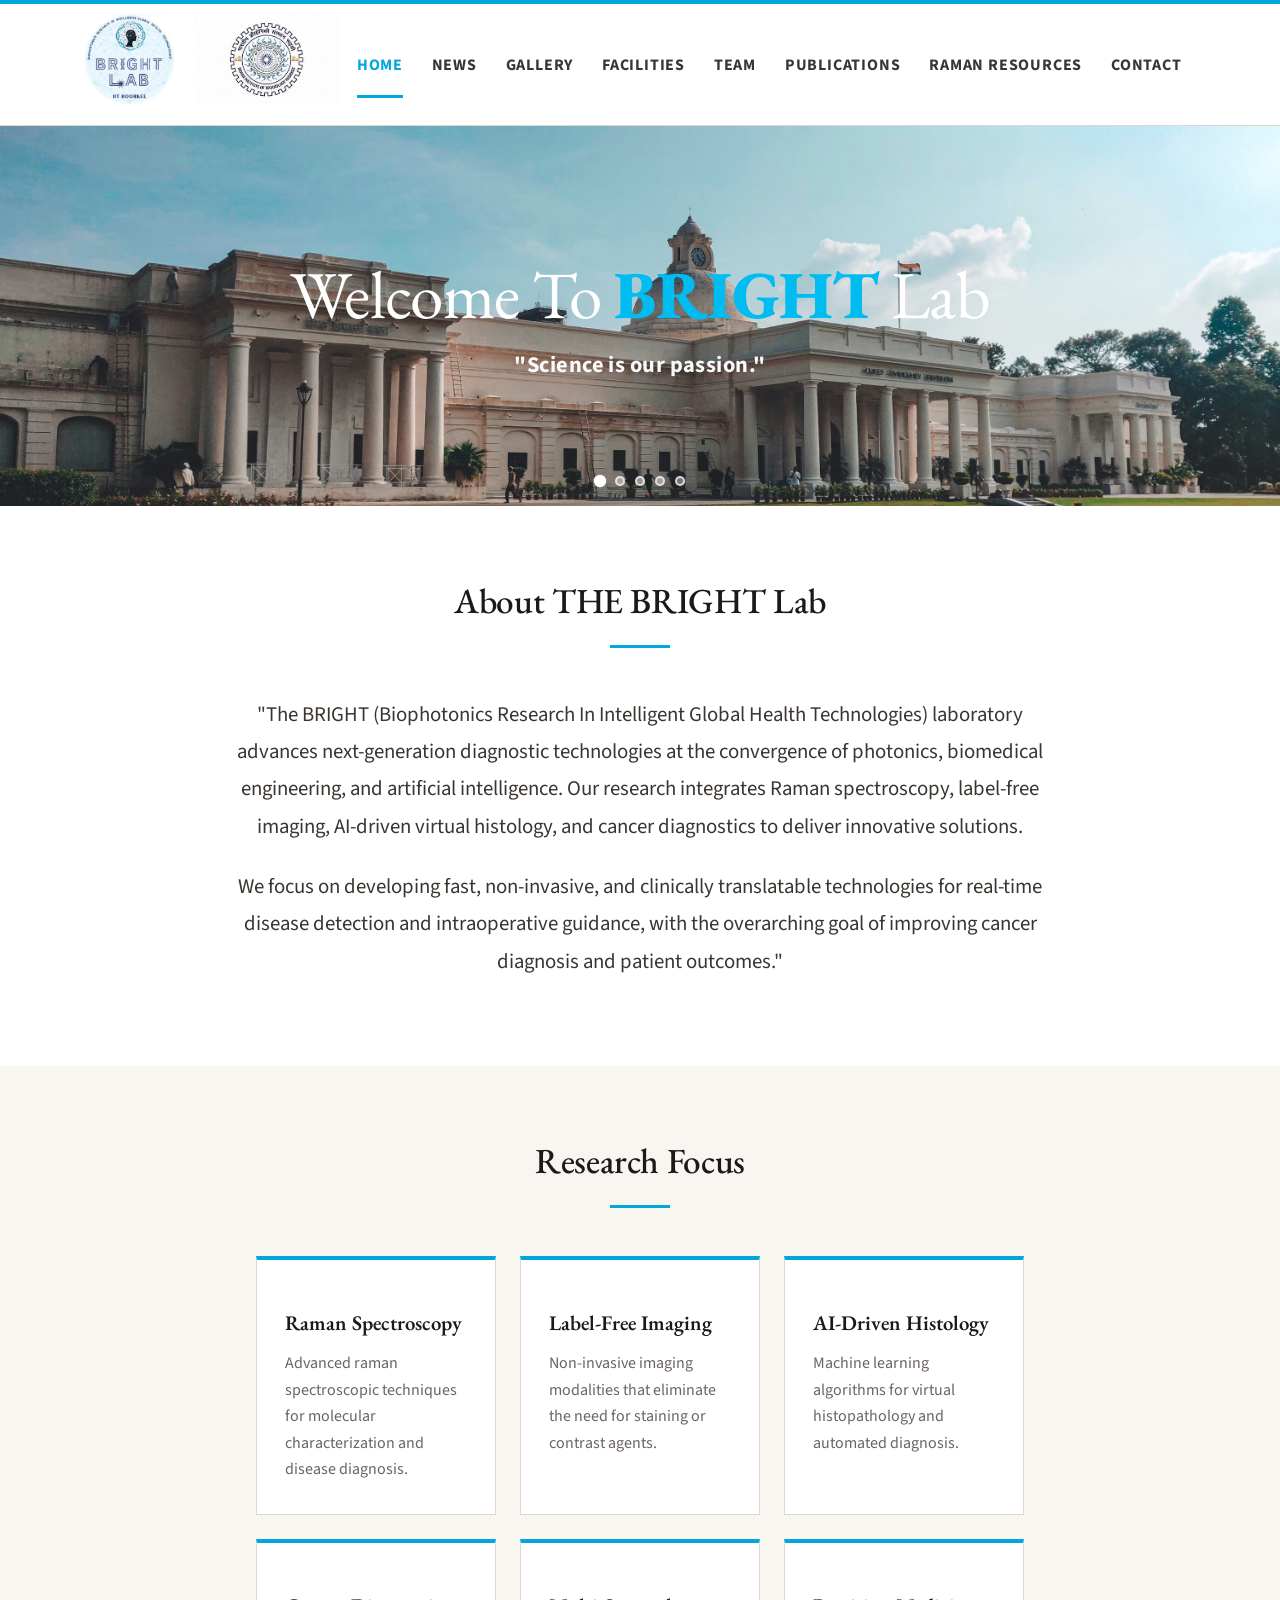
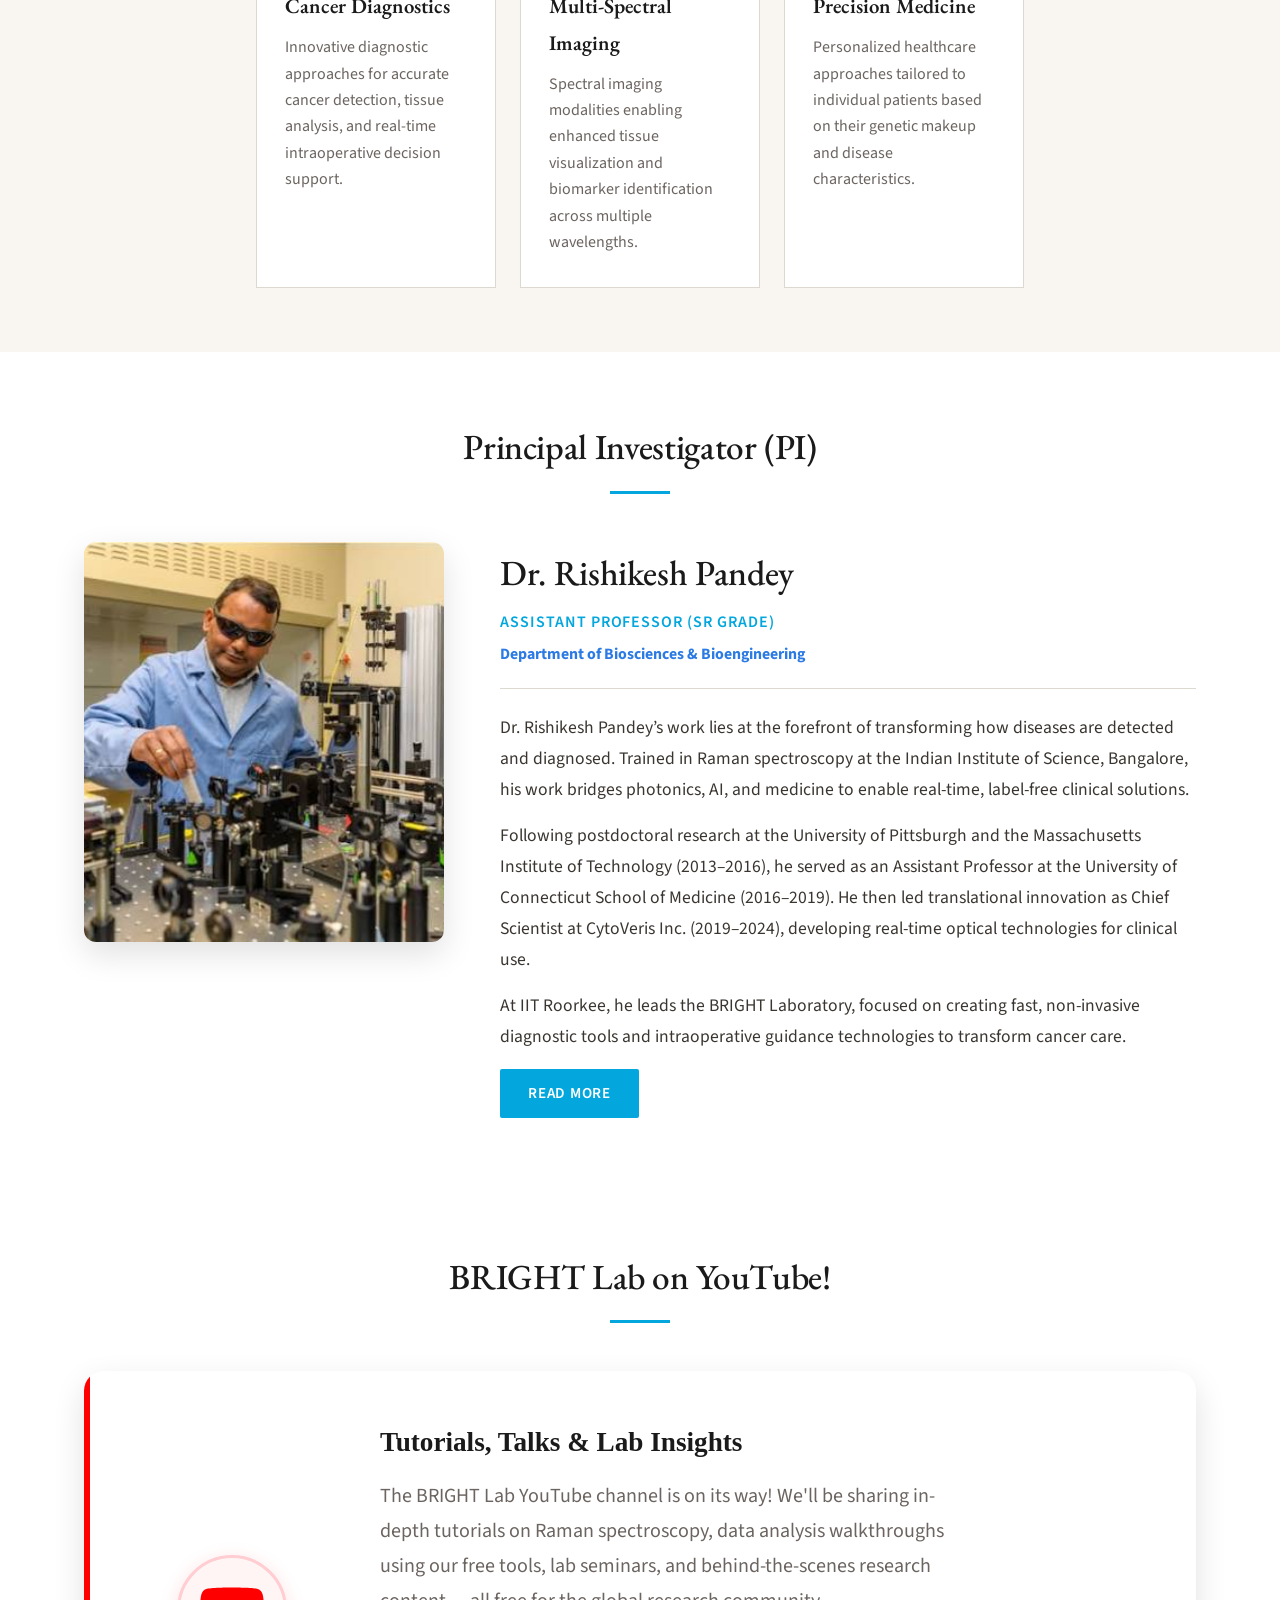
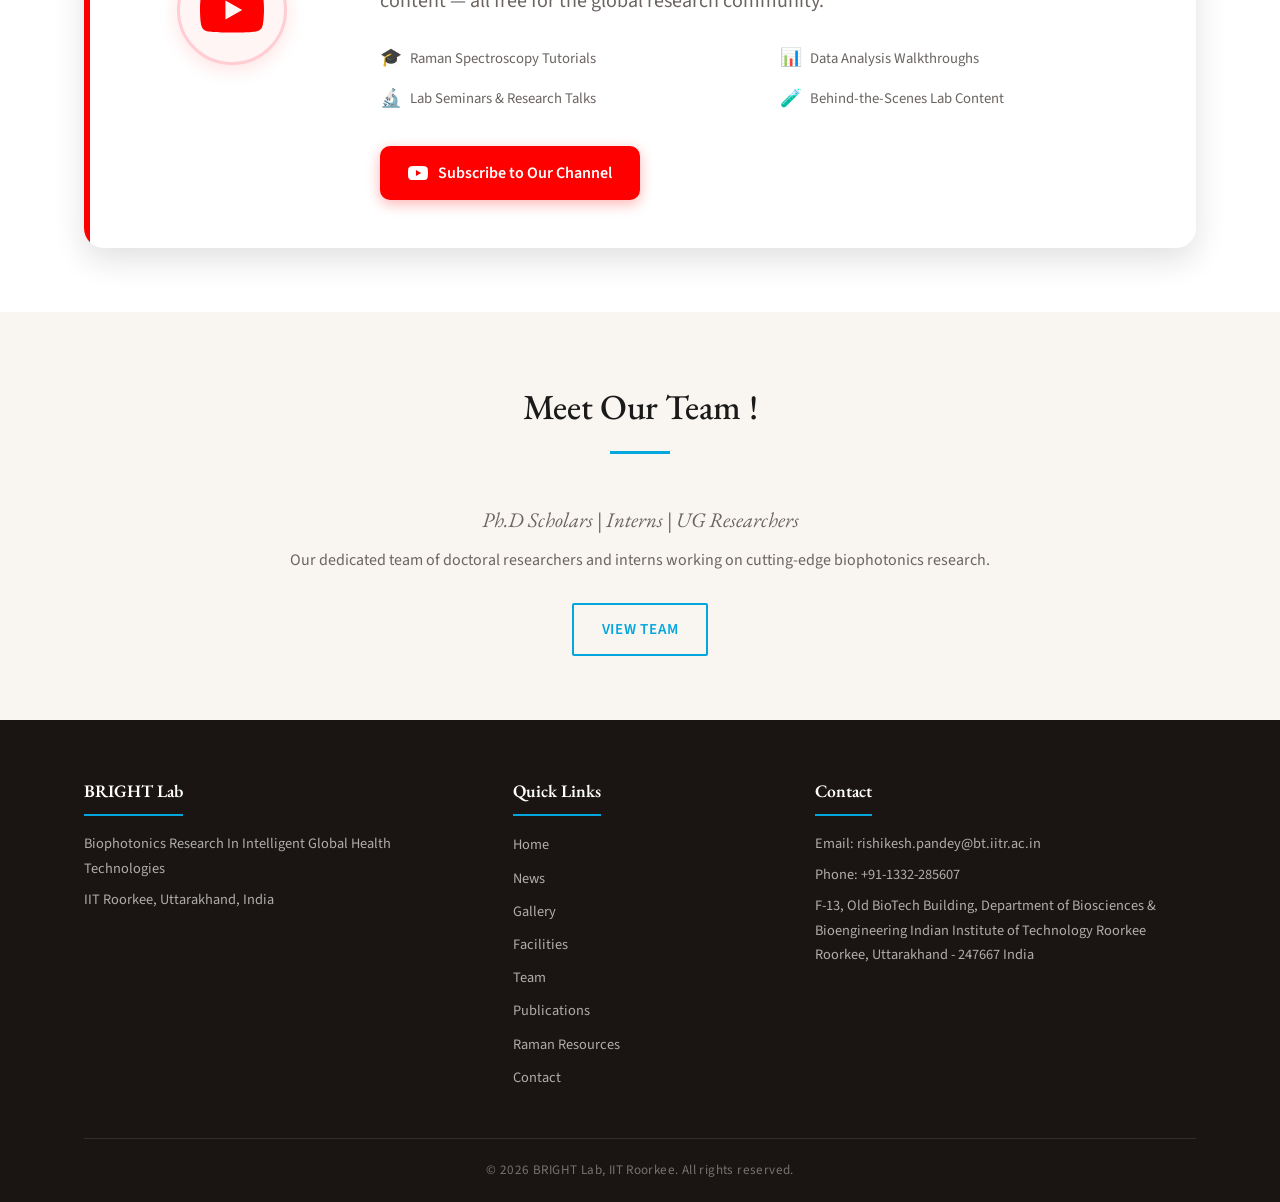
==== commit 8adfec91: "Version2.0" ====
--- a/index.html
+++ b/index.html
@@ -5,7 +5,7 @@
     <meta name="viewport" content="width=device-width, initial-scale=1.0">
     <title>BRIGHT Lab - IIT Roorkee</title>
     <link rel="stylesheet" href="styles.css">
-    <link href="https://fonts.googleapis.com/css2?family=Playfair+Display:ital,wght@0,400;0,700;1,400&family=Roboto:wght@300;400;500;700&display=swap" rel="stylesheet">
+    <link href="https://fonts.googleapis.com/css2?family=EB+Garamond:ital,wght@0,400;0,500;0,600;0,700;1,400;1,500&family=Source+Sans+3:wght@300;400;500;600;700&display=swap" rel="stylesheet">
 </head>
 <body>
     <!-- Navigation -->
@@ -24,6 +24,7 @@
                 <ul class="nav-menu" id="navMenu">
                     <li><a href="index.html" class="active">Home</a> <div class="underline2"></div></li> 
                     <li><a href="news.html">News</a> <div class="underline2"></div></li>
+                    <li><a href="Gallery.html">Gallery</a> <div class="underline2"></div></li>
                     <li><a href="facilities.html">Facilities</a> <div class="underline2"></div></li>
                     <li><a href="team.html">Team</a> <div class="underline2"></div></li>
                     <li><a href="publications.html">Publications</a> <div class="underline2"></div></li>
@@ -41,34 +42,32 @@
         </div>
     </nav>
 
-    <!-- Hero Section -->
-    <section class="hero">
-        <!-- Animated Photon Ejection Background -->
-        <svg class="photon-bg" viewBox="0 0 1200 600" preserveAspectRatio="xMidYMid slice" xmlns="http://www.w3.org/2000/svg">
-            <defs>
-                
-            </defs>
-            
-            <!-- Background stars/field -->
-            <g opacity="0.15">
-                <circle cx="500" cy="80" r="1.5" fill="#ffffff"/>
-                <circle cx="600" cy="120" r="1" fill="#ffffff"/>
-                <circle cx="550" cy="60" r="1.5" fill="#ffffff"/>
-            </g>
-            
-            <!-- LEFT SIDE: Rotating DNA Strands -->
-            
-            <!-- RIGHT SIDE: Blood Cells (RBC & WBC) Animation -->
-            
-        </svg>
-        
+    <!-- Hero Section with Slideshow -->
+    <section class="hero hero-slideshow">
+        <div class="slideshow-bg">
+            <div class="slide slide-1 slide-active"></div>
+            <div class="slide slide-2"></div>
+            <div class="slide slide-3"></div>
+            <div class="slide slide-4"></div>
+            <div class="slide slide-5"></div>
+        </div>
+        <div class="slideshow-overlay"></div>
         <div class="hero-content">
             <div class="container">
                 <h1 class="hero-title"> Welcome To <span class="bright-text">BRIGHT</span> Lab </h1>
                 <p class="hero-subtitle">"Science is our passion."</p>
             </div>
         </div>
-    </section>
+        <div class="slide-indicators">
+            <span class="dot dot-active" onclick="goToSlide(0)"></span>
+            <span class="dot" onclick="goToSlide(1)"></span>
+            <span class="dot" onclick="goToSlide(2)"></span>
+            <span class="dot" onclick="goToSlide(3)"></span>
+            <span class="dot" onclick="goToSlide(4)"></span>
+        </div>
+    </section>
+
+    
 
     <!-- Featured Research Image -->
     <!-- <section class="featured-section">
@@ -89,13 +88,16 @@
                 <div class="underline"></div>
             </div>
             <div class="about-content">
-                <p>"The <span class="bright-text">BRIGHT (Biophotonics Research In Intelligent Global Health Technologies)</span> laboratory advances next-generation diagnostic technologies at the convergence of photonics, biomedical engineering, and artificial intelligence. Our research integrates Raman spectroscopy, label-free imaging, AI-driven virtual histology, and cancer diagnostics to deliver innovative healthcare solutions.</p>
+                <p>"The <span class="bright-text">BRIGHT (Biophotonics Research In Intelligent Global Health Technologies)</span> laboratory advances next-generation diagnostic technologies at the convergence of photonics, biomedical engineering, and artificial intelligence. Our research integrates Raman spectroscopy, label-free imaging, AI-driven virtual histology, and cancer diagnostics to deliver innovative solutions.</p>
                 <p>We focus on developing fast, non-invasive, and clinically translatable technologies for real-time disease detection and intraoperative guidance, with the overarching goal of improving cancer diagnosis and patient outcomes."
 
 </p>
             </div>
         </div>
     </section>
+
+
+
 
     <!-- Research Areas -->
     <section class="research-areas">
@@ -123,7 +125,17 @@
                 <div class="research-card">
                     <div class="card-icon"></div>
                     <h3>Cancer Diagnostics</h3>
-                    <p>Real-time diagnostic tools for cancer detection and intraoperative surgical guidance.</p>
+                    <p>Innovative diagnostic approaches for accurate cancer detection, tissue analysis, and real-time intraoperative decision support.</p>
+                </div>
+                <div class="research-card">
+                    <div class="card-icon"></div>
+                    <h3>Multi-Spectral Imaging</h3>
+                    <p>Spectral imaging modalities enabling enhanced tissue visualization and biomarker identification across multiple wavelengths.</p>
+                </div>
+                <div class="research-card">
+                    <div class="card-icon"></div>
+                    <h3>Precision Medicine</h3>
+                    <p>Personalized healthcare approaches tailored to individual patients based on their genetic makeup and disease characteristics.</p>
                 </div>
             </div>
         </div>
@@ -162,6 +174,55 @@
         </div>
     </section>
 
+     <!-- YouTube Channel Section -->
+    <section class="yt-section">
+        <div class="container">
+            <div class="section-header">
+                <h2>BRIGHT Lab on YouTube!</h2>
+                <div class="underline"></div>
+            </div>
+            <div class="yt-card">
+                <div class="yt-left">
+                    <div class="yt-icon-wrap">
+                        <svg xmlns="http://www.w3.org/2000/svg" viewBox="0 0 24 24" fill="#FF0000" width="64" height="64">
+                            <path d="M23.498 6.186a3.016 3.016 0 0 0-2.122-2.136C19.505 3.545 12 3.545 12 3.545s-7.505 0-9.377.505A3.017 3.017 0 0 0 .502 6.186C0 8.07 0 12 0 12s0 3.93.502 5.814a3.016 3.016 0 0 0 2.122 2.136c1.871.505 9.376.505 9.376.505s7.505 0 9.377-.505a3.015 3.015 0 0 0 2.122-2.136C24 15.93 24 12 24 12s0-3.93-.502-5.814zM9.545 15.568V8.432L15.818 12l-6.273 3.568z"/>
+                        </svg>
+                    </div>
+                    <!-- <div class="yt-badge"></div> -->
+                </div>
+                <div class="yt-right">
+                    <h3>Tutorials, Talks & Lab Insights</h3>
+                    <p>The BRIGHT Lab YouTube channel is on its way! We'll be sharing in-depth tutorials on Raman spectroscopy, data analysis walkthroughs using our free tools, lab seminars, and behind-the-scenes research content — all free for the global research community.</p>
+                    <div class="yt-features">
+                        <div class="yt-feature-item">
+                            <span class="yt-feature-icon">🎓</span>
+                            <span>Raman Spectroscopy Tutorials</span>
+                        </div>
+                        <div class="yt-feature-item">
+                            <span class="yt-feature-icon">📊</span>
+                            <span>Data Analysis Walkthroughs</span>
+                        </div>
+                        <div class="yt-feature-item">
+                            <span class="yt-feature-icon">🔬</span>
+                            <span>Lab Seminars & Research Talks</span>
+                        </div>
+                        <div class="yt-feature-item">
+                            <span class="yt-feature-icon">🧪</span>
+                            <span>Behind-the-Scenes Lab Content</span>
+                        </div>
+                    </div>
+                    <a href="https://youtube.com/@brightlab-z5m?si=JOJCGS4BCB8So9l1" target="_blank" class="yt-subscribe-btn">
+                        <svg xmlns="http://www.w3.org/2000/svg" viewBox="0 0 24 24" fill="currentColor" width="20" height="20" style="flex-shrink:0;">
+                            <path d="M23.498 6.186a3.016 3.016 0 0 0-2.122-2.136C19.505 3.545 12 3.545 12 3.545s-7.505 0-9.377.505A3.017 3.017 0 0 0 .502 6.186C0 8.07 0 12 0 12s0 3.93.502 5.814a3.016 3.016 0 0 0 2.122 2.136c1.871.505 9.376.505 9.376.505s7.505 0 9.377-.505a3.015 3.015 0 0 0 2.122-2.136C24 15.93 24 12 24 12s0-3.93-.502-5.814zM9.545 15.568V8.432L15.818 12l-6.273 3.568z"/>
+                        </svg>
+                        Subscribe to Our Channel
+                    </a>
+                </div>
+            </div>
+        </div>
+    </section>
+
+
     <!-- Team Preview -->
     <section class="team-preview">
         <div class="container">
@@ -170,7 +231,7 @@
                 <div class="underline"></div>
             </div>
             <h3 class="team-category">Ph.D Scholars | Interns | UG Researchers</h3>
-            <p class="team-description">Our dedicated team of doctoral researchers working on cutting-edge biophotonics research.</p>
+            <p class="team-description">Our dedicated team of doctoral researchers and interns working on cutting-edge biophotonics research.</p>
             <a href="team.html" class="btn-secondary">View Team</a>
         </div>
     </section>
@@ -192,6 +253,7 @@
                     <ul>
                         <li><a href="index.html">Home</a></li>
                         <li><a href="news.html">News</a></li>
+                        <li><a href="Gallery.html">Gallery</a></li>
                         <li><a href="facilities.html">Facilities</a></li>
                         <li><a href="team.html">Team</a></li>
                         <li><a href="publications.html">Publications</a></li>
@@ -218,5 +280,19 @@
     </footer>
 
     <script src="script.js"></script>
+    <script>
+        let currentSlide = 0;
+        const slides = document.querySelectorAll('.slideshow-bg .slide');
+        const dots = document.querySelectorAll('.slide-indicators .dot');
+        function goToSlide(n) {
+            slides[currentSlide].classList.remove('slide-active');
+            dots[currentSlide].classList.remove('dot-active');
+            currentSlide = n;
+            slides[currentSlide].classList.add('slide-active');
+            dots[currentSlide].classList.add('dot-active');
+        }
+        slides[0].classList.add('slide-active');
+        setInterval(() => goToSlide((currentSlide + 1) % slides.length), 5000);
+    </script>
 </body>
 </html>
--- a/styles.css
+++ b/styles.css
@@ -1,7 +1,8 @@
 /* ==================== 
-   Global Styles 
-   ==================== */
-@import url('https://fonts.googleapis.com/css2?family=Inter:wght@300;400;500;600;700&family=Merriweather:wght@300;400;700&display=swap');
+   BRIGHT Lab — Harvard-Inspired Design System
+   ==================== */
+
+@import url('https://fonts.googleapis.com/css2?family=EB+Garamond:ital,wght@0,400;0,500;0,600;0,700;1,400;1,500&family=Source+Sans+3:wght@300;400;500;600;700&display=swap');
 
 * {
     margin: 0;
@@ -10,45 +11,94 @@
 }
 
 :root {
-    --primary-color: #336fc3;
-    --secondary-color: rgb(22, 176, 197);
-    --accent-color: #5bc1f4;
-    --dark-bg: #1f2937;
-    --light-bg: #f9fafb;
-    --text-dark: #111827;
-    --text-light: #6b7280;
-    --white: #ffffff;
-    --border-color: #e5e7eb;
-    --shadow: 0 4px 6px -1px rgba(0, 0, 0, 0.1), 0 2px 4px -1px rgba(0, 0, 0, 0.06);
-    --shadow-lg: 0 10px 15px -3px rgba(0, 0, 0, 0.1), 0 4px 6px -2px rgba(0, 0, 0, 0.05);
-}
+    /* Harvard-inspired palette */
+    --crimson:       #03a7dd;
+    --crimson-dark:  #0088f0;
+    --crimson-light: #0092e6;
+    --gold:          #C9A84C;
+    --gold-light:    #00bcf0;
+
+    /* Neutrals */
+    --white:         #FFFFFF;
+    --off-white:     #F9F6F1;
+    --light-bg:      #F4F1EC;
+    --border-light:  #DDD8D0;
+    --border:        #C8C2B8;
+    --text-dark:     #1A1A1A;
+    --text-body:     #3A3530;
+    --text-light:    #6B6460;
+    --text-muted:    #9A948E;
+
+    /* Shadows */
+    --shadow-sm:  0 1px 3px rgba(0,0,0,0.08);
+    --shadow:     0 4px 12px rgba(0,0,0,0.10);
+    --shadow-lg:  0 12px 32px rgba(0,0,0,0.12);
+
+    /* Typography scale */
+    --font-serif: 'EB Garamond', Georgia, serif;
+    --font-sans:  'Source Sans 3', system-ui, sans-serif;
+}
+
+html { scroll-behavior: smooth; }
 
 body {
-    font-family: 'Inter', system-ui, -apple-system, BlinkMacSystemFont, 'Segoe UI', sans-serif;
-    line-height: 1.6;
+    font-family: var(--font-sans);
+    font-size: 20px;
+    line-height: 1.75;
+    color: var(--text-body);
+    background-color: var(--white);
+}
+
+/* ==================== 
+   UTILITY
+   ==================== */
+.container {
+    max-width: 1160px;
+    margin: 0 auto;
+    padding: 0 24px;
+}
+
+.section-header {
+    text-align: center;
+    margin-bottom: 3rem;
+}
+
+.section-header h2 {
+    font-family: var(--font-serif);
+    font-size: 2.2rem;
+    font-weight: 500;
     color: var(--text-dark);
-    background-color: var(--white);
-}
-
-.container {
-    max-width: 1200px;
-    margin: 0 auto;
-    padding: 0 20px;
+    margin-bottom: 0.6rem;
+    letter-spacing: -0.01em;
+}
+
+/* Harvard-style thick rule */
+.underline {
+    width: 60px;
+    height: 3px;
+    background: var(--crimson);
+    margin: 0.8rem auto 0;
 }
 
 /* ==================== 
-   Navigation 
+   NAVIGATION
    ==================== */
 .navbar {
     background-color: var(--white);
-    box-shadow: var(--shadow);
+    border-bottom: 1px solid var(--border-light);
     position: sticky;
     top: 0;
     z-index: 1000;
-    border-bottom: 3px solid var(--primary-color);
-}
-
-/* Needed so absolute-positioned mobile dropdown anchors to the navbar */
+}
+
+/* Thin crimson stripe at top — Harvard style */
+.navbar::before {
+    content: '';
+    display: block;
+    height: 4px;
+    background: var(--crimson);
+}
+
 .navbar .container {
     position: relative;
 }
@@ -57,67 +107,90 @@
     display: flex;
     justify-content: space-between;
     align-items: center;
-    padding: 0.8rem 0;
-    position: relative; /* anchor for absolute dropdown */
+    padding: 0.6rem 0;
 }
 
 .logo-section {
     display: flex;
     align-items: center;
-    gap: 20px;
-}
-
-/* Base logo height — controlled purely by CSS */
+    gap: 18px;
+}
+
 .logo-section img {
-    height: 75px;
-}
-
-.logo-placeholder,
-.iit-logo-placeholder {
-    font-weight: 700;
-    font-size: 1.4rem;
-    color: var(--primary-color);
-    padding: 10px 15px;
-    border: 2px solid var(--primary-color);
-    border-radius: 8px;
-}
-
-.iit-logo-placeholder {
-    font-size: 1.1rem;
-    background-color: var(--primary-color);
-    color: var(--white);
+    height: 90px;
+    max-height: 90px;
+    object-fit: contain;
 }
 
 .nav-menu {
     display: flex;
-    flex-wrap: nowrap;
     list-style: none;
-    gap: 2.5rem;
+    gap: 0;
     align-items: center;
 }
 
+.nav-menu li {
+    position: relative;
+}
+
 .nav-menu a {
+    display: block;
     text-decoration: none;
-    color: var(--text-dark);
-    font-weight: 500;
-    font-size: 1.1rem;
-    transition: color 0.3s ease;
-    padding: 8px 12px;
-    border-radius: 4px;
+    color: var(--text-body);
+    font-family: var(--font-sans);
+    font-weight: 700;
+    font-size: 1rem;
+    letter-spacing: 0.05em;
+    text-transform: uppercase;
+    padding: 1.2rem 0.9rem;
+    transition: color 0.2s ease;
     white-space: nowrap;
 }
 
-.nav-menu a:hover,
+.nav-menu a:hover {
+    color: var(--crimson);
+}
+
 .nav-menu a.active {
-    color: var(--primary-color);
-    background-color: rgba(30, 64, 175, 0.1);
-}
+    color: var(--crimson);
+}
+
+.nav-menu a.active::after,
+.nav-menu a:hover::after {
+    content: '';
+    position: absolute;
+    bottom: 0;
+    left: 0.9rem;
+    right: 0.9rem;
+    height: 3px;
+    background: var(--crimson);
+}
+
+.nav-menu li a::after {
+    content: '';
+    position: absolute;
+    bottom: 0;
+    left: 0.9rem;
+    right: 0.9rem;
+    height: 3px;
+    background: var(--crimson);
+    transform: scaleX(0);
+    transition: transform 0.2s ease;
+}
+
+.nav-menu a:hover::after,
+.nav-menu a.active::after {
+    transform: scaleX(1);
+}
+
+/* Hide the old underline2 divs */
+.underline2 { display: none; }
 
 .hamburger {
     display: none;
     flex-direction: column;
     cursor: pointer;
-    gap: 4px;
+    gap: 5px;
     z-index: 9999;
     padding: 8px;
     background: transparent;
@@ -125,872 +198,455 @@
 }
 
 .hamburger span {
-    width: 30px;
-    height: 4px;
-    background-color: var(--primary-color);
+    width: 26px;
+    height: 2px;
+    background-color: var(--text-dark);
     transition: 0.3s ease;
     display: block;
     transform-origin: center;
 }
 
-.hamburger.active span:nth-child(1) {
-    transform: rotate(45deg) translate(8px, 8px);
-}
-
-.hamburger.active span:nth-child(2) {
-    opacity: 0;
-}
-
-.hamburger.active span:nth-child(3) {
-    transform: rotate(-45deg) translate(7px, -7px);
-}
+.hamburger.active span:nth-child(1) { transform: rotate(45deg) translate(5px, 7px); }
+.hamburger.active span:nth-child(2) { opacity: 0; }
+.hamburger.active span:nth-child(3) { transform: rotate(-45deg) translate(4px, -6px); }
 
 /* ==================== 
-   Hero Section 
+   HERO / PAGE HEADER
    ==================== */
 .hero {
-    background: linear-gradient(135deg, #1a3a8f 0%, var(--primary-color) 55%, var(--secondary-color) 100%);
+    background-color: var(--crimson-dark);
+    background-image: 
+        linear-gradient(135deg, #003e6b 0%, var(--crimson-dark) 45%, #1c6ca5 100%);
     color: var(--white);
-    padding: 2rem 0 1.5rem;
+    padding: 3.5rem 0 3rem;
     text-align: center;
     position: relative;
     overflow: hidden;
-    min-height: 280px;
+    min-height: 220px;
     display: flex;
     align-items: center;
     justify-content: center;
 }
 
-.photon-bg {
-    position: absolute;
-    top: 0;
-    left: 0;
-    width: 100%;
-    height: 100%;
-    z-index: 1;
-}
-
-.hero-content {
-    position: relative;
-    z-index: 2;
-}
-
-.hero::before {
+/* Subtle texture overlay */
+.hero::after {
     content: '';
     position: absolute;
     inset: 0;
-    background: radial-gradient(ellipse at 60% 40%, rgba(255,255,255,0.08) 0%, transparent 70%);
+    background-image: url("data:image/svg+xml,%3Csvg width='60' height='60' viewBox='0 0 60 60' xmlns='http://www.w3.org/2000/svg'%3E%3Cg fill='none' fill-rule='evenodd'%3E%3Cg fill='%23ffffff' fill-opacity='0.02'%3E%3Cpath d='M36 34v-4h-2v4h-4v2h4v4h2v-4h4v-2h-4zm0-30V0h-2v4h-4v2h4v4h2V6h4V4h-4zM6 34v-4H4v4H0v2h4v4h2v-4h4v-2H6zM6 4V0H4v4H0v2h4v4h2V6h4V4H6z'/%3E%3C/g%3E%3C/g%3E%3C/svg%3E");
     pointer-events: none;
-    z-index: 3;
-}
-
-/* Light ray animations - 60 degree angle - LOOPING */
-.ray {
-    /* animation: rayFall 2.2s ease-in infinite; */
-}
-
-.ray-1 {
-    /* animation-delay: 0s; */
-}
-
-.ray-2 {
-    /* animation-delay: 0.2s; */
-}
-
-.ray-3 {
-    /* animation-delay: 0.4s; */
-}
-
-.ray-4 {
-    /* animation-delay: 0.6s; */
-}
-
-.ray-5 {
-    /* animation-delay: 0.8s; */
-}
-
-@keyframes rayFall {
-    0%, 100% {
-        opacity: 0.9;
-    }
-    10%, 20% {
-        opacity: 0.6;
-    }
-    30%, 45% {
-        opacity: 1;
-    }
-    50%, 60% {
-        opacity: 0.7;
-    }
-    70%, 85% {
-        opacity: 1;
-    }
-    90% {
-        opacity: 0.65;
-    }
-}
-
-/* Reflected ray animations - bounce back after hitting surface */
-.reflected-ray {
-    /* animation: rayReflect 2.2s ease-out infinite; */
-}
-
-.reflected-ray-1 {
-    /* animation-delay: 0s; */
-}
-
-.reflected-ray-2 {
-    /* animation-delay: 0.2s; */
-}
-
-.reflected-ray-3 {
-    /* animation-delay: 0.4s; */
-}
-
-.reflected-ray-4 {
-    /* animation-delay: 0.6s; */
-}
-
-.reflected-ray-5 {
-    /* animation-delay: 0.8s; */
-}
-
-@keyframes rayReflect {
-    0%, 100% {
-        opacity: 0.9;
-        stroke-dashoffset: 0;
-    }
-    15%, 25% {
-        opacity: 0.6;
-        stroke-dashoffset: 300;
-    }
-    35%, 50% {
-        opacity: 1;
-        stroke-dashoffset: 620;
-    }
-    60%, 70% {
-        opacity: 0.7;
-        stroke-dashoffset: 200;
-    }
-    80%, 95% {
-        opacity: 1;
-        stroke-dashoffset: 0;
-    }
-}
-
-/* Photon ejection animations - RANDOM DIRECTIONS */
-.photon-1a, .photon-1b {
-    /* animation: ejectPhotonUpRight 1.8s ease-out infinite; */
-}
-
-.photon-2a, .photon-2b {
-    /* animation: ejectPhotonUp 1.8s ease-out infinite; */
-}
-
-.photon-3a, .photon-3b {
-    /* animation: ejectPhotonUpLeft 1.8s ease-out infinite; */
-}
-
-.photon-4a, .photon-4b {
-    /* animation: ejectPhotonRight 1.8s ease-out infinite; */
-}
-
-.photon-5a, .photon-5b {
-    /* animation: ejectPhotonDownRight 1.8s ease-out infinite; */
-}
-
-.photon-6a, .photon-6b {
-    /* animation: ejectPhotonDown 1.8s ease-out infinite; */
-}
-
-.photon-7a, .photon-7b {
-    /* animation: ejectPhotonDownLeft 1.8s ease-out infinite; */
-}
-
-.photon-8a, .photon-8b {
-    /* animation: ejectPhotonLeft 1.8s ease-out infinite; */
-}
-
-.photon-9a, .photon-9b {
-    /* animation: ejectPhotonUpRight 1.8s ease-out infinite; */
-}
-
-/* Opposite direction animations - also random */
-.photon-1c, .photon-1d {
-    /* animation: ejectPhotonDown 1.8s ease-out infinite; */
-}
-
-.photon-2c, .photon-2d {
-    /* animation: ejectPhotonDownRight 1.8s ease-out infinite; */
-}
-
-.photon-4c, .photon-4d {
-    /* animation: ejectPhotonDownLeft 1.8s ease-out infinite; */
-}
-
-.photon-5c, .photon-5d {
-    /* animation: ejectPhotonLeft 1.8s ease-out infinite; */
-}
-
-.photon-7c, .photon-7d {
-    /* animation: ejectPhotonUpLeft 1.8s ease-out infinite; */
-}
-
-.photon-8c, .photon-8d {
-    /* animation: ejectPhotonUpRight 1.8s ease-out infinite; */
-}
-
-/* Random direction animations - ALL 8 DIRECTIONS */
-@keyframes ejectPhotonUpRight {
-    0% {
-        opacity: 1;
-        transform: translate(0, 0) scale(1);
-    }
-    100% {
-        opacity: 0;
-        transform: translate(240px, -240px) scale(0.3);
-    }
-}
-
-@keyframes ejectPhotonUp {
-    0% {
-        opacity: 1;
-        transform: translate(0, 0) scale(1);
-    }
-    100% {
-        opacity: 0;
-        transform: translate(0, -240px) scale(0.3);
-    }
-}
-
-@keyframes ejectPhotonUpLeft {
-    0% {
-        opacity: 1;
-        transform: translate(0, 0) scale(1);
-    }
-    100% {
-        opacity: 0;
-        transform: translate(-240px, -240px) scale(0.3);
-    }
-}
-
-@keyframes ejectPhotonRight {
-    0% {
-        opacity: 1;
-        transform: translate(0, 0) scale(1);
-    }
-    100% {
-        opacity: 0;
-        transform: translate(240px, 0) scale(0.3);
-    }
-}
-
-@keyframes ejectPhotonDownRight {
-    0% {
-        opacity: 1;
-        transform: translate(0, 0) scale(1);
-    }
-    100% {
-        opacity: 0;
-        transform: translate(240px, 220px) scale(0.3);
-    }
-}
-
-@keyframes ejectPhotonDown {
-    0% {
-        opacity: 1;
-        transform: translate(0, 0) scale(1);
-    }
-    100% {
-        opacity: 0;
-        transform: translate(0, 240px) scale(0.3);
-    }
-}
-
-@keyframes ejectPhotonDownLeft {
-    0% {
-        opacity: 1;
-        transform: translate(0, 0) scale(1);
-    }
-    100% {
-        opacity: 0;
-        transform: translate(-240px, 220px) scale(0.3);
-    }
-}
-
-@keyframes ejectPhotonLeft {
-    0% {
-        opacity: 1;
-        transform: translate(0, 0) scale(1);
-    }
-    100% {
-        opacity: 0;
-        transform: translate(-240px, 0) scale(0.3);
-    }
-}
+    z-index: 0;
+}
+
+.hero > * { position: relative; z-index: 1; }
+.hero .container { position: relative; z-index: 1; }
+
+/* photon-bg SVG stays */
+.photon-bg {
+    position: absolute;
+    top: 0; left: 0;
+    width: 100%; height: 100%;
+    z-index: 1;
+    opacity: 0.5;
+}
+
+.hero-content { position: relative; z-index: 2; }
 
 .hero-title {
-    font-family: 'Merriweather', serif;
-    font-size: 3.6rem;
-    margin-bottom: 1.2rem;
+    font-family: var(--font-serif);
+    font-size: 4.2rem;
+    font-weight: 400;
+    letter-spacing: -0.01em;
+    line-height: 1.15;
+    margin-bottom: 0.8rem;
+    color: var(--white);
+}
+
+.hero-title .bright-text {
+    color: var(--gold-light);
+    font-style: italic;
+    font-weight: 900;
+    font-style: normal;
+    background: transparent !important;
+    position: static !important;
+    display: inline !important;
+}
+
+.hero-subtitle {
+    font-family: var(--font-sans);
+    font-size: 1.4rem;
     font-weight: 700;
-    letter-spacing: -0.5px;
-    text-shadow: 0 2px 12px rgba(0,0,0,0.18);
-}
-
-.bright-text {
-    background: linear-gradient(135deg, #00ccff 0%, #29cef7 0%, #29cef7 0%, #29cef7 0%);
-    -webkit-background-clip: text;
-    -webkit-text-fill-color: transparent;
-    background-clip: text;
-    font-family: 'Trebuchet MS', 'Montserrat', 'Arial Black', sans-serif;
-    font-weight: 900;
+    color: rgba(255, 255, 255, 0.968);
+    letter-spacing: 0.02em;
+}
+
+/* ==================== 
+   BUTTONS
+   ==================== */
+.btn-primary {
+    display: inline-block;
+    padding: 11px 28px;
+    background: var(--crimson);
+    color: var(--white);
+    font-family: var(--font-sans);
+    font-weight: 600;
+    font-size: 0.95rem;
     letter-spacing: 0.05em;
     text-transform: uppercase;
-    font-style: normal;
-    /* filter: drop-shadow(0 0 12px rgba(0, 200, 255, 0.8)); */
-    /* animation: brightGlow 2s ease-in-out infinite; */
-}
-
-@keyframes brightGlow {
-    0%, 100% {
-        filter: drop-shadow(0 0 8px rgba(2, 145, 255, 0.907));
-    }
-    50% {
-        filter: drop-shadow(0 0 15px rgba(33, 144, 255, 0.9));
-    }
-}
-
-.hero-subtitle {
-    font-family: 'Merriweather', serif;
-    font-size: 1.2rem;
-    font-style: italic;
-    opacity: 0.92;
-    max-width: 750px;
-    margin: 0 auto;
-    line-height: 1.7;
-}
-
-/* ==================== 
-   Side Decorative Elements
-   ==================== */
-
-/* Rotating DNA Strand Animation */
-.dna-strand {
-    /* animation: rotateDNA 6s linear infinite; */
-}
-
-@keyframes rotateDNA {
-    0% {
-        transform: translate(120px, 300px) rotateZ(0deg);
-    }
-    100% {
-        transform: translate(120px, 300px) rotateZ(360deg);
-    }
-}
-
-/* Blood Cells Animation */
-.blood-cells {
-    /* Group container - no animation needed */
-}
-
-/* RBC Animation - gentle rotation and movement */
-.rbc {
-    /* animation: rotateRBC 4s linear infinite, floatRBC 3s ease-in-out infinite; */
-}
-
-.rbc-1 {
-    /* animation-delay: 0s, 0s; */
-}
-
-.rbc-2 {
-    /* animation-delay: 0.7s, 0.5s; */
-}
-
-.rbc-3 {
-    /* animation-delay: 1.4s, 1s; */
-}
-
-@keyframes rotateRBC {
-    0%, 100% {
-        transform: rotateZ(0deg);
-    }
-    50% {
-        transform: rotateZ(180deg);
-    }
-}
-
-@keyframes floatRBC {
-    0%, 100% {
-        transform: translateY(0px);
-    }
-    50% {
-        transform: translateY(-10px);
-    }
-}
-
-/* WBC Animation - rotation, float and pulsing */
-.wbc {
-    /* animation: rotateRBC 4s linear infinite, floatRBC 3s ease-in-out infinite, pulseWBC 2.5s ease-in-out infinite; */
-}
-
-.wbc-1 {
-    /* animation-delay: 0s, 0s, 0s; */
-}
-
-.wbc-2 {
-    /* animation-delay: 0.7s, 0.5s, 0.8s; */
-}
-
-@keyframes pulseWBC {
-    0%, 100% {
-        opacity: 0.8;
-        r: 25px;
-    }
-    50% {
-        opacity: 1;
-        r: 27px;
-    }
-}
-
-/* ==================== 
-   Featured Slideshow Section 
-   ==================== */
-.featured-section {
-    padding: 3rem 0;
-    background-color: var(--light-bg);
-}
-
-.slideshow-wrapper {
-    position: relative;
-    border-radius: 14px;
-    overflow: hidden;
-    box-shadow: var(--shadow-lg);
-    background-color: #000;
-    aspect-ratio: 16 / 7;
-    max-height: 480px;
-}
-
-.slideshow-track {
-    width: 100%;
-    height: 100%;
-    position: relative;
-}
-
-.slide {
-    position: absolute;
-    inset: 0;
-    opacity: 0;
-    transition: opacity 0.8s ease;
-    display: flex;
-    align-items: center;
-    justify-content: center;
-    z-index: 0;
-}
-
-.slide.active {
-    opacity: 1;
-    z-index: 1;
-}
-
-.slide img {
-    width: 100%;
-    height: 100%;
-    object-fit: cover;
-    object-position: center center;
-    display: block;
-}
-
-/* Arrows */
-.slide-arrow {
-    position: absolute;
-    top: 50%;
-    transform: translateY(-50%);
-    z-index: 10;
-    background: rgba(255,255,255,0.18);
-    backdrop-filter: blur(4px);
-    border: none;
-    color: #fff;
-    font-size: 2.2rem;
-    width: 44px;
-    height: 44px;
-    border-radius: 50%;
-    cursor: pointer;
-    display: flex;
-    align-items: center;
-    justify-content: center;
-    transition: background 0.2s ease, transform 0.2s ease;
-    line-height: 1;
-    padding-bottom: 2px;
-}
-
-.slide-arrow:hover {
-    background: rgba(51, 111, 195, 0.75);
-    transform: translateY(-50%) scale(1.1);
-}
-
-.slide-prev { left: 12px; }
-.slide-next { right: 12px; }
-
-/* Dots */
-.slide-dots {
-    position: absolute;
-    bottom: 12px;
-    left: 50%;
-    transform: translateX(-50%);
-    z-index: 10;
-    display: flex;
-    gap: 8px;
-}
-
-.slide-dot {
-    width: 9px;
-    height: 9px;
-    border-radius: 50%;
-    background: rgba(255,255,255,0.5);
+    text-decoration: none;
+    border-radius: 2px;
+    transition: background 0.2s, transform 0.2s;
     border: none;
     cursor: pointer;
-    padding: 0;
-    transition: background 0.3s ease, transform 0.3s ease;
-}
-
-.slide-dot.active {
-    background: #fff;
-    transform: scale(1.3);
+}
+
+.btn-primary:hover {
+    background: var(--crimson-dark);
+    transform: translateY(-1px);
+}
+
+.btn-secondary {
+    display: inline-block;
+    padding: 11px 28px;
+    background: transparent;
+    color: var(--crimson);
+    font-family: var(--font-sans);
+    font-weight: 600;
+    font-size: 0.95rem;
+    letter-spacing: 0.05em;
+    text-transform: uppercase;
+    text-decoration: none;
+    border: 2px solid var(--crimson);
+    border-radius: 2px;
+    transition: all 0.2s;
+}
+
+.btn-secondary:hover {
+    background: var(--crimson);
+    color: var(--white);
 }
 
 /* ==================== 
-   Section Headers 
-   ==================== */
-.section-header {
-    text-align: center;
-    margin-bottom: 3rem;
-}
-
-.section-header h2 {
-    font-family: 'Playfair Display', serif;
-    font-size: 2.5rem;
-    color: var(--text-dark);
-    margin-bottom: 0.5rem;
-}
-
-.underline {
-    width: 80px;
-    height: 4px;
-    background: linear-gradient(90deg, var(--primary-color), var(--accent-color));
-    margin: 0 auto;
-    border-radius: 2px;
-}
-
-.underline2 {
-    width: 50px;
-    height: 4px;
-    background: linear-gradient(90deg, var(--primary-color), var(--accent-color));
-    margin: 0 auto;
-    border-radius: 2px;
-}
-
-/* ==================== 
-   About Section 
+   ABOUT / BODY SECTIONS
    ==================== */
 .about-section {
     padding: 4rem 0;
+    background-color: var(--white);
 }
 
 .about-content {
-    max-width: 900px;
+    max-width: 820px;
     margin: 0 auto;
     text-align: center;
 }
 
 .about-content p {
-    font-size: 1.1rem;
-    color: var(--text-light);
-    margin-bottom: 1.5rem;
+    font-size: 1.3rem;
+    color: var(--text-body);
+    margin-bottom: 1.4rem;
     line-height: 1.8;
 }
 
 /* ==================== 
-   Research Areas 
+   RESEARCH CARDS
    ==================== */
 .research-areas {
     padding: 4rem 0;
-    background-color: var(--light-bg);
-}
-
+    background-color: var(--off-white);
+}
+
+/* .research-grid {
+    display: grid;
+    grid-template-columns: repeat(auto-fit, 240px);
+    gap: 1.5rem;
+    justify-content: center;
+} */
 .research-grid {
     display: grid;
-    grid-template-columns: repeat(auto-fit, minmax(250px, 1fr));
-    gap: 2rem;
+    grid-template-columns: repeat(3, 240px);
+    gap: 1.5rem;
+    justify-content: center;
+}
+
+@media (max-width: 900px) {
+    .research-grid {
+        grid-template-columns: repeat(2, 240px);
+    }
+}
+
+@media (max-width: 600px) {
+    .research-grid {
+        grid-template-columns: 240px;
+    }
 }
 
 .research-card {
-    background-color: var(--white);
-    padding: 2rem;
-    border-radius: 12px;
-    box-shadow: var(--shadow);
-    text-align: center;
-    transition: transform 0.3s ease, box-shadow 0.3s ease;
+    background: var(--white);
+    border: 1px solid var(--border-light);
+    border-top: 4px solid var(--crimson);
+    padding: 2rem 1.75rem;
+    transition: box-shadow 0.25s, transform 0.25s;
 }
 
 .research-card:hover {
-    transform: translateY(-5px);
     box-shadow: var(--shadow-lg);
-}
-
-.card-icon {
-    font-size: 3rem;
-    margin-bottom: 1rem;
+    transform: translateY(-3px);
+}
+
+.research-card .card-icon {
+    font-size: 2rem;
+    margin-bottom: 0.8rem;
 }
 
 .research-card h3 {
-    font-size: 1.4rem;
-    color: var(--primary-color);
-    margin-bottom: 1rem;
+    font-family: var(--font-serif);
+    font-size: 1.3rem;
+    font-weight: 600;
+    color: var(--text-dark);
+    margin-bottom: 0.6rem;
 }
 
 .research-card p {
+    font-size: 1rem;
     color: var(--text-light);
-    font-size: 1rem;
-    line-height: 1.6;
+    line-height: 1.65;
 }
 
 /* ==================== 
-   PI Section 
+   PI SECTION
    ==================== */
 .pi-section {
     padding: 4rem 0;
+    background: var(--white);
 }
 
 .pi-content {
     display: grid;
-    grid-template-columns: 1fr 2fr;
-    gap: 3rem;
+    grid-template-columns: 360px 1fr;
+    gap: 3.5rem;
     align-items: start;
 }
 
-.pi-image-placeholder {
-    background-color: var(--border-color);
-    height: 400px;
-    display: flex;
+.pi-content img {
+    width: 100%;
+    height: 420px;
+    object-fit: cover;
+    border-radius: 2px;
+    box-shadow: var(--shadow-lg);
+}
+
+.pi-name {
+    font-family: var(--font-serif);
+    font-size: 2.2rem;
+    font-weight: 500;
+    color: var(--text-dark);
+    margin-bottom: 0.3rem;
+    letter-spacing: -0.01em;
+}
+
+.pi-title {
+    font-size: 1rem;
+    font-weight: 600;
+    color: var(--crimson);
+    text-transform: uppercase;
+    letter-spacing: 0.06em;
+    margin-bottom: 0.3rem;
+}
+
+.pi-department {
+    font-size: 0.99rem;
+    color: var(--text-light);
+    margin-bottom: 1.52rem;
+    border-bottom: 1px solid var(--border-light);
+    padding-bottom: 1.2rem;
+}
+
+.pi-department a {
+    color: var(--crimson);
+    text-decoration: none;
+}
+
+.pi-bio p {
+    font-size: 1.1rem;
+    color: var(--text-body);
+    margin-bottom: 1rem;
+    line-height: 1.75;
+}
+
+.pi-bio h4 {
+    font-family: var(--font-serif);
+    font-size: 1.25rem;
+    font-weight: 600;
+    color: var(--text-dark);
+    margin-top: 1.5rem;
+    margin-bottom: 0.5rem;
+}
+
+/* ==================== 
+   TEAM SECTION
+   ==================== */
+.team-section {
+    padding: 4rem 0;
+    background-color: var(--white);
+}
+
+.team-grid {
+    display: grid;
+    grid-template-columns: repeat(auto-fit, minmax(260px, 1fr));
     justify-content: center;
-    align-items: center;
-    border-radius: 12px;
-    border: 3px dashed var(--text-light);
-}
-
-.pi-image-placeholder p {
-    color: var(--text-light);
-    font-size: 1.2rem;
-}
-
-.pi-name {
-    font-family: 'Playfair Display', serif;
-    font-size: 2rem;
-    color: var(--primary-color);
-    margin-bottom: 0.5rem;
-}
-
-.pi-title {
-    font-size: 1.2rem;
-    color: var(--text-light);
-    font-weight: 500;
-    margin-bottom: 0.5rem;
-}
-
-.pi-department {
+    gap: 2rem;
+}
+
+.team-member {
+    width: 100%;
+    max-width: 360px;
+    border: 1px solid var(--border-light);
+    overflow: hidden;
+    transition: box-shadow 0.25s, transform 0.25s;
+    background: var(--white);
+}
+
+.team-member:hover {
+    box-shadow: var(--shadow-lg);
+    transform: translateY(-3px);
+}
+
+.team-member img {
+    width: 100%;
+    height: 280px;
+    object-fit: cover;
+    object-position: top;
+    display: block;
+    filter: grayscale(15%);
+    transition: filter 0.3s;
+}
+
+.team-member:hover img {
+    filter: grayscale(0%);
+}
+
+.member-info {
+    padding: 1.25rem 1.4rem;
+    border-top: 3px solid var(--crimson);
+}
+
+.member-info h3 {
+    font-family: var(--font-serif);
+    font-size: 1.35rem;
+    font-weight: 600;
+    color: var(--text-dark);
+    margin-bottom: 0.25rem;
+}
+
+.member-info .role {
+    font-size: 0.92rem;
+    font-weight: 600;
+    color: var(--crimson);
+    text-transform: uppercase;
+    letter-spacing: 0.05em;
+    margin-bottom: 0.75rem;
+}
+
+.member-info p {
     font-size: 1rem;
     color: var(--text-light);
-    margin-bottom: 1.5rem;
-}
-
-.pi-bio p {
-    margin-bottom: 1rem;
-    color: var(--text-light);
-    line-height: 1.8;
-}
-
-/* ==================== 
-   Buttons 
-   ==================== */
-.btn-primary,
-.btn-secondary {
-    display: inline-block;
-    padding: 12px 30px;
-    border-radius: 8px;
-    text-decoration: none;
-    font-weight: 500;
-    transition: all 0.3s ease;
-    margin-top: 1rem;
-}
-
-.btn-primary {
-    background-color: var(--primary-color);
-    color: var(--white);
-}
-
-.btn-primary:hover {
-    background-color: var(--secondary-color);
-    transform: translateY(-2px);
-    box-shadow: var(--shadow);
-}
-
-.btn-secondary {
-    background-color: transparent;
-    color: var(--primary-color);
-    border: 2px solid var(--primary-color);
-}
-
-.btn-secondary:hover {
-    background-color: var(--primary-color);
-    color: var(--white);
-}
-
-/* ==================== 
-   Team Preview 
-   ==================== */
+    line-height: 1.6;
+    margin-bottom: 0.4rem;
+}
+
 .team-preview {
     padding: 4rem 0;
+    background: var(--off-white);
+    text-align: center;
+}
+
+.team-category {
+    font-family: var(--font-serif);
+    font-size: 1.3rem;
+    font-weight: 400;
+    color: var(--text-light);
+    font-style: italic;
+    margin: 1rem 0 0.5rem;
+}
+
+.team-description {
+    font-size: 1rem;
+    color: var(--text-light);
+    margin-bottom: 1.8rem;
+}
+
+/* ==================== 
+   NEWS
+   ==================== */
+.news-section {
+    padding: 4rem 0;
+    background: var(--white);
+}
+
+.news-grid {
+    display: grid;
+    grid-template-columns: repeat(auto-fill, minmax(320px, 1fr));
+    gap: 2rem;
+}
+
+.news-card {
+    border: 1px solid var(--border-light);
+    overflow: hidden;
+    background: var(--white);
+    transition: box-shadow 0.25s, transform 0.25s;
+}
+
+.news-card:hover {
+    box-shadow: var(--shadow-lg);
+    transform: translateY(-3px);
+}
+
+.news-image-placeholder {
     background-color: var(--light-bg);
-    text-align: center;
-}
-
-.team-category {
-    font-family: 'Playfair Display', serif;
-    font-size: 1.8rem;
+}
+
+.news-image-placeholder img {
+    display: block;
+    width: 100%;
+    height: 200px;
+    object-fit: cover;
+}
+
+.news-content {
+    padding: 1.4rem 1.6rem;
+    border-top: 3px solid var(--crimson);
+}
+
+.news-date {
+    font-size: 0.78rem;
+    font-weight: 600;
+    text-transform: uppercase;
+    letter-spacing: 0.08em;
+    color: var(--crimson);
+    margin-bottom: 0.5rem;
+}
+
+.news-content h3 {
+    font-family: var(--font-serif);
+    font-size: 1.2rem;
+    font-weight: 600;
     color: var(--text-dark);
-    margin-bottom: 1rem;
-}
-
-.team-description {
+    margin-bottom: 0.7rem;
+    line-height: 1.35;
+}
+
+.news-content p {
+    font-size: 0.93rem;
     color: var(--text-light);
-    font-size: 1.1rem;
-    margin-bottom: 2rem;
-    max-width: 700px;
-    margin-left: auto;
-    margin-right: auto;
+    line-height: 1.65;
 }
 
 /* ==================== 
-   Footer 
-   ==================== */
-.footer {
-    background-color: var(--dark-bg);
-    color: var(--white);
-    padding: 3rem 0 1rem;
-}
-
-.footer-content {
-    display: grid;
-    grid-template-columns: repeat(auto-fit, minmax(250px, 1fr));
-    gap: 2rem;
-    margin-bottom: 2rem;
-}
-
-.footer-section h4 {
-    font-size: 1.2rem;
-    margin-bottom: 1rem;
-    color: var(--accent-color);
-}
-
-.footer-section p,
-.footer-section ul li {
-    color: rgba(255, 255, 255, 0.8);
-    margin-bottom: 0.5rem;
-    line-height: 1.8;
-}
-
-.footer-section ul {
-    list-style: none;
-}
-
-.footer-section ul li a {
-    color: rgba(255, 255, 255, 0.8);
-    text-decoration: none;
-    transition: color 0.3s ease;
-}
-
-.footer-section ul li a:hover {
-    color: var(--accent-color);
-}
-
-.footer-bottom {
-    text-align: center;
-    padding-top: 2rem;
-    border-top: 1px solid rgba(255, 255, 255, 0.1);
-}
-
-.footer-bottom p {
-    color: rgba(255, 255, 255, 0.6);
-}
-
-/* ==================== 
-   Team Page Styles 
-   ==================== */
-.team-section {
-    padding: 4rem 0;
-}
-
-.team-grid {
-    display: grid;
-    grid-template-columns: repeat(auto-fill, minmax(300px, 1fr));
-    gap: 2rem;
-    margin-top: 2rem;
-}
-
-.team-member {
-    background-color: var(--white);
-    border-radius: 12px;
-    overflow: hidden;
-    box-shadow: var(--shadow);
-    transition: transform 0.3s ease, box-shadow 0.3s ease;
-}
-
-.team-member:hover {
-    transform: translateY(-5px);
-    box-shadow: var(--shadow-lg);
-}
-
-.member-image-placeholder {
-    background-color: var(--border-color);
-    height: 250px;
-    display: flex;
-    justify-content: center;
-    align-items: center;
-    border-bottom: 3px solid var(--primary-color);
-}
-
-.member-image-placeholder p {
-    color: var(--text-light);
-}
-
-.member-info {
-    padding: 1.5rem;
-}
-
-.member-info h3 {
-    color: var(--primary-color);
-    font-size: 1.3rem;
-    margin-bottom: 0.5rem;
-}
-
-.member-info .role {
-    color: var(--text-light);
-    font-size: 0.95rem;
-    margin-bottom: 1rem;
-}
-
-.member-info p {
-    color: var(--text-light);
-    font-size: 0.95rem;
-    line-height: 1.6;
-}
-
-/* ==================== 
-   Publications Page Styles 
+   PUBLICATIONS
    ==================== */
 .publications-section {
     padding: 4rem 0;
+    background: var(--white);
 }
 
 .publications-list {
@@ -999,640 +655,335 @@
 }
 
 .publication-item {
-    background-color: var(--white);
-    padding: 2rem;
-    margin-bottom: 2rem;
-    border-radius: 12px;
-    box-shadow: var(--shadow);
-    border-left: 4px solid var(--primary-color);
+    padding: 1.75rem 0;
+    border-bottom: 1px solid var(--border-light);
+    position: relative;
+    padding-left: 1.25rem;
+}
+
+.publication-item::before {
+    content: '';
+    position: absolute;
+    left: 0;
+    top: 1.75rem;
+    bottom: 1.75rem;
+    width: 3px;
+    background: var(--crimson);
 }
 
 .publication-item h3 {
-    color: var(--primary-color);
-    font-size: 1.2rem;
-    margin-bottom: 0.8rem;
+    font-family: var(--font-serif);
+    font-size: 1.15rem;
+    font-weight: 600;
+    color: var(--text-dark);
+    margin-bottom: 0.4rem;
     line-height: 1.4;
 }
 
+.publication-item:hover h3 { color: var(--crimson); }
+
 .publication-authors {
+    font-size: 0.9rem;
     color: var(--text-light);
-    font-size: 0.95rem;
-    margin-bottom: 0.5rem;
+    margin-bottom: 0.25rem;
 }
 
 .publication-journal {
-    color: var(--text-dark);
-    font-weight: 500;
+    font-size: 0.9rem;
     font-style: italic;
-    margin-bottom: 0.5rem;
+    color: var(--text-muted);
 }
 
 .publication-meta {
+    margin-top: 0.6rem;
     display: flex;
     gap: 1rem;
     flex-wrap: wrap;
-    margin-top: 1rem;
 }
 
 .publication-meta span {
-    background-color: var(--light-bg);
-    padding: 0.3rem 0.8rem;
-    border-radius: 20px;
-    font-size: 0.85rem;
+    font-size: 0.8rem;
+    background: var(--light-bg);
     color: var(--text-light);
+    padding: 3px 10px;
+    border-radius: 2px;
+    border: 1px solid var(--border-light);
 }
 
 /* ==================== 
-   News Page Styles 
-   ==================== */
-.news-section {
-    padding: 4rem 0;
-}
-
-.news-grid {
-    display: grid;
-    grid-template-columns: repeat(auto-fill, minmax(350px, 1fr));
-    gap: 2rem;
-}
-
-.news-card {
-    background-color: var(--white);
-    border-radius: 12px;
-    overflow: hidden;
-    box-shadow: var(--shadow);
-    transition: transform 0.3s ease, box-shadow 0.3s ease;
-}
-
-.news-card:hover {
-    transform: translateY(-5px);
-    box-shadow: var(--shadow-lg);
-}
-
-.news-image-placeholder {
-    background-color: var(--border-color);
-    height: 200px;
-    display: flex;
-    justify-content: center;
-    align-items: center;
-    border-bottom: 3px solid var(--primary-color);
-}
-
-.news-content {
-    padding: 1.5rem;
-}
-
-.news-date {
-    color: var(--primary-color);
-    font-weight: 500;
-    font-size: 0.9rem;
-    margin-bottom: 0.5rem;
-}
-
-.news-card h3 {
-    color: var(--text-dark);
-    font-size: 1.3rem;
-    margin-bottom: 1rem;
-}
-
-.news-card p {
-    color: var(--text-light);
-    line-height: 1.6;
-}
-
-/* ==================== 
-   Facilities Page Styles 
+   FACILITIES
    ==================== */
 .facilities-section {
     padding: 4rem 0;
+    background: var(--white);
 }
 
 .facility-item {
-    background-color: var(--white);
-    padding: 2.5rem;
-    margin-bottom: 3rem;
-    border-radius: 12px;
-    box-shadow: var(--shadow);
+    background: var(--white);
+    border: 1px solid var(--border-light);
+    border-left: 5px solid var(--crimson);
+    padding: 2rem 2.25rem;
+    margin-bottom: 1.5rem;
+    transition: box-shadow 0.25s;
+}
+
+.facility-item:hover {
+    box-shadow: var(--shadow-lg);
 }
 
 .facility-item h3 {
-    color: var(--primary-color);
-    font-size: 1.8rem;
-    margin-bottom: 1.5rem;
+    font-family: var(--font-serif);
+    font-size: 1.4rem;
+    font-weight: 600;
+    color: var(--text-dark);
+    margin-bottom: 0.75rem;
 }
 
 .facility-description {
+    font-size: 1.1rem;
+    color: var(--text-body);
+    line-height: 1.7;
+    margin-bottom: 1.2rem;
+}
+
+.facility-specs h4 {
+    font-size: 0.85rem;
+    font-weight: 700;
+    text-transform: uppercase;
+    letter-spacing: 0.07em;
+    color: var(--crimson);
+    margin-bottom: 0.6rem;
+}
+
+.facility-specs ul {
+    list-style: none;
+    display: grid;
+    grid-template-columns: repeat(auto-fill, minmax(260px, 1fr));
+    gap: 0.4rem 1.5rem;
+}
+
+.facility-specs li {
+    font-size: 0.92rem;
     color: var(--text-light);
-    line-height: 1.8;
-    margin-bottom: 1.5rem;
-}
-
-.facility-specs {
-    background-color: var(--light-bg);
-    padding: 1.5rem;
-    border-radius: 8px;
-    margin-top: 1rem;
-}
-
-.facility-specs h4 {
-    color: var(--text-dark);
-    margin-bottom: 1rem;
-}
-
-.facility-specs ul {
-    list-style-position: inside;
-    color: var(--text-light);
-}
-
-.facility-specs ul li {
-    margin-bottom: 0.5rem;
+    padding-left: 1rem;
+    position: relative;
+}
+
+.facility-specs li::before {
+    content: '—';
+    position: absolute;
+    left: 0;
+    color: var(--crimson);
+    font-size: 0.8rem;
+}
+
+.facility-icon {
+    display: inline-block;
+    background: var(--crimson);
+    color: var(--white);
+    font-size: 0.75rem;
+    font-weight: 700;
+    letter-spacing: 0.06em;
+    padding: 4px 12px;
+    margin-bottom: 0.8rem;
+    text-transform: uppercase;
 }
 
 /* ==================== 
-   Contact Page Styles 
+   CONTACT
    ==================== */
 .contact-section {
     padding: 4rem 0;
+    background: var(--white);
 }
 
 .contact-grid {
     display: grid;
-    grid-template-columns: 1fr 1fr;
-    gap: 3rem;
-    margin-top: 2rem;
-}
-
-.contact-info {
-    background-color: var(--light-bg);
-    padding: 2rem;
-    border-radius: 12px;
-}
-
-.contact-info h3 {
-    color: var(--primary-color);
+    grid-template-columns: 1fr 1.2fr;
+    gap: 4rem;
+    align-items: start;
+}
+
+.contact-info h3,
+.contact-form h3 {
+    font-family: var(--font-serif);
+    font-size: 1.7rem;
+    font-weight: 500;
+    color: var(--text-dark);
     margin-bottom: 1.5rem;
+    padding-bottom: 0.75rem;
+    border-bottom: 2px solid var(--crimson);
 }
 
 .contact-item {
-    margin-bottom: 1.5rem;
+    margin-bottom: 1.6rem;
 }
 
 .contact-item h4 {
-    color: var(--text-dark);
-    margin-bottom: 0.5rem;
+    font-size: 0.85rem;
+    font-weight: 700;
+    text-transform: uppercase;
+    letter-spacing: 0.07em;
+    color: var(--crimson);
+    margin-bottom: 0.4rem;
 }
 
 .contact-item p {
-    color: var(--text-light);
-    line-height: 1.6;
-}
-
-.contact-form {
-    background-color: var(--white);
-    padding: 2rem;
-    border-radius: 12px;
-    box-shadow: var(--shadow);
-}
-
+    font-size: 0.95rem;
+    color: var(--text-body);
+    line-height: 1.7;
+}
+
+.contact-item a {
+    color: var(--crimson);
+    text-decoration: none;
+    transition: color 0.2s;
+}
+
+.contact-item a:hover { color: var(--crimson-dark); }
+
+/* Contact Form */
 .form-group {
-    margin-bottom: 1.5rem;
+    margin-bottom: 1.25rem;
 }
 
 .form-group label {
     display: block;
-    color: var(--text-dark);
-    font-weight: 500;
-    margin-bottom: 0.5rem;
+    font-size: 0.85rem;
+    font-weight: 600;
+    text-transform: uppercase;
+    letter-spacing: 0.06em;
+    color: var(--text-body);
+    margin-bottom: 0.4rem;
 }
 
 .form-group input,
 .form-group textarea {
     width: 100%;
-    padding: 0.8rem;
-    border: 1px solid var(--border-color);
-    border-radius: 6px;
-    font-family: 'Roboto', sans-serif;
-    font-size: 1rem;
-}
-
-.form-group textarea {
-    resize: vertical;
-    min-height: 150px;
+    padding: 10px 14px;
+    border: 1px solid var(--border);
+    border-radius: 2px;
+    font-family: var(--font-sans);
+    font-size: 0.95rem;
+    color: var(--text-dark);
+    background: var(--white);
+    transition: border-color 0.2s, box-shadow 0.2s;
+    outline: none;
 }
 
 .form-group input:focus,
 .form-group textarea:focus {
-    outline: none;
-    border-color: var(--primary-color);
+    border-color: var(--crimson);
+    box-shadow: 0 0 0 3px rgba(165, 28, 48, 0.1);
+}
+
+.form-group textarea {
+    height: 140px;
+    resize: vertical;
 }
 
 .submit-btn {
-    background-color: var(--primary-color);
+    display: inline-block;
+    padding: 12px 32px;
+    background: var(--crimson);
     color: var(--white);
-    padding: 12px 30px;
+    font-family: var(--font-sans);
+    font-weight: 600;
+    font-size: 0.875rem;
+    letter-spacing: 0.05em;
+    text-transform: uppercase;
     border: none;
-    border-radius: 8px;
-    font-size: 1rem;
-    font-weight: 500;
+    border-radius: 2px;
     cursor: pointer;
-    transition: all 0.3s ease;
+    transition: background 0.2s, transform 0.2s;
 }
 
 .submit-btn:hover {
-    background-color: var(--secondary-color);
-    transform: translateY(-2px);
-    box-shadow: var(--shadow);
-}
-
-
-
-.image-row {
-    display: flex;
-    gap: 20px;
-    justify-content: center;
-    align-items: center;
-    padding: 20px;
-}
-
-.image-row img {
-    width: 30%;
-    height: 250px;
-    object-fit: cover;
-    border-radius: 12px;
-}
-
+    background: var(--crimson-dark);
+    transform: translateY(-1px);
+}
 
 /* ==================== 
-   Responsive Design 
-   ==================== */
-@media (max-width: 768px) {
-    .hamburger {
-        display: flex;
-    }
-
-    /* Slower animations on mobile for smoother appearance */
-    .ray {
-        animation: rayFall 2.5s ease-in infinite !important;
-    }
-
-    .reflected-ray {
-        animation: rayReflect 2.5s ease-out infinite !important;
-    }
-
-    .photon {
-        animation-duration: 2.2s !important;
-    }
-
-    .dna-strand {
-        animation: rotateDNA 8s linear infinite !important;
-    }
-
-    .rbc {
-        animation: rotateRBC 5s linear infinite, floatRBC 4s ease-in-out infinite !important;
-    }
-
-    .wbc {
-        animation: rotateRBC 5s linear infinite, floatRBC 4s ease-in-out infinite, pulseWBC 3s ease-in-out infinite !important;
-    }
-
-    /* Hide DNA and blood cells on tablet/mobile - they don't fit in viewport */
-    .dna-strand {
-        display: none;
-    }
-
-    .blood-cells {
-        display: none;
-    }
-
-    /* Dropdown: positioned fixed below navbar */
-    .nav-menu {
-        position: fixed;
-        top: 0;
-        left: 0;
-        right: 0;
-        width: 100vw;
-        flex-direction: column;
-        background-color: var(--white);
-        text-align: center;
-        box-shadow: 0 8px 24px rgba(0,0,0,0.18);
-        padding: 0;
-        gap: 0;
-        max-height: 0;
-        overflow: hidden;
-        transition: max-height 0.4s ease;
-        z-index: 9998;
-    }
-
-    .nav-menu.active {
-        max-height: 100vh;
-        overflow-y: auto;
-    }
-
-    .nav-menu li {
-        width: 100%;
-    }
-
-    .nav-menu a {
-        display: block;
-        padding: 13px 24px;
-        font-size: 1rem;
-        border-radius: 0;
-        border-bottom: 1px solid var(--border-color);
-    }
-
-    .nav-menu li:last-child a {
-        border-bottom: none;
-    }
-
-    /* Shrink logos on mobile */
-    .logo-section img {
-        height: 48px !important;
-    }
-
-    .hero-title {
-        font-size: 2.5rem;
-    }
-
-    .hero-subtitle {
-        font-size: 1rem;
-    }
-
-    /* Mobile-responsive animations */
-    .hero {
-        min-height: 240px;
-    }
-
-    /* Scale down photon animations for mobile */
-    @keyframes ejectPhotonUpRight {
-        0% {
-            opacity: 1;
-            transform: translate(0, 0) scale(1);
-        }
-        100% {
-            opacity: 0;
-            transform: translate(120px, -120px) scale(0.3);
-        }
-    }
-
-    @keyframes ejectPhotonUp {
-        0% {
-            opacity: 1;
-            transform: translate(0, 0) scale(1);
-        }
-        100% {
-            opacity: 0;
-            transform: translate(0, -120px) scale(0.3);
-        }
-    }
-
-    @keyframes ejectPhotonUpLeft {
-        0% {
-            opacity: 1;
-            transform: translate(0, 0) scale(1);
-        }
-        100% {
-            opacity: 0;
-            transform: translate(-120px, -120px) scale(0.3);
-        }
-    }
-
-    @keyframes ejectPhotonRight {
-        0% {
-            opacity: 1;
-            transform: translate(0, 0) scale(1);
-        }
-        100% {
-            opacity: 0;
-            transform: translate(120px, 0) scale(0.3);
-        }
-    }
-
-    @keyframes ejectPhotonDownRight {
-        0% {
-            opacity: 1;
-            transform: translate(0, 0) scale(1);
-        }
-        100% {
-            opacity: 0;
-            transform: translate(120px, 110px) scale(0.3);
-        }
-    }
-
-    @keyframes ejectPhotonDown {
-        0% {
-            opacity: 1;
-            transform: translate(0, 0) scale(1);
-        }
-        100% {
-            opacity: 0;
-            transform: translate(0, 120px) scale(0.3);
-        }
-    }
-
-    @keyframes ejectPhotonDownLeft {
-        0% {
-            opacity: 1;
-            transform: translate(0, 0) scale(1);
-        }
-        100% {
-            opacity: 0;
-            transform: translate(-120px, 110px) scale(0.3);
-        }
-    }
-
-    @keyframes ejectPhotonLeft {
-        0% {
-            opacity: 1;
-            transform: translate(0, 0) scale(1);
-        }
-        100% {
-            opacity: 0;
-            transform: translate(-120px, 0) scale(0.3);
-        }
-    }
-
-    .section-header h2 {
-        font-size: 2rem;
-    }
-
-    .pi-content {
-        grid-template-columns: 1fr;
-    }
-
-    .research-grid {
-        grid-template-columns: 1fr;
-    }
-
-    .team-grid {
-        grid-template-columns: 1fr;
-    }
-
-    .news-grid {
-        grid-template-columns: 1fr;
-    }
-
-    .contact-grid {
-        grid-template-columns: 1fr;
-    }
-
-    .footer-content {
-        grid-template-columns: 1fr;
-    }
-}
-
-@media (max-width: 480px) {
-    /* Keep logos side by side on small screens */
-    .logo-section {
-        flex-direction: row;
-        gap: 8px;
-        align-items: center;
-    }
-
-    /* Shrink logos more on very small screens */
-    .logo-section img {
-        height: 45px !important;
-    }
-
-    /* Slim down the nav wrapper padding */
-    .nav-wrapper {
-        padding: 0.6rem 0;
-    }
-
-    .logo-placeholder,
-    .iit-logo-placeholder {
-        font-size: 1rem;
-        padding: 8px 12px;
-    }
-
-    .hero-title {
-        font-size: 2rem;
-    }
-
-    .hero-subtitle {
-        font-size: 0.9rem;
-    }
-
-    /* Extra small mobile - optimize animations */
-    .hero {
-        min-height: 220px;
-    }
-
-    /* Reduce animation distances even more for small phones */
-    @keyframes ejectPhotonUpRight {
-        0% {
-            opacity: 1;
-            transform: translate(0, 0) scale(1);
-        }
-        100% {
-            opacity: 0;
-            transform: translate(80px, -80px) scale(0.2);
-        }
-    }
-
-    @keyframes ejectPhotonUp {
-        0% {
-            opacity: 1;
-            transform: translate(0, 0) scale(1);
-        }
-        100% {
-            opacity: 0;
-            transform: translate(0, -80px) scale(0.2);
-        }
-    }
-
-    @keyframes ejectPhotonUpLeft {
-        0% {
-            opacity: 1;
-            transform: translate(0, 0) scale(1);
-        }
-        100% {
-            opacity: 0;
-            transform: translate(-80px, -80px) scale(0.2);
-        }
-    }
-
-    @keyframes ejectPhotonRight {
-        0% {
-            opacity: 1;
-            transform: translate(0, 0) scale(1);
-        }
-        100% {
-            opacity: 0;
-            transform: translate(80px, 0) scale(0.2);
-        }
-    }
-
-    @keyframes ejectPhotonDownRight {
-        0% {
-            opacity: 1;
-            transform: translate(0, 0) scale(1);
-        }
-        100% {
-            opacity: 0;
-            transform: translate(80px, 70px) scale(0.2);
-        }
-    }
-
-    @keyframes ejectPhotonDown {
-        0% {
-            opacity: 1;
-            transform: translate(0, 0) scale(1);
-        }
-        100% {
-            opacity: 0;
-            transform: translate(0, 80px) scale(0.2);
-        }
-    }
-
-    @keyframes ejectPhotonDownLeft {
-        0% {
-            opacity: 1;
-            transform: translate(0, 0) scale(1);
-        }
-        100% {
-            opacity: 0;
-            transform: translate(-80px, 70px) scale(0.2);
-        }
-    }
-
-    @keyframes ejectPhotonLeft {
-        0% {
-            opacity: 1;
-            transform: translate(0, 0) scale(1);
-        }
-        100% {
-            opacity: 0;
-            transform: translate(-80px, 0) scale(0.2);
-        }
-    }
-}
-
-/* ====================
-   Raman Resources Page
-   ==================== */
-
-/* Hero badge */
-.rr-hero {
-    padding-bottom: 2rem;
-}
-
+   FOOTER
+   ==================== */
+.footer {
+    background-color: #1A1512;
+    color: rgba(255,255,255,0.75);
+    padding: 3.5rem 0 0;
+    font-size: 0.9rem;
+}
+
+.footer-content {
+    display: grid;
+    grid-template-columns: 1.5fr 1fr 1.5fr;
+    gap: 3rem;
+    padding-bottom: 2.5rem;
+    border-bottom: 1px solid rgba(255,255,255,0.1);
+}
+
+.footer-section h4 {
+    font-family: var(--font-serif);
+    font-size: 1.1rem;
+    font-weight: 600;
+    color: var(--white);
+    margin-bottom: 1rem;
+    padding-bottom: 0.5rem;
+    border-bottom: 2px solid var(--crimson);
+    display: inline-block;
+}
+
+.footer-section p {
+    line-height: 1.7;
+    margin-bottom: 0.4rem;
+    color: rgba(255,255,255,0.65);
+}
+
+.footer-section ul {
+    list-style: none;
+}
+
+.footer-section ul li {
+    margin-bottom: 0.5rem;
+}
+
+.footer-section a {
+    color: rgba(255,255,255,0.65);
+    text-decoration: none;
+    transition: color 0.2s;
+}
+
+.footer-section a:hover {
+    color: var(--gold-light);
+}
+
+.footer-bottom {
+    padding: 1.25rem 0;
+    text-align: center;
+    font-size: 0.82rem;
+    color: rgba(255,255,255,0.4);
+    letter-spacing: 0.03em;
+}
+
+/* ==================== 
+   RAMAN RESOURCES (preserve existing structure, restyle)
+   ==================== */
 .rr-hero-badge {
     display: inline-block;
-    background: rgba(255,255,255,0.18);
-    border: 1px solid rgba(255,255,255,0.35);
-    color: #fff;
-    font-size: 0.85rem;
-    font-weight: 500;
-    letter-spacing: 0.05em;
-    padding: 6px 16px;
-    border-radius: 20px;
-    margin-bottom: 1.2rem;
-    backdrop-filter: blur(4px);
-}
-
-/* ---- Featured Tool Card ---- */
+    background: rgba(255,255,255,0.15);
+    border: 1px solid rgba(255,255,255,0.3);
+    color: var(--gold-light);
+    font-size: 0.78rem;
+    font-weight: 600;
+    letter-spacing: 0.08em;
+    text-transform: uppercase;
+    padding: 5px 16px;
+    border-radius: 2px;
+    margin-bottom: 1rem;
+}
+
 .rr-featured-section {
     padding: 4rem 0;
-    background-color: var(--white);
+    background: var(--white);
 }
 
 .rr-featured-card {
@@ -1640,10 +991,10 @@
     grid-template-columns: 1fr 1.4fr;
     gap: 3rem;
     align-items: center;
-    background: linear-gradient(135deg, #1a3a8f 0%, #336fc3 60%, #16b0c5 100%);
-    border-radius: 20px;
+    background: linear-gradient(135deg, #6B0000 0%, var(--crimson-dark) 50%, var(--crimson) 100%);
+    border-radius: 2px;
     padding: 3rem;
-    box-shadow: 0 20px 50px rgba(51,111,195,0.25);
+    box-shadow: var(--shadow-lg);
     color: #fff;
     position: relative;
     overflow: hidden;
@@ -1655,7 +1006,7 @@
     top: -60px; right: -60px;
     width: 260px; height: 260px;
     border-radius: 50%;
-    background: rgba(255,255,255,0.05);
+    background: rgba(255,255,255,0.04);
     pointer-events: none;
 }
 
@@ -1666,14 +1017,9 @@
     gap: 1rem;
 }
 
-.rr-icon-large {
-    font-size: 3.5rem;
-}
-
-.rr-scatter-demo {
-    width: 100%;
-    max-width: 340px;
-}
+.rr-icon-large { font-size: 3rem; }
+
+.rr-scatter-demo { width: 100%; max-width: 340px; }
 
 .rr-svg-demo {
     width: 100%;
@@ -1681,50 +1027,47 @@
     filter: drop-shadow(0 4px 12px rgba(0,0,0,0.3));
 }
 
-.rr-dot {
-    transition: r 0.3s ease;
-}
-
-/* Featured info side */
+.rr-dot { transition: r 0.3s ease; }
+
 .rr-tool-tag {
     display: inline-block;
-    background: rgba(255,255,255,0.2);
-    color: #fff;
-    font-size: 0.78rem;
-    font-weight: 600;
-    letter-spacing: 0.08em;
+    background: rgba(255,255,255,0.15);
+    color: rgba(255,255,255,0.9);
+    font-size: 0.75rem;
+    font-weight: 700;
+    letter-spacing: 0.1em;
     text-transform: uppercase;
     padding: 4px 12px;
-    border-radius: 20px;
+    border-radius: 2px;
     margin-bottom: 0.8rem;
 }
 
 .rr-tag-future {
-    background: rgba(251,146,60,0.25);
-    color: #fb923c;
+    background: rgba(201,168,76,0.2);
+    color: var(--gold-light);
 }
 
 .rr-featured-title {
-    font-family: 'Playfair Display', serif;
-    font-size: 2.2rem;
-    font-weight: 700;
+    font-family: var(--font-serif);
+    font-size: 2rem;
+    font-weight: 500;
     color: #fff;
-    margin-bottom: 0.2rem;
-    line-height: 1.2;
+    margin-bottom: 0.3rem;
+    line-height: 1.25;
 }
 
 .rr-featured-subtitle {
-    font-size: 1rem;
-    color: rgba(255,255,255,0.65);
-    margin-bottom: 1.2rem;
+    font-size: 0.95rem;
+    color: rgba(255,255,255,0.6);
+    margin-bottom: 1rem;
     font-style: italic;
 }
 
 .rr-featured-desc {
-    color: rgba(255,255,255,0.88);
+    color: rgba(255,255,255,0.85);
     line-height: 1.75;
     margin-bottom: 1.5rem;
-    font-size: 1rem;
+    font-size: 0.98rem;
 }
 
 .rr-feature-tags {
@@ -1735,12 +1078,12 @@
 }
 
 .rr-feature-tags span {
-    background: rgba(255,255,255,0.15);
-    color: rgba(255,255,255,0.9);
-    font-size: 0.82rem;
-    padding: 5px 12px;
-    border-radius: 20px;
-    border: 1px solid rgba(255,255,255,0.2);
+    background: rgba(255,255,255,0.12);
+    color: rgba(255,255,255,0.88);
+    font-size: 0.8rem;
+    padding: 4px 12px;
+    border-radius: 2px;
+    border: 1px solid rgba(255,255,255,0.18);
 }
 
 .rr-featured-actions {
@@ -1752,49 +1095,48 @@
 
 .rr-launch-btn {
     display: inline-block;
-    padding: 13px 28px;
-    border-radius: 10px;
-    font-weight: 600;
-    font-size: 1rem;
+    padding: 11px 26px;
+    border-radius: 2px;
+    font-weight: 700;
+    font-size: 0.875rem;
+    letter-spacing: 0.04em;
+    text-transform: uppercase;
     text-decoration: none;
     cursor: pointer;
-    transition: all 0.25s ease;
+    transition: all 0.2s ease;
+    border: none;
 }
 
 .rr-launch-primary {
-    background: #fff;
-    color: var(--primary-color);
-    box-shadow: 0 4px 16px rgba(0,0,0,0.18);
+    background: var(--white);
+    color: var(--crimson);
+    box-shadow: 0 4px 16px rgba(0,0,0,0.2);
 }
 
 .rr-launch-primary:hover {
-    background: #f0f7ff;
+    background: var(--off-white);
     transform: translateY(-2px);
-    box-shadow: 0 8px 24px rgba(0,0,0,0.22);
 }
 
 .rr-launch-secondary {
-    background: var(--primary-color);
+    background: var(--crimson);
     color: #fff;
-    box-shadow: var(--shadow);
 }
 
 .rr-launch-secondary:hover {
-    background: #1a3a8f;
+    background: var(--crimson-dark);
     transform: translateY(-2px);
-    box-shadow: var(--shadow-lg);
 }
 
 .rr-coming-soon-note {
-    color: rgba(255,255,255,0.65);
+    color: rgba(255,255,255,0.55);
     font-size: 0.88rem;
     font-style: italic;
 }
 
-/* ---- Tools Grid ---- */
 .rr-tools-section {
     padding: 4rem 0;
-    background-color: var(--light-bg);
+    background: var(--off-white);
 }
 
 .rr-tools-grid {
@@ -1806,57 +1148,49 @@
 
 .rr-tool-card {
     background: var(--white);
-    border-radius: 16px;
+    border: 1px solid var(--border-light);
+    border-top: 4px solid var(--crimson);
     padding: 2rem;
-    box-shadow: var(--shadow);
-    border-top: 4px solid var(--primary-color);
-    transition: transform 0.3s ease, box-shadow 0.3s ease;
+    box-shadow: var(--shadow-sm);
+    transition: transform 0.25s, box-shadow 0.25s;
     display: flex;
     flex-direction: column;
-    gap: 0.6rem;
+    gap: 0.5rem;
 }
 
 .rr-tool-card:hover {
-    transform: translateY(-5px);
+    transform: translateY(-4px);
     box-shadow: var(--shadow-lg);
 }
 
 .rr-tool-card--future {
-    border-top-color: #e5e7eb;
-    opacity: 0.85;
-}
-
-.rr-tool-card--future:hover {
-    opacity: 1;
-}
-
-.rr-tool-icon {
-    font-size: 2.5rem;
-    margin-bottom: 0.3rem;
-}
+    border-top-color: var(--border);
+    opacity: 0.9;
+}
+
+.rr-tool-icon { font-size: 2.2rem; margin-bottom: 0.3rem; }
 
 .rr-tool-card h3 {
-    font-size: 1.3rem;
-    color: var(--primary-color);
-    font-family: 'Playfair Display', serif;
+    font-family: var(--font-serif);
+    font-size: 1.25rem;
+    color: var(--text-dark);
 }
 
 .rr-tool-subtitle {
-    color: var(--text-light);
-    font-size: 0.9rem;
+    color: var(--text-muted);
+    font-size: 0.88rem;
     font-style: italic;
-    margin-bottom: 0.3rem;
 }
 
 .rr-tool-card p {
     color: var(--text-light);
-    font-size: 0.95rem;
+    font-size: 0.93rem;
     line-height: 1.65;
 }
 
 .rr-tool-features {
     list-style: none;
-    margin: 0.5rem 0 1rem;
+    margin: 0.3rem 0 1rem;
     display: flex;
     flex-direction: column;
     gap: 0.3rem;
@@ -1878,20 +1212,16 @@
 .rr-coming-soon-badge {
     display: inline-block;
     background: var(--light-bg);
-    color: var(--text-light);
+    color: var(--text-muted);
     font-size: 0.8rem;
-    font-weight: 500;
+    font-weight: 600;
     padding: 4px 12px;
-    border-radius: 20px;
-    border: 1px solid var(--border-color);
-}
-
-.rr-badge-large {
-    padding: 8px 16px;
-    font-size: 0.88rem;
-}
-
-/* ---- How It Works ---- */
+    border-radius: 2px;
+    border: 1px solid var(--border-light);
+}
+
+.rr-badge-large { padding: 8px 16px; font-size: 0.87rem; }
+
 .rr-howitworks-section {
     padding: 4rem 0;
     background: var(--white);
@@ -1907,122 +1237,485 @@
 }
 
 .rr-step {
-    background: var(--light-bg);
-    border-radius: 16px;
+    background: var(--off-white);
+    border: 1px solid var(--border-light);
+    border-top: 4px solid var(--crimson);
     padding: 2rem 1.5rem;
     text-align: center;
     flex: 1;
     min-width: 220px;
     max-width: 280px;
-    box-shadow: var(--shadow);
-    position: relative;
 }
 
 .rr-step-number {
+    font-family: var(--font-serif);
     font-size: 3rem;
-    font-weight: 700;
-    color: var(--border-color);
+    font-weight: 500;
+    color: var(--border);
     line-height: 1;
-    font-family: 'Playfair Display', serif;
     margin-bottom: 0.5rem;
 }
 
-.rr-step-icon {
-    font-size: 2rem;
-    margin-bottom: 0.8rem;
-}
+.rr-step-icon { font-size: 1.8rem; margin-bottom: 0.7rem; }
 
 .rr-step h3 {
-    color: var(--primary-color);
+    font-family: var(--font-serif);
+    color: var(--text-dark);
     font-size: 1.1rem;
-    margin-bottom: 0.6rem;
-}
-
-.rr-step p {
-    color: var(--text-light);
-    font-size: 0.92rem;
-    line-height: 1.6;
-}
+    margin-bottom: 0.5rem;
+}
+
+.rr-step p { color: var(--text-light); font-size: 0.92rem; line-height: 1.6; }
 
 .rr-step-arrow {
-    font-size: 2rem;
-    color: var(--border-color);
+    font-size: 1.8rem;
+    color: var(--border);
     align-self: center;
     flex-shrink: 0;
-    padding-top: 1rem;
-}
-
-/* ---- CTA Banner ---- */
+}
+
 .rr-cta-section {
     padding: 3rem 0 4rem;
-    background: var(--light-bg);
+    background: var(--off-white);
 }
 
 .rr-cta-box {
-    background: linear-gradient(135deg, #1a3a8f, #336fc3);
-    border-radius: 16px;
+    background: linear-gradient(135deg, var(--crimson-dark), var(--crimson));
     padding: 3rem;
     text-align: center;
     color: #fff;
-    box-shadow: 0 10px 30px rgba(51,111,195,0.2);
+    box-shadow: var(--shadow-lg);
 }
 
 .rr-cta-box h3 {
-    font-family: 'Playfair Display', serif;
+    font-family: var(--font-serif);
     font-size: 1.8rem;
+    font-weight: 500;
     margin-bottom: 0.8rem;
 }
 
 .rr-cta-box p {
-    color: rgba(255,255,255,0.82);
+    color: rgba(255,255,255,0.78);
     font-size: 1rem;
     margin-bottom: 1.8rem;
 }
 
 .rr-cta-box .btn-primary {
-    background: #fff;
-    color: var(--primary-color);
-    font-weight: 600;
-    padding: 13px 32px;
-    border-radius: 10px;
-}
-
-.rr-cta-box .btn-primary:hover {
-    background: #f0f7ff;
-    transform: translateY(-2px);
-}
-
-/* ---- Responsive ---- */
-@media (max-width: 900px) {
+    background: var(--white);
+    color: var(--crimson);
+}
+
+.rr-cta-box .btn-primary:hover { background: var(--off-white); }
+
+/* ==================== 
+   MOBILE / RESPONSIVE
+   ==================== */
+@media (max-width: 1024px) {
+    .pi-content {
+        grid-template-columns: 300px 1fr;
+        gap: 2.5rem;
+    }
+}
+
+@media (max-width: 860px) {
+    .hamburger { display: flex; }
+
+    .nav-menu {
+        display: none;
+        position: absolute;
+        top: 100%;
+        left: 0;
+        right: 0;
+        background: var(--white);
+        border-top: 1px solid var(--border-light);
+        border-bottom: 3px solid var(--crimson);
+        flex-direction: column;
+        gap: 0;
+        padding: 0.5rem 0;
+        box-shadow: var(--shadow-lg);
+    }
+
+    .nav-menu.active { display: flex; }
+
+    .nav-menu a {
+        padding: 0.9rem 1.5rem;
+        font-size: 0.9rem;
+    }
+
+    .nav-menu a::after,
+    .nav-menu li a::after { display: none; }
+
+    .hero-title { font-size: 2.2rem; }
+
+    .pi-content {
+        grid-template-columns: 1fr;
+        gap: 2rem;
+    }
+
+    .pi-content img {
+        height: 320px;
+    }
+
+    .contact-grid {
+        grid-template-columns: 1fr;
+        gap: 2.5rem;
+    }
+
+    .footer-content {
+        grid-template-columns: 1fr;
+        gap: 2rem;
+    }
+
     .rr-featured-card {
         grid-template-columns: 1fr;
         padding: 2rem;
     }
-    .rr-featured-visual {
-        order: -1;
+
+    .rr-featured-visual { order: -1; }
+}
+
+@media (max-width: 600px) {
+    .hero-title { font-size: 1.9rem; }
+
+    .section-header h2 { font-size: 1.7rem; }
+
+    .research-grid,
+    .team-grid,
+    .news-grid {
+        grid-template-columns: 1fr;
     }
-    .rr-svg-demo {
-        max-width: 260px;
-        margin: 0 auto;
+
+    .rr-steps-grid { flex-direction: column; align-items: center; }
+    .rr-step-arrow { transform: rotate(90deg); }
+    .rr-step { max-width: 100%; width: 100%; }
+
+    .facility-specs ul { grid-template-columns: 1fr; }
+
+    .pi-content img { height: 260px; }
+}
+
+/* ==================== 
+   ANIMATION (scroll reveal)
+   ==================== */
+@keyframes fadeInUp {
+    from { opacity: 0; transform: translateY(18px); }
+    to   { opacity: 1; transform: translateY(0); }
+}
+
+/* ==================== 
+   LOAD TRANSITION
+   ==================== */
+body { opacity: 1; transition: opacity 0.3s ease; }
+
+/* ====================
+   Hero Slideshow
+   ==================== */
+.hero-slideshow {
+    position: relative;
+    min-height: 380px;
+    overflow: hidden;
+}
+
+.slideshow-bg {
+    position: absolute;
+    inset: 0;
+    z-index: 0;
+}
+
+.slide {
+    position: absolute;
+    inset: 0;
+    background-size: cover;
+    background-position: center;
+    opacity: 0;
+    transition: opacity 1.5s ease-in-out;
+}
+
+.slide-active { opacity: 1; }
+
+/* Replace with your actual lab photo paths */
+/* .slide-1 { background-image: url('images/IITROORKEE4K.avif'); }
+.slide-2 { background-image: url('images/gal1.jpeg'); }
+.slide-3 { background-image: url('images/gal21.jpg'); }
+.slide-4 { background-image: url('images/gal1.jpeg'); }
+.slide-5 { background-image: url('images/bright2.jpeg'); } */
+
+.slide-1 { 
+    background-image: url('images/IITROORKEE4K.avif');
+    background-position: center 50%;
+}
+
+.slide-2 { 
+    background-image: url('images/bright3.jpeg');
+    background-position: center 40%;
+}
+
+.slide-3 { 
+    background-image: url('images/gal21.jpg');
+    background-position: center 40%;
+}
+
+.slide-4 { 
+    background-image: url('images/gal10.jpeg');
+    background-position: center 55%;
+}
+
+.slide-5 { 
+    background-image: url('images/gal5.jpeg');
+    background-position: center 60%;
+}
+
+.slideshow-overlay {
+    display: none !important;
+}
+
+.hero-slideshow .hero-content {
+    position: relative;
+    z-index: 2;
+    width: 100%;
+}
+
+.slide-indicators {
+    position: absolute;
+    bottom: 20px;
+    left: 50%;
+    transform: translateX(-50%);
+    display: flex;
+    gap: 10px;
+    z-index: 3;
+}
+
+.dot {
+    width: 10px;
+    height: 10px;
+    border-radius: 50%;
+    background: rgba(255,255,255,0.38);
+    border: 2px solid rgba(255,255,255,0.7);
+    cursor: pointer;
+    transition: background 0.3s, transform 0.3s;
+}
+
+.dot-active {
+    background: #fff;
+    transform: scale(1.25);
+}
+
+/* ====================
+   Gallery Section
+   ==================== */
+.gallery-section {
+    padding: 4rem 0;
+    background-color: var(--white);
+}
+
+.section-subtext {
+    margin-top: 0.8rem;
+    color: var(--text-light);
+    font-size: 0.95rem;
+}
+
+.gallery-grid {
+    display: grid;
+    grid-template-columns: repeat(3, 1fr);
+    gap: 1rem;
+    margin-top: 2rem;
+}
+
+.gallery-item {
+    position: relative;
+    overflow: hidden;
+    border-radius: 12px;
+    aspect-ratio: 4/3;
+    background: linear-gradient(135deg, #e8f0fe, #cce4f7);
+    box-shadow: var(--shadow);
+    cursor: pointer;
+}
+
+.gallery-item--wide { grid-column: span 2; }
+
+.gallery-item img {
+    width: 100%;
+    height: 100%;
+    object-fit: cover;
+    transition: transform 0.55s cubic-bezier(0.25, 0.46, 0.45, 0.94);
+    display: block;
+}
+
+.gallery-item:hover img { transform: scale(1.06); }
+
+.gallery-item.gallery-placeholder {
+    display: flex;
+    align-items: center;
+    justify-content: center;
+    background: linear-gradient(135deg, #dbeafe, #bfdbfe);
+}
+
+.gallery-item.gallery-placeholder::after {
+    content: '📷  Add lab photo here';
+    color: var(--primary-color);
+    font-size: 0.9rem;
+    font-weight: 500;
+    opacity: 0.7;
+}
+
+.gallery-item.gallery-placeholder img { display: none; }
+
+.gallery-caption {
+    position: absolute;
+    bottom: 0; left: 0; right: 0;
+    background: linear-gradient(to top, rgba(17,24,39,0.78), transparent);
+    color: #fff;
+    font-size: 0.88rem;
+    font-weight: 500;
+    padding: 1.5rem 1rem 0.75rem;
+    opacity: 0;
+    transform: translateY(6px);
+    transition: opacity 0.3s ease, transform 0.3s ease;
+}
+
+.gallery-item:hover .gallery-caption {
+    opacity: 1;
+    transform: translateY(0);
+}
+
+@media (max-width: 768px) {
+    .gallery-grid { grid-template-columns: repeat(2, 1fr); }
+    .gallery-item--wide { grid-column: span 2; }
+}
+
+@media (max-width: 480px) {
+    .gallery-grid { grid-template-columns: 1fr; }
+    .gallery-item--wide { grid-column: span 1; }
+}
+
+/* ====================
+   YouTube Section (Raman Resources)
+   ==================== */
+.yt-section {
+    padding: 4rem 0;
+    background-color: var(--white);
+}
+
+.yt-card {
+    display: grid;
+    grid-template-columns: 200px 1fr;
+    gap: 3rem;
+    align-items: center;
+    background: #fff;
+    border: 1px solid var(--border-color);
+    border-radius: 20px;
+    padding: 3rem;
+    box-shadow: var(--shadow-lg);
+    margin-top: 2rem;
+    position: relative;
+    overflow: hidden;
+}
+
+.yt-card::before {
+    content: '';
+    position: absolute;
+    top: 0; left: 0;
+    width: 6px;
+    height: 100%;
+    background: #FF0000;
+    border-radius: 20px 0 0 20px;
+}
+
+.yt-left {
+    display: flex;
+    flex-direction: column;
+    align-items: center;
+    gap: 1rem;
+    text-align: center;
+}
+
+.yt-icon-wrap {
+    width: 110px;
+    height: 110px;
+    border-radius: 50%;
+    background: #fff5f5;
+    border: 3px solid #ffcdd2;
+    display: flex;
+    align-items: center;
+    justify-content: center;
+    box-shadow: 0 4px 20px rgba(255,0,0,0.12);
+}
+
+.yt-badge {
+    background: #FF0000;
+    color: #fff;
+    font-size: 0.78rem;
+    font-weight: 700;
+    letter-spacing: 0.06em;
+    text-transform: uppercase;
+    padding: 5px 14px;
+    border-radius: 20px;
+    box-shadow: 0 2px 8px rgba(255,0,0,0.3);
+}
+
+.yt-right h3 {
+    font-family: 'Playfair Display', serif;
+    font-size: 1.7rem;
+    color: var(--text-dark);
+    margin-bottom: 0.8rem;
+}
+
+.yt-right > p {
+    color: var(--text-light);
+    line-height: 1.75;
+    margin-bottom: 1.5rem;
+    max-width: 580px;
+}
+
+.yt-features {
+    display: grid;
+    grid-template-columns: 1fr 1fr;
+    gap: 0.6rem 2rem;
+    margin-bottom: 2rem;
+}
+
+.yt-feature-item {
+    display: flex;
+    align-items: center;
+    gap: 0.5rem;
+    color: var(--text-light);
+    font-size: 0.92rem;
+}
+
+.yt-feature-icon { font-size: 1.1rem; }
+
+.yt-subscribe-btn {
+    display: inline-flex;
+    align-items: center;
+    gap: 0.6rem;
+    background: #FF0000;
+    color: #fff;
+    font-weight: 600;
+    font-size: 1rem;
+    padding: 13px 28px;
+    border-radius: 10px;
+    text-decoration: none;
+    box-shadow: 0 4px 14px rgba(255,0,0,0.3);
+    transition: all 0.25s ease;
+}
+
+.yt-subscribe-btn:hover {
+    background: #cc0000;
+    transform: translateY(-2px);
+    box-shadow: 0 8px 22px rgba(255,0,0,0.4);
+    color: #fff;
+}
+
+@media (max-width: 768px) {
+    .yt-card {
+        grid-template-columns: 1fr;
+        text-align: center;
+        padding: 2rem;
+        gap: 1.5rem;
     }
-}
-
-@media (max-width: 600px) {
-    .rr-steps-grid {
-        flex-direction: column;
-        align-items: center;
-    }
-    .rr-step-arrow {
-        transform: rotate(90deg);
-    }
-    .rr-step {
-        max-width: 100%;
-        width: 100%;
-    }
-    .rr-featured-title {
-        font-size: 1.7rem;
-    }
-    .rr-cta-box {
-        padding: 2rem 1.5rem;
-    }
-}
+    .yt-card::before { width: 100%; height: 5px; border-radius: 20px 20px 0 0; }
+    .yt-features { grid-template-columns: 1fr; }
+    .yt-right > p { max-width: 100%; }
+    .yt-right h3 { font-size: 1.4rem; }
+    .yt-feature-item { justify-content: center; }
+}
